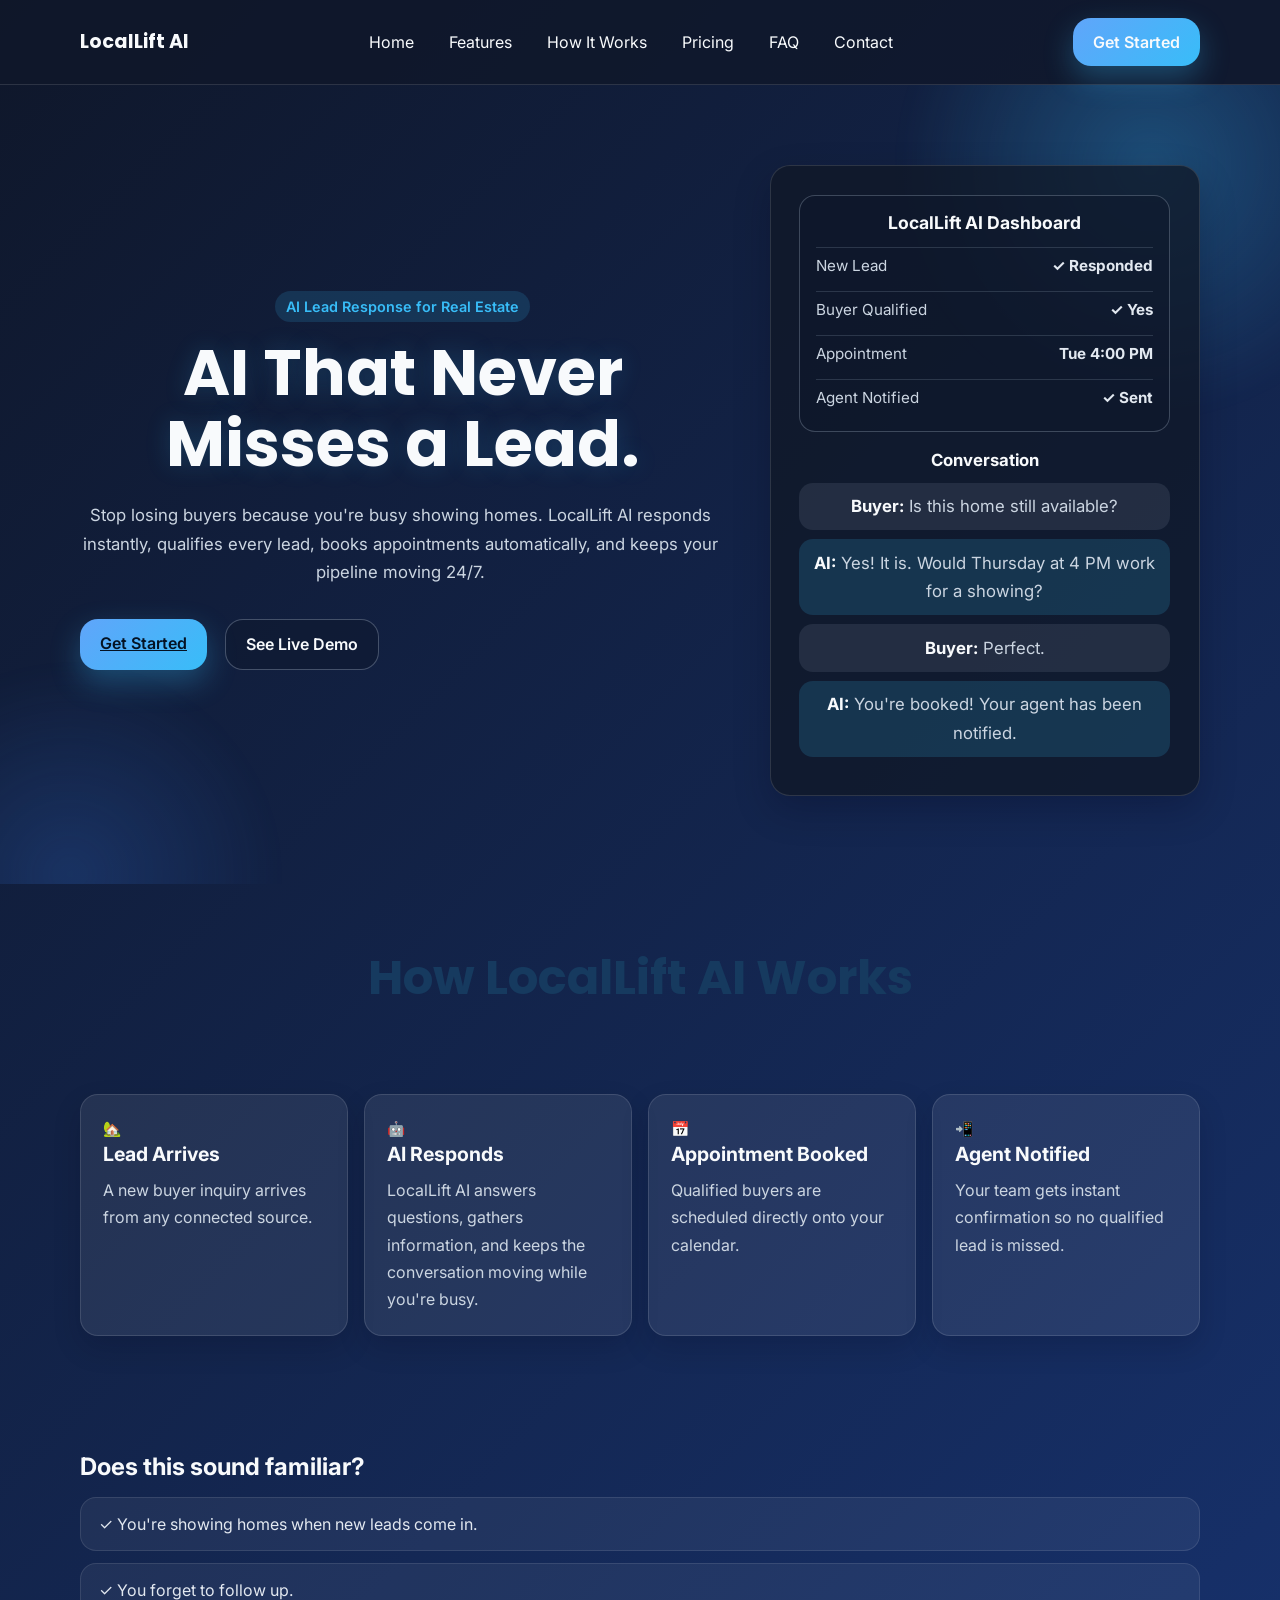
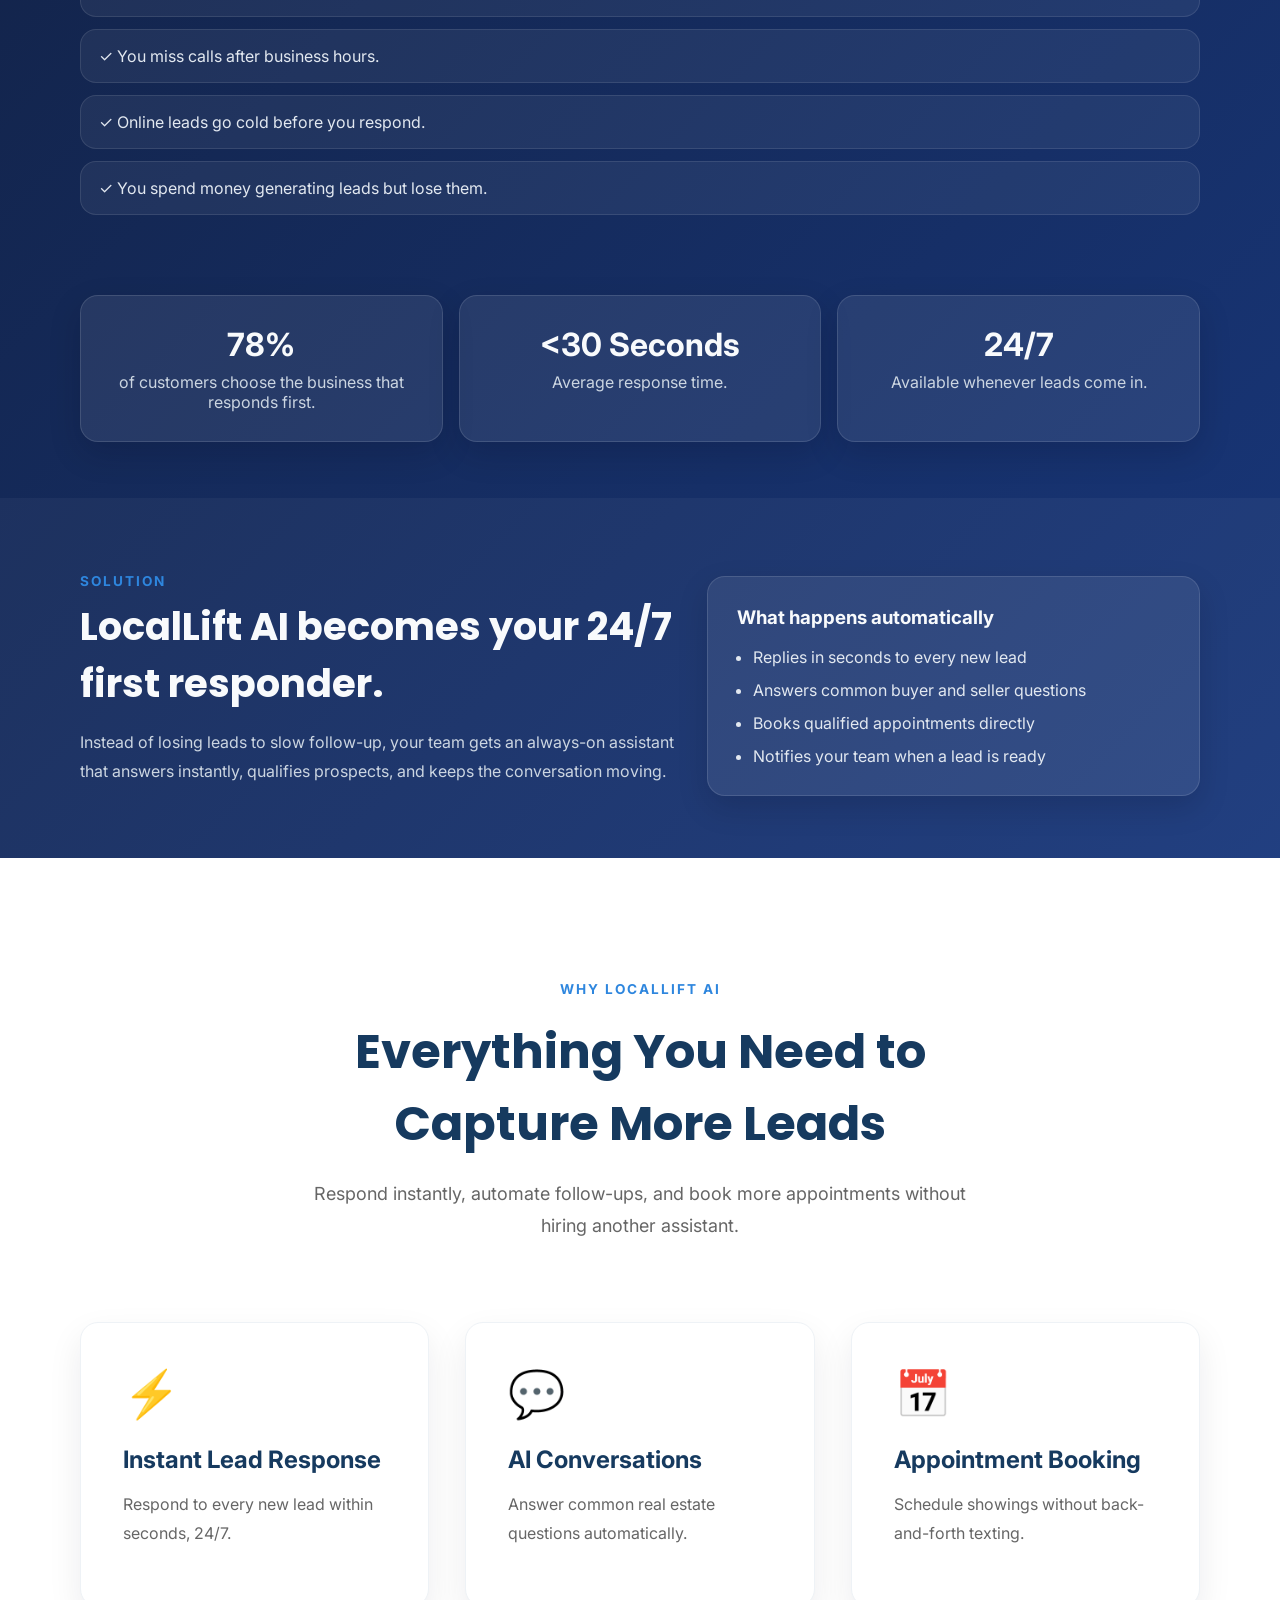
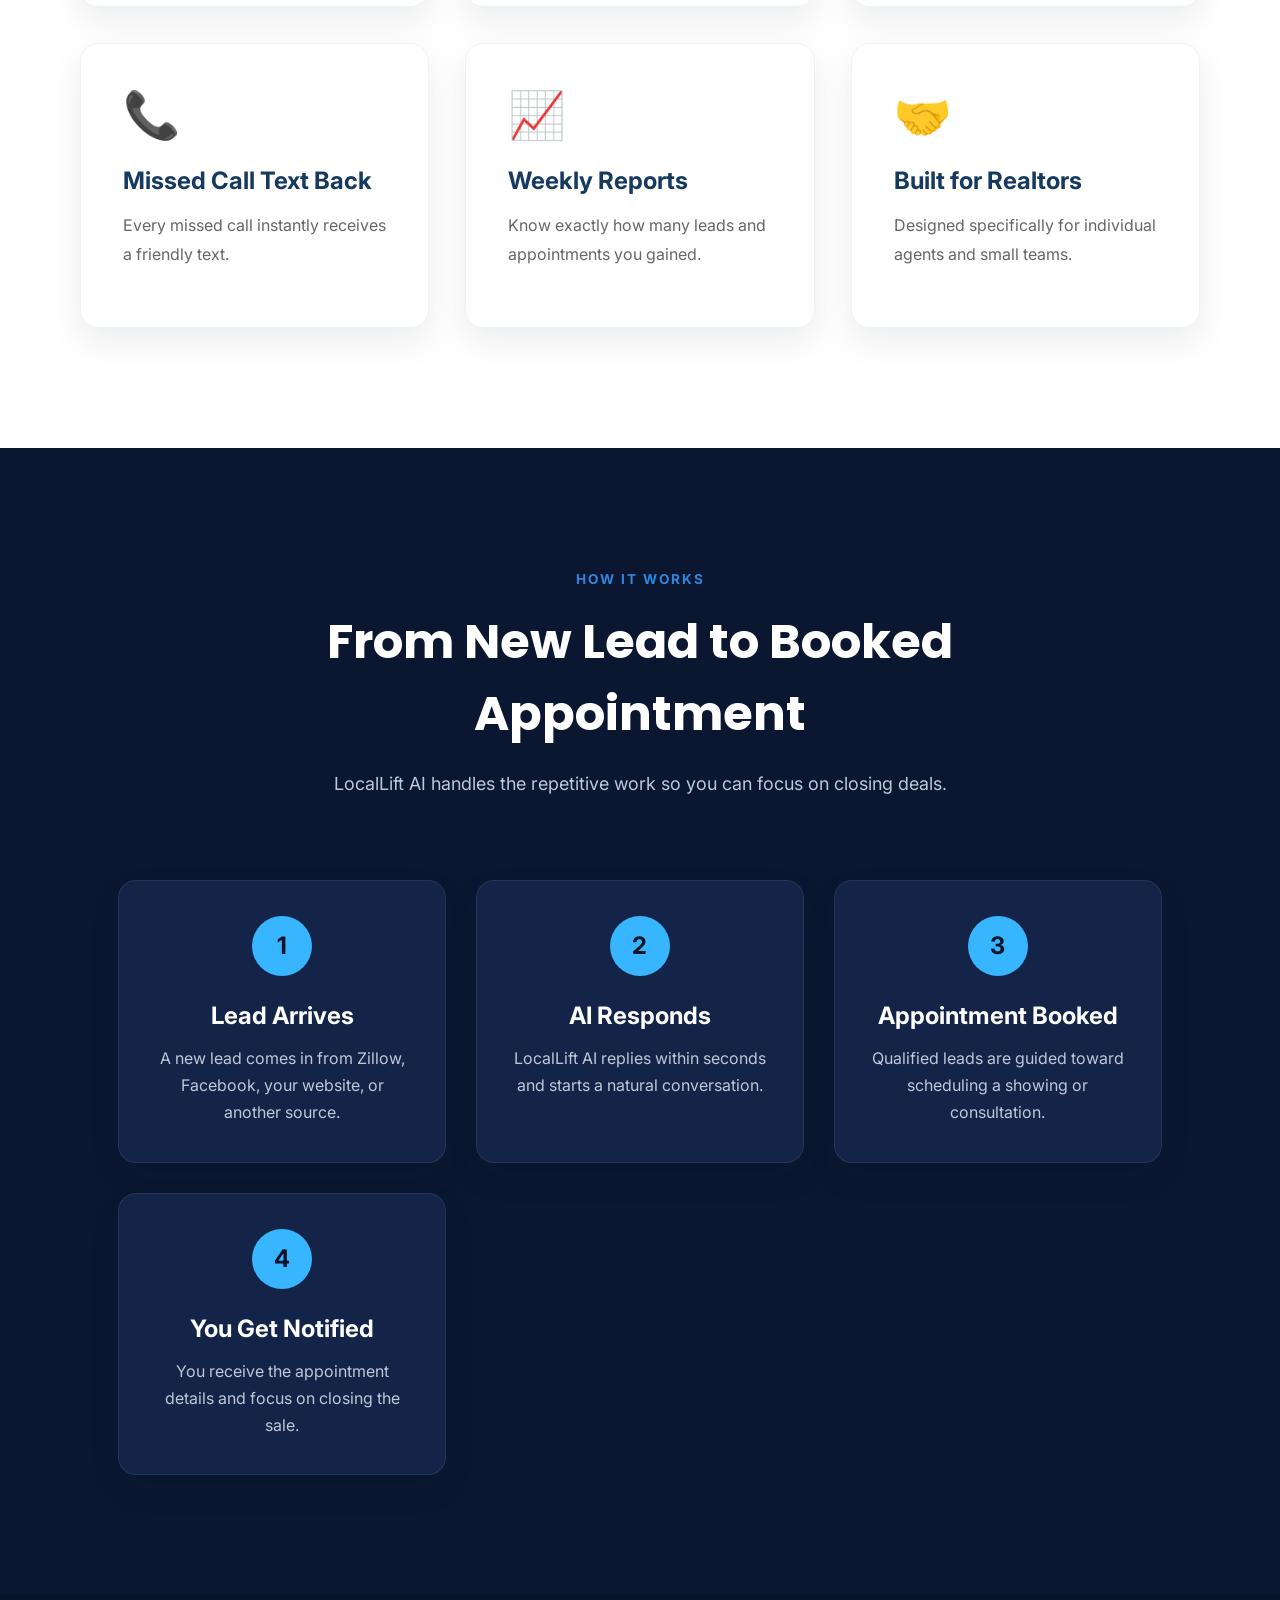
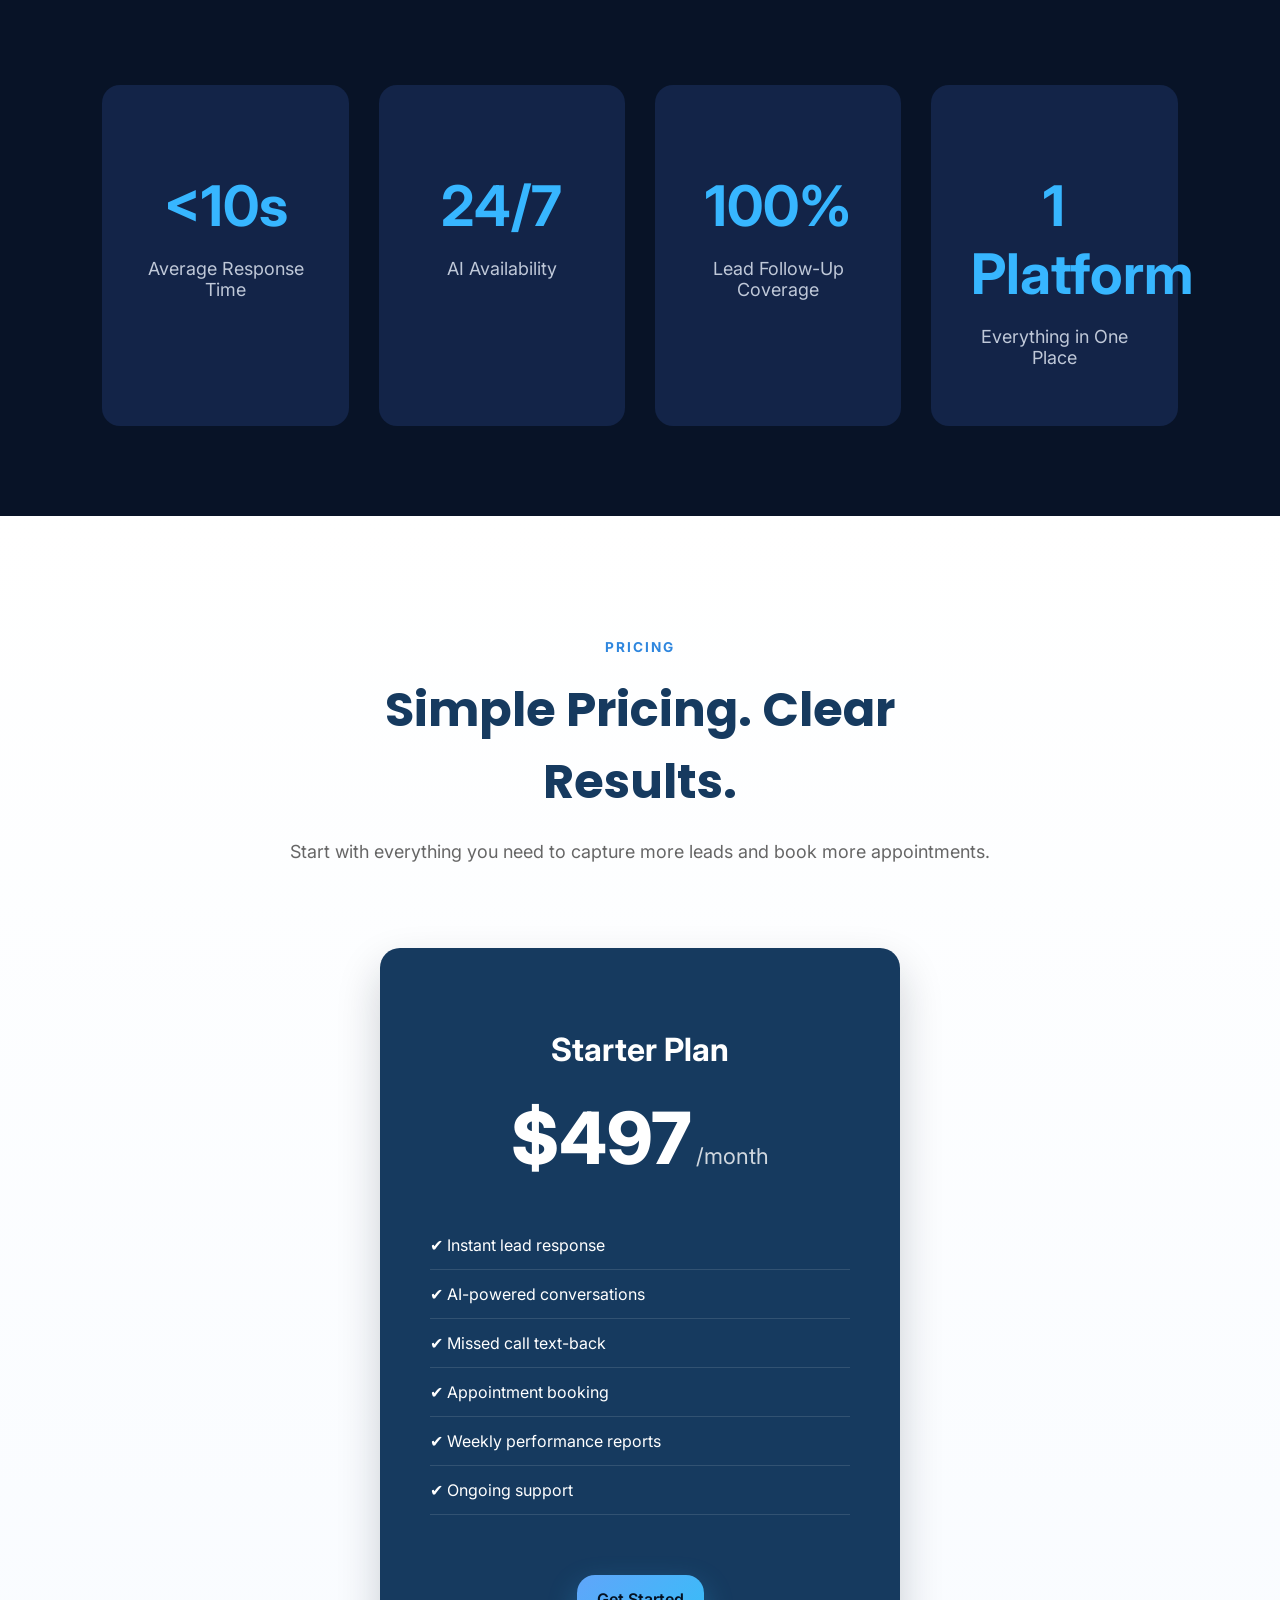
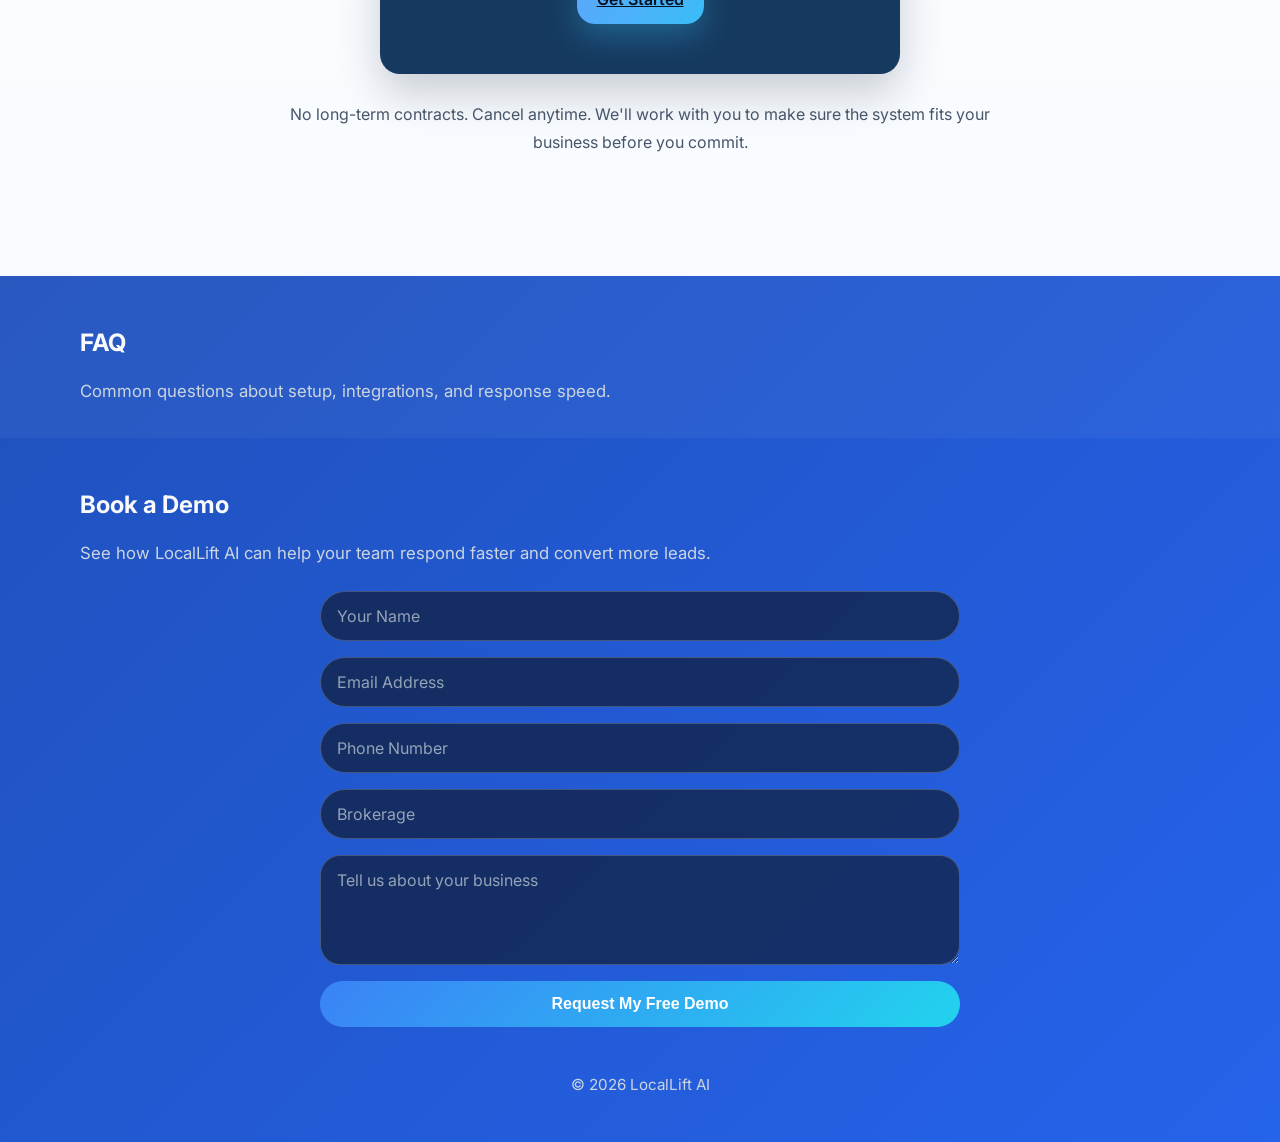
==== index.html @ 10b294a9 "Update index.html" ====
<!DOCTYPE html>
<html lang="en">
  <head>
    <meta charset="UTF-8" />
    <meta name="viewport" content="width=device-width, initial-scale=1.0" />
    <title>LocalLift AI | Never Miss Another Real Estate Opportunity</title>
    <meta
      name="description"
      content="LocalLift AI helps real estate teams capture leads faster and respond with confidence."
    />
    <link rel="stylesheet" href="css/style.css" />
    <link rel="stylesheet" href="css/how-it-works.css" />
    <link rel="stylesheet" href="css/stats.css" />
    <link rel="stylesheet" href="css/footer.css" />
    <link rel="preconnect" href="https://fonts.googleapis.com" />
    <link rel="preconnect" href="https://fonts.gstatic.com" crossorigin />
    <link
      href="https://fonts.googleapis.com/css2?family=Inter:wght@400;500;600;700&family=Poppins:wght@600;700;800&display=swap"
      rel="stylesheet"
    />
  </head>
  <body>
    <header class="navbar">
      <div class="container">
        <div class="logo">LocalLift AI</div>

        <nav>
          <a href="#hero">Home</a>
          <a href="#features">Features</a>
          <a href="#how-it-works">How It Works</a>
          <a href="#pricing">Pricing</a>
          <a href="#faq">FAQ</a>
          <a href="#contact">Contact</a>
        </nav>

        <a href="#contact" class="btn-nav">Get Started</a>
      </div>
    </header>

    <section id="hero" class="hero">
      <div class="container hero-grid">
        <div class="hero-content">
          <span class="badge">AI Lead Response for Real Estate</span>
          <h1>AI That Never Misses a Lead.</h1>
          <p>
            Stop losing buyers because you're busy showing homes. LocalLift AI responds
            instantly, qualifies every lead, books appointments automatically, and keeps
            your pipeline moving 24/7.
          </p>

          <div class="hero-buttons">
            <a href="#" class="btn-primary">Get Started</a>
            <a href="#" class="btn-secondary">See Live Demo</a>
          </div>
        </div>

        <div class="hero-card">
          <div class="dashboard-panel">
            <h3>LocalLift AI Dashboard</h3>
            <div class="dashboard-rows">
              <div class="dashboard-row">
                <span>New Lead</span>
                <strong>✓ Responded</strong>
              </div>
              <div class="dashboard-row">
                <span>Buyer Qualified</span>
                <strong>✓ Yes</strong>
              </div>
              <div class="dashboard-row">
                <span>Appointment</span>
                <strong>Tue 4:00 PM</strong>
              </div>
              <div class="dashboard-row">
                <span>Agent Notified</span>
                <strong>✓ Sent</strong>
              </div>
            </div>
          </div>

          <h4 class="conversation-title">Conversation</h4>

          <p class="chat-line"><strong>Buyer:</strong> Is this home still available?</p>
          <p class="chat-line ai-reply">
            <strong>AI:</strong> Yes! It is. Would Thursday at 4 PM work for a showing?
          </p>
          <p class="chat-line"><strong>Buyer:</strong> Perfect.</p>
          <p class="chat-line ai-reply">
            <strong>AI:</strong> You're booked! Your agent has been notified.
          </p>
        </div>
      </div>
    </section>

    <section id="how-locallift-works" class="workflow-section">
      <div class="container">
        <div class="section-title workflow-title">
          <h2>How LocalLift AI Works</h2>
        </div>
        <div class="workflow-grid">
          <article class="workflow-card step-card">
            <p class="workflow-meta">🏡</p>
            <h3>Lead Arrives</h3>
            <p>A new buyer inquiry arrives from any connected source.</p>
          </article>
          <article class="workflow-card step-card">
            <p class="workflow-meta">🤖</p>
            <h3>AI Responds</h3>
            <p>
              LocalLift AI answers questions, gathers information, and keeps the conversation
              moving while you're busy.
            </p>
          </article>
          <article class="workflow-card step-card">
            <p class="workflow-meta">📅</p>
            <h3>Appointment Booked</h3>
            <p>Qualified buyers are scheduled directly onto your calendar.</p>
          </article>
          <article class="workflow-card step-card">
            <p class="workflow-meta">📲</p>
            <h3>Agent Notified</h3>
            <p>Your team gets instant confirmation so no qualified lead is missed.</p>
          </article>
        </div>
      </div>
    </section>

    <section id="problem" class="problem">
      <div class="container">
        <h2>Does this sound familiar?</h2>
        <ul>
          <li>✓ You're showing homes when new leads come in.</li>
          <li>✓ You forget to follow up.</li>
          <li>✓ You miss calls after business hours.</li>
          <li>✓ Online leads go cold before you respond.</li>
          <li>✓ You spend money generating leads but lose them.</li>
        </ul>
      </div>
    </section>

    <section class="stats-section">
      <div class="container stats-grid">
        <div class="stat-card">
          <h3>78%</h3>
          <p>of customers choose the business that responds first.</p>
        </div>
        <div class="stat-card">
          <h3>&lt;30 Seconds</h3>
          <p>Average response time.</p>
        </div>
        <div class="stat-card">
          <h3>24/7</h3>
          <p>Available whenever leads come in.</p>
        </div>
      </div>
    </section>

    <section id="solution" class="solution-section">
      <div class="container solution-grid">
        <div class="solution-copy">
          <span class="eyebrow">SOLUTION</span>
          <h2>LocalLift AI becomes your 24/7 first responder.</h2>
          <p>
            Instead of losing leads to slow follow-up, your team gets an always-on assistant
            that answers instantly, qualifies prospects, and keeps the conversation moving.
          </p>
        </div>

        <div class="solution-card">
          <h3>What happens automatically</h3>
          <ul>
            <li>Replies in seconds to every new lead</li>
            <li>Answers common buyer and seller questions</li>
            <li>Books qualified appointments directly</li>
            <li>Notifies your team when a lead is ready</li>
          </ul>
        </div>
      </div>
    </section>

    <section id="features" class="features">
      <div class="container">
        <div class="section-title">
          <span>WHY LOCALLIFT AI</span>
          <h2>Everything You Need to Capture More Leads</h2>
          <p>
            Respond instantly, automate follow-ups, and book more appointments without hiring
            another assistant.
          </p>
        </div>

        <div class="feature-grid">
          <div class="feature-card">
            <div class="icon">⚡</div>
            <h3>Instant Lead Response</h3>
            <p>Respond to every new lead within seconds, 24/7.</p>
          </div>

          <div class="feature-card">
            <div class="icon">💬</div>
            <h3>AI Conversations</h3>
            <p>Answer common real estate questions automatically.</p>
          </div>

          <div class="feature-card">
            <div class="icon">📅</div>
            <h3>Appointment Booking</h3>
            <p>Schedule showings without back-and-forth texting.</p>
          </div>

          <div class="feature-card">
            <div class="icon">📞</div>
            <h3>Missed Call Text Back</h3>
            <p>Every missed call instantly receives a friendly text.</p>
          </div>

          <div class="feature-card">
            <div class="icon">📈</div>
            <h3>Weekly Reports</h3>
            <p>Know exactly how many leads and appointments you gained.</p>
          </div>

          <div class="feature-card">
            <div class="icon">🤝</div>
            <h3>Built for Realtors</h3>
            <p>Designed specifically for individual agents and small teams.</p>
          </div>
        </div>
      </div>
    </section>

    <section id="how-it-works" class="how-it-works">
      <div class="container">
        <div class="section-title">
          <span>HOW IT WORKS</span>
          <h2>From New Lead to Booked Appointment</h2>
          <p>LocalLift AI handles the repetitive work so you can focus on closing deals.</p>
        </div>

        <div class="steps">
          <div class="step">
            <div class="step-number">1</div>
            <h3>Lead Arrives</h3>
            <p>A new lead comes in from Zillow, Facebook, your website, or another source.</p>
          </div>

          <div class="step">
            <div class="step-number">2</div>
            <h3>AI Responds</h3>
            <p>LocalLift AI replies within seconds and starts a natural conversation.</p>
          </div>

          <div class="step">
            <div class="step-number">3</div>
            <h3>Appointment Booked</h3>
            <p>Qualified leads are guided toward scheduling a showing or consultation.</p>
          </div>

          <div class="step">
            <div class="step-number">4</div>
            <h3>You Get Notified</h3>
            <p>You receive the appointment details and focus on closing the sale.</p>
          </div>
        </div>
      </div>
    </section>

    <section class="stats">
      <div class="stat">
        <h2>&lt;10s</h2>
        <p>Average Response Time</p>
      </div>

      <div class="stat">
        <h2>24/7</h2>
        <p>AI Availability</p>
      </div>

      <div class="stat">
        <h2>100%</h2>
        <p>Lead Follow-Up Coverage</p>
      </div>

      <div class="stat">
        <h2>1 Platform</h2>
        <p>Everything in One Place</p>
      </div>
    </section>

    <section id="pricing" class="pricing">
      <div class="section-title">
        <span>PRICING</span>
        <h2>Simple Pricing. Clear Results.</h2>
        <p>Start with everything you need to capture more leads and book more appointments.</p>
      </div>

      <div class="pricing-card">
        <h3>Starter Plan</h3>

        <div class="price">
          <span class="amount">$497</span>
          <span class="month">/month</span>
        </div>

        <ul>
          <li>✔ Instant lead response</li>
          <li>✔ AI-powered conversations</li>
          <li>✔ Missed call text-back</li>
          <li>✔ Appointment booking</li>
          <li>✔ Weekly performance reports</li>
          <li>✔ Ongoing support</li>
        </ul>

        <a href="contact.html" class="btn-primary">Get Started</a>
      </div>

      <div class="pricing-note">
        <p>
          No long-term contracts. Cancel anytime. We'll work with you to make sure the system
          fits your business before you commit.
        </p>
      </div>
    </section>

    <section id="faq" class="content-section alt">
      <div class="container">
        <h2>FAQ</h2>
        <p>Common questions about setup, integrations, and response speed.</p>
      </div>
    </section>

    <section id="contact" class="content-section">
      <div class="container">
        <h2>Book a Demo</h2>
        <p>See how LocalLift AI can help your team respond faster and convert more leads.</p>
        <form>
          <input type="text" placeholder="Your Name" />

          <input type="email" placeholder="Email Address" />

          <input type="tel" placeholder="Phone Number" />

          <input type="text" placeholder="Brokerage" />

          <textarea placeholder="Tell us about your business"></textarea>

          <button type="submit">Request My Free Demo</button>
        </form>
      </div>
    </section>

    <footer class="footer">
      <div class="container">© 2026 LocalLift AI</div>
    </footer>

    <script src="js/script.js"></script>
  </body>
</html>
---- css/style.css ----
@import url('variables.css');
@import url('navbar.css');
@import url('hero.css');
@import url('features.css');
@import url('pricing.css');
@import url('footer.css');

* {
  box-sizing: border-box;
}

html {
  scroll-behavior: smooth;
}

body {
  margin: 0;
  font-family: 'Inter', Arial, sans-serif;
  background: linear-gradient(135deg, var(--bg-dark), var(--accent-strong));
  color: var(--text-main);
}

.container {
  width: min(1120px, calc(100% - 2rem));
  margin: 0 auto;
}

.navbar {
  padding: 1.1rem 0;
}

.navbar .container {
  display: flex;
  align-items: center;
  justify-content: space-between;
  gap: 1rem;
}

.logo {
  font-family: 'Poppins', sans-serif;
  font-size: 1.2rem;
  font-weight: 700;
}

nav {
  display: flex;
  gap: 1.2rem;
}

nav a,
.btn-nav {
  color: var(--text-main);
  text-decoration: none;
}

.btn-nav,
.btn-primary,
.btn-secondary {
  display: inline-block;
  padding: 0.9rem 1.25rem;
  border-radius: 18px;
  font-weight: 600;
}

.btn-nav,
.btn-primary {
  background: linear-gradient(135deg, #60a5fa, #38bdf8);
  color: #041223;
  box-shadow: 0 12px 30px rgba(56, 189, 248, 0.3);
}

.btn-primary:hover {
  transform: translateY(-3px);
  box-shadow: 0 16px 34px rgba(96, 165, 250, 0.32);
}

.btn-secondary {
  border: 1px solid rgba(148, 163, 184, 0.4);
  background: rgba(15, 23, 42, 0.45);
  color: var(--text-main);
  text-decoration: none;
}

.hero {
  position: relative;
  overflow: hidden;
  padding: 5rem 0 5.5rem;
}

.hero::before,
.hero::after {
  content: '';
  position: absolute;
  border-radius: 50%;
  filter: blur(10px);
  pointer-events: none;
}

.hero::before {
  width: 520px;
  height: 520px;
  right: -130px;
  top: -180px;
  background: radial-gradient(circle, rgba(56, 189, 248, 0.28) 0%, rgba(56, 189, 248, 0) 68%);
}

.hero::after {
  width: 420px;
  height: 420px;
  left: -140px;
  bottom: -200px;
  background: radial-gradient(circle, rgba(59, 130, 246, 0.2) 0%, rgba(59, 130, 246, 0) 70%);
}

.hero-grid {
  position: relative;
  z-index: 1;
  display: grid;
  grid-template-columns: 1.2fr 0.8fr;
  gap: 2.75rem;
  align-items: center;
}

.badge {
  display: inline-block;
  margin-bottom: 1rem;
  padding: 0.45rem 0.7rem;
  border-radius: 999px;
  background: rgba(56, 189, 248, 0.15);
  color: var(--accent);
  font-size: 0.9rem;
  font-weight: 600;
}

.hero h1 {
  font-family: 'Poppins', sans-serif;
  font-size: clamp(2.7rem, 5vw, 4.4rem);
  margin: 0 0 1.4rem;
  line-height: 1.1;
  text-shadow: 0 0 24px rgba(56, 189, 248, 0.18);
}

.hero p,
.content-section p {
  color: var(--text-muted);
  font-size: 1.05rem;
  line-height: 1.7;
}

.hero-buttons {
  display: flex;
  gap: 1.1rem;
  margin-top: 2rem;
}

.hero-card {
  background: rgba(17, 24, 39, 0.76);
  border: 1px solid var(--border);
  border-radius: 20px;
  padding: 1.8rem;
  box-shadow: 0 14px 36px rgba(2, 6, 23, 0.24);
}

.dashboard-panel {
  border: 1px solid rgba(148, 163, 184, 0.35);
  border-radius: 16px;
  padding: 1rem;
  background: rgba(15, 23, 42, 0.45);
}

.dashboard-panel h3 {
  margin: 0 0 0.9rem;
  font-size: 1.1rem;
  color: #f8fafc;
}

.dashboard-rows {
  display: grid;
  gap: 0.5rem;
}

.dashboard-row {
  display: flex;
  justify-content: space-between;
  align-items: center;
  gap: 1rem;
  padding: 0.5rem 0;
  border-top: 1px solid rgba(148, 163, 184, 0.22);
  color: #cbd5e1;
  font-size: 0.95rem;
}

.dashboard-row strong {
  color: #e2e8f0;
  font-weight: 700;
  text-align: right;
}

.conversation-title {
  margin: 1.1rem 0 0.8rem;
  color: #f8fafc;
  font-size: 1.05rem;
}

.chat-line {
  margin: 0 0 0.55rem;
  padding: 0.6rem 0.75rem;
  border-radius: 14px;
  background: rgba(148, 163, 184, 0.14);
  color: #e2e8f0;
  font-size: 0.95rem;
  line-height: 1.55;
}

.chat-line strong {
  color: #f8fafc;
}

.chat-line.ai-reply {
  background: rgba(56, 189, 248, 0.16);
}

.trust-section,
.content-section {
  padding: 2rem 0 1rem;
}

.content-section.alt {
  background: rgba(255, 255, 255, 0.04);
}

#contact form {
  max-width: 640px;
  margin: 1.5rem auto 0;
  display: grid;
  gap: 16px;
}

#contact form input,
#contact form textarea {
  padding: 14px 16px;
  border: 1px solid rgba(255, 255, 255, 0.2);
  border-radius: 999px;
  font-size: 1rem;
  font-family: inherit;
  background: rgba(15, 23, 42, 0.65);
  color: #f8fafc;
}

#contact form textarea {
  min-height: 110px;
  border-radius: 20px;
  resize: vertical;
}

#contact form input::placeholder,
#contact form textarea::placeholder {
  color: #94a3b8;
}

#contact form button {
  border: none;
  cursor: pointer;
  padding: 14px 20px;
  border-radius: 999px;
  background: linear-gradient(135deg, #3b82f6, #22d3ee);
  color: #ffffff;
  font-size: 1rem;
  font-weight: 700;
}

.problem {
  padding: 4rem 0 2.5rem;
}

.problem h2 {
  margin-bottom: 1rem;
  color: #f8fafc;
}

.problem ul {
  list-style: none;
  padding: 0;
  margin: 0;
  display: grid;
  gap: 0.75rem;
}

.problem li {
  padding: 1rem 1.1rem;
  border-radius: 16px;
  background: rgba(255, 255, 255, 0.06);
  border: 1px solid rgba(255, 255, 255, 0.1);
  color: #e2e8f0;
}

.stats-section {
  padding: 2.5rem 0 3.5rem;
}

.stats-grid {
  display: grid;
  grid-template-columns: repeat(3, minmax(0, 1fr));
  gap: 1rem;
}

.stat-card {
  background: rgba(255, 255, 255, 0.08);
  border: 1px solid rgba(255, 255, 255, 0.12);
  border-radius: 18px;
  padding: 1.8rem;
  text-align: center;
  box-shadow: 0 12px 32px rgba(2, 6, 23, 0.16);
}

.stat-card h3 {
  margin: 0 0 0.5rem;
  font-size: 2rem;
  color: #f8fafc;
}

.stat-card p {
  margin: 0;
  color: #cbd5e1;
}

.stats {
  display: grid;
  grid-template-columns: repeat(auto-fit, minmax(220px, 1fr));
  gap: 30px;
  padding: 90px 8%;
  background: #081327;
}

.stat {
  text-align: center;
  background: #132448;
  padding: 40px;
  border-radius: 18px;
}

.stat h2 {
  color: #37b6ff;
  font-size: 56px;
  margin-bottom: 10px;
}

.stat p {
  color: #bfc8d8;
  font-size: 18px;
}

.stats-grid {
  display: grid;
  grid-template-columns: repeat(3, minmax(0, 1fr));
  gap: 1rem;
}

.workflow-section {
  padding: 2.5rem 0 2rem;
}

.workflow-title {
  margin-bottom: 1.75rem;
}

.workflow-title h2 {
  color: #f8fafc;
  font-size: clamp(1.9rem, 3vw, 2.4rem);
  margin: 0;
}

.workflow-grid {
  display: grid;
  grid-template-columns: repeat(4, minmax(0, 1fr));
  gap: 1rem;
}

.workflow-card {
  background: rgba(255, 255, 255, 0.08);
  border: 1px solid rgba(255, 255, 255, 0.12);
  border-radius: 18px;
  padding: 1.4rem;
  box-shadow: 0 12px 28px rgba(2, 6, 23, 0.16);
}

.workflow-meta {
  margin: 0 0 0.8rem;
  color: #93c5fd;
  font-size: 0.92rem;
  line-height: 1.5;
}

.workflow-card h3 {
  margin: 0 0 0.7rem;
  color: #f8fafc;
  font-size: 1.22rem;
}

.workflow-card p {
  margin: 0;
  color: #cbd5e1;
  line-height: 1.7;
}

.solution-section {
  padding: 4.5rem 0 3.5rem;
  background: rgba(255, 255, 255, 0.04);
}

.solution-grid {
  display: grid;
  grid-template-columns: 1.1fr 0.9fr;
  gap: 1.5rem;
  align-items: center;
}

.solution-copy h2 {
  font-family: 'Poppins', sans-serif;
  font-size: clamp(1.75rem, 3vw, 2.4rem);
  color: #f8fafc;
  margin: 0.5rem 0 1rem;
}

.solution-copy p {
  color: #cbd5e1;
  line-height: 1.8;
}

.solution-card {
  background: rgba(255, 255, 255, 0.08);
  border: 1px solid rgba(255, 255, 255, 0.12);
  border-radius: 18px;
  padding: 1.8rem;
  box-shadow: 0 12px 30px rgba(2, 6, 23, 0.15);
}

.solution-card h3 {
  margin-top: 0;
  color: #f8fafc;
}

.solution-card ul {
  margin: 0;
  padding-left: 1rem;
  color: #e2e8f0;
  display: grid;
  gap: 0.8rem;
}

.features {
  background: #ffffff;
  padding: 120px 0;
}

.section-heading {
  text-align: center;
  max-width: 700px;
  margin: 0 auto 80px;
}

.eyebrow {
  color: #2e86de;
  font-size: 0.85rem;
  font-weight: 700;
  letter-spacing: 2px;
}

.section-heading h2 {
  font-size: 48px;
  color: #163a5f;
  margin: 18px 0;
  font-family: 'Poppins', sans-serif;
}

.section-heading p {
  color: #666;
  line-height: 1.8;
  font-size: 18px;
}

.section-title {
  text-align: center;
  max-width: 700px;
  margin: 0 auto 80px;
}

.section-title span {
  color: #2e86de;
  font-size: 0.85rem;
  font-weight: 700;
  letter-spacing: 2px;
}

.section-title h2 {
  font-size: 48px;
  color: #163a5f;
  margin: 18px 0;
  font-family: 'Poppins', sans-serif;
}

.section-title p {
  color: #666;
  line-height: 1.8;
  font-size: 18px;
}

.feature-grid {
  display: grid;
  grid-template-columns: repeat(3, 1fr);
  gap: 36px;
}

.feature-card {
  background: white;
  border-radius: 18px;
  padding: 42px;
  box-shadow: 0 14px 34px rgba(15, 23, 42, 0.08);
  transition: 0.25s;
  border: 1px solid #eef2f6;
}

.feature-card:hover {
  transform: translateY(-8px);
  box-shadow: 0 22px 44px rgba(15, 23, 42, 0.12);
}

.feature-icon {
  font-size: 46px;
  margin-bottom: 20px;
}

.icon {
  font-size: 46px;
  margin-bottom: 20px;
}

.feature-card h3 {
  margin-bottom: 16px;
  color: #163a5f;
  font-size: 24px;
}

.feature-card p {
  color: #666;
  line-height: 1.8;
}

.how-it-works {
  background: #f7f9fc;
  padding: 120px 0;
}

.steps {
  display: grid;
  grid-template-columns: repeat(2, minmax(220px, 1fr));
  gap: 24px;
}

.how-it-works .step {
  background: white;
  padding: 38px;
  border-radius: 18px;
  text-align: center;
  box-shadow: 0 14px 32px rgba(15, 23, 42, 0.08);
  border: 1px solid #eef2f6;
}

.journey-flow {
  display: flex;
  flex-direction: column;
  gap: 1rem;
  align-items: center;
}

.journey-step {
  display: flex;
  align-items: center;
  gap: 1.25rem;
  width: min(760px, 100%);
  padding: 1.4rem 1.65rem;
  border-radius: 18px;
  background: white;
  box-shadow: 0 14px 32px rgba(15, 23, 42, 0.08);
  border: 1px solid #eef2f6;
}

.step-number {
  width: 60px;
  height: 60px;
  flex-shrink: 0;
  border-radius: 50%;
  background: #2e86de;
  color: white;
  display: flex;
  align-items: center;
  justify-content: center;
  font-size: 24px;
  font-weight: 700;
}

.journey-content h3 {
  margin: 0 0 0.45rem;
  color: #163a5f;
  font-size: 1.1rem;
}

.journey-content p {
  margin: 0;
  color: #666;
  line-height: 1.7;
}

.how-it-works .step h3 {
  margin: 0 0 15px;
  color: #163a5f;
}

.how-it-works .step p {
  margin: 0;
  color: #666;
  line-height: 1.7;
}

.journey-arrow {
  font-size: 1.5rem;
  color: #2e86de;
  font-weight: 700;
}

@media (max-width: 760px) {
  .steps {
    grid-template-columns: 1fr;
  }

  .journey-step {
    flex-direction: column;
    align-items: flex-start;
    text-align: left;
  }

  .step-number {
    margin-bottom: 0.35rem;
  }
}

.pricing {
  padding: 120px 0;
  background: linear-gradient(180deg, #ffffff 0%, #f8fbff 100%);
}

.pricing-card {
  max-width: 520px;
  margin: 60px auto 0;
  background: #163a5f;
  color: white;
  border-radius: 20px;
  padding: 50px;
  text-align: center;
  box-shadow: 0 20px 44px rgba(15, 23, 42, 0.2);
}

.pricing-card h3 {
  font-size: 32px;
  margin-bottom: 25px;
}

.price {
  margin-bottom: 40px;
}

.amount {
  font-size: 72px;
  font-weight: 800;
}

.price span:last-child {
  font-size: 22px;
  opacity: 0.8;
}

.pricing-card ul {
  list-style: none;
  margin: 40px 0;
  padding: 0;
  text-align: left;
}

.pricing-card li {
  padding: 14px 0;
  border-bottom: 1px solid rgba(255, 255, 255, 0.12);
}

.pricing-card a {
  display: inline-block;
  margin-top: 20px;
}

.pricing-note {
  max-width: 760px;
  margin: 26px auto 0;
  text-align: center;
}

.pricing-note p {
  margin: 0;
  color: #475569;
  line-height: 1.75;
}

.footer {
  padding: 2rem 0 3rem;
  color: var(--text-muted);
}

@media (max-width: 760px) {
  .navbar .container,
  nav,
  .hero-grid,
  .hero-buttons,
  .card-grid {
    flex-direction: column;
    display: flex;
  }

  .hero-grid,
  .solution-grid {
    grid-template-columns: 1fr;
  }
}
---- css/how-it-works.css ----
.how-it-works {
  padding: 120px 8%;
  background: #0b1730;
}

.how-it-works .section-title h2 {
  color: #ffffff;
}

.how-it-works .section-title p {
  color: #bfc8d8;
}

.how-it-works .steps {
  margin-top: 70px;
  display: grid;
  grid-template-columns: repeat(auto-fit, minmax(240px, 1fr));
  gap: 30px;
}

.how-it-works .step {
  background: #132448;
  padding: 35px;
  border-radius: 18px;
  text-align: center;
  border: 1px solid rgba(255, 255, 255, 0.08);
  transition: 0.3s;
}

.how-it-works .step:hover {
  transform: translateY(-8px);
  border-color: #37b6ff;
}

.how-it-works .step-number {
  width: 60px;
  height: 60px;
  margin: 0 auto 25px;
  background: #37b6ff;
  color: #081327;
  border-radius: 50%;
  display: flex;
  align-items: center;
  justify-content: center;
  font-size: 24px;
  font-weight: 700;
}

.how-it-works .step h3 {
  margin-bottom: 15px;
  font-size: 24px;
  color: #ffffff;
}

.how-it-works .step p {
  color: #bfc8d8;
  line-height: 1.7;
}
---- css/stats.css ----
.stats {
  display: grid;
  grid-template-columns: repeat(auto-fit, minmax(220px, 1fr));
  gap: 30px;
  padding: 90px 8%;
  background: #081327;
}

.stat {
  text-align: center;
  background: #132448;
  padding: 40px;
  border-radius: 18px;
}

.stat h2 {
  color: #37b6ff;
  font-size: 56px;
  margin-bottom: 10px;
}

.stat p {
  color: #bfc8d8;
  font-size: 18px;
}
---- css/footer.css ----
.footer {
  text-align: center;
  padding: 2rem 1rem 3rem;
  color: var(--text-muted);
  font-size: 0.95rem;
}
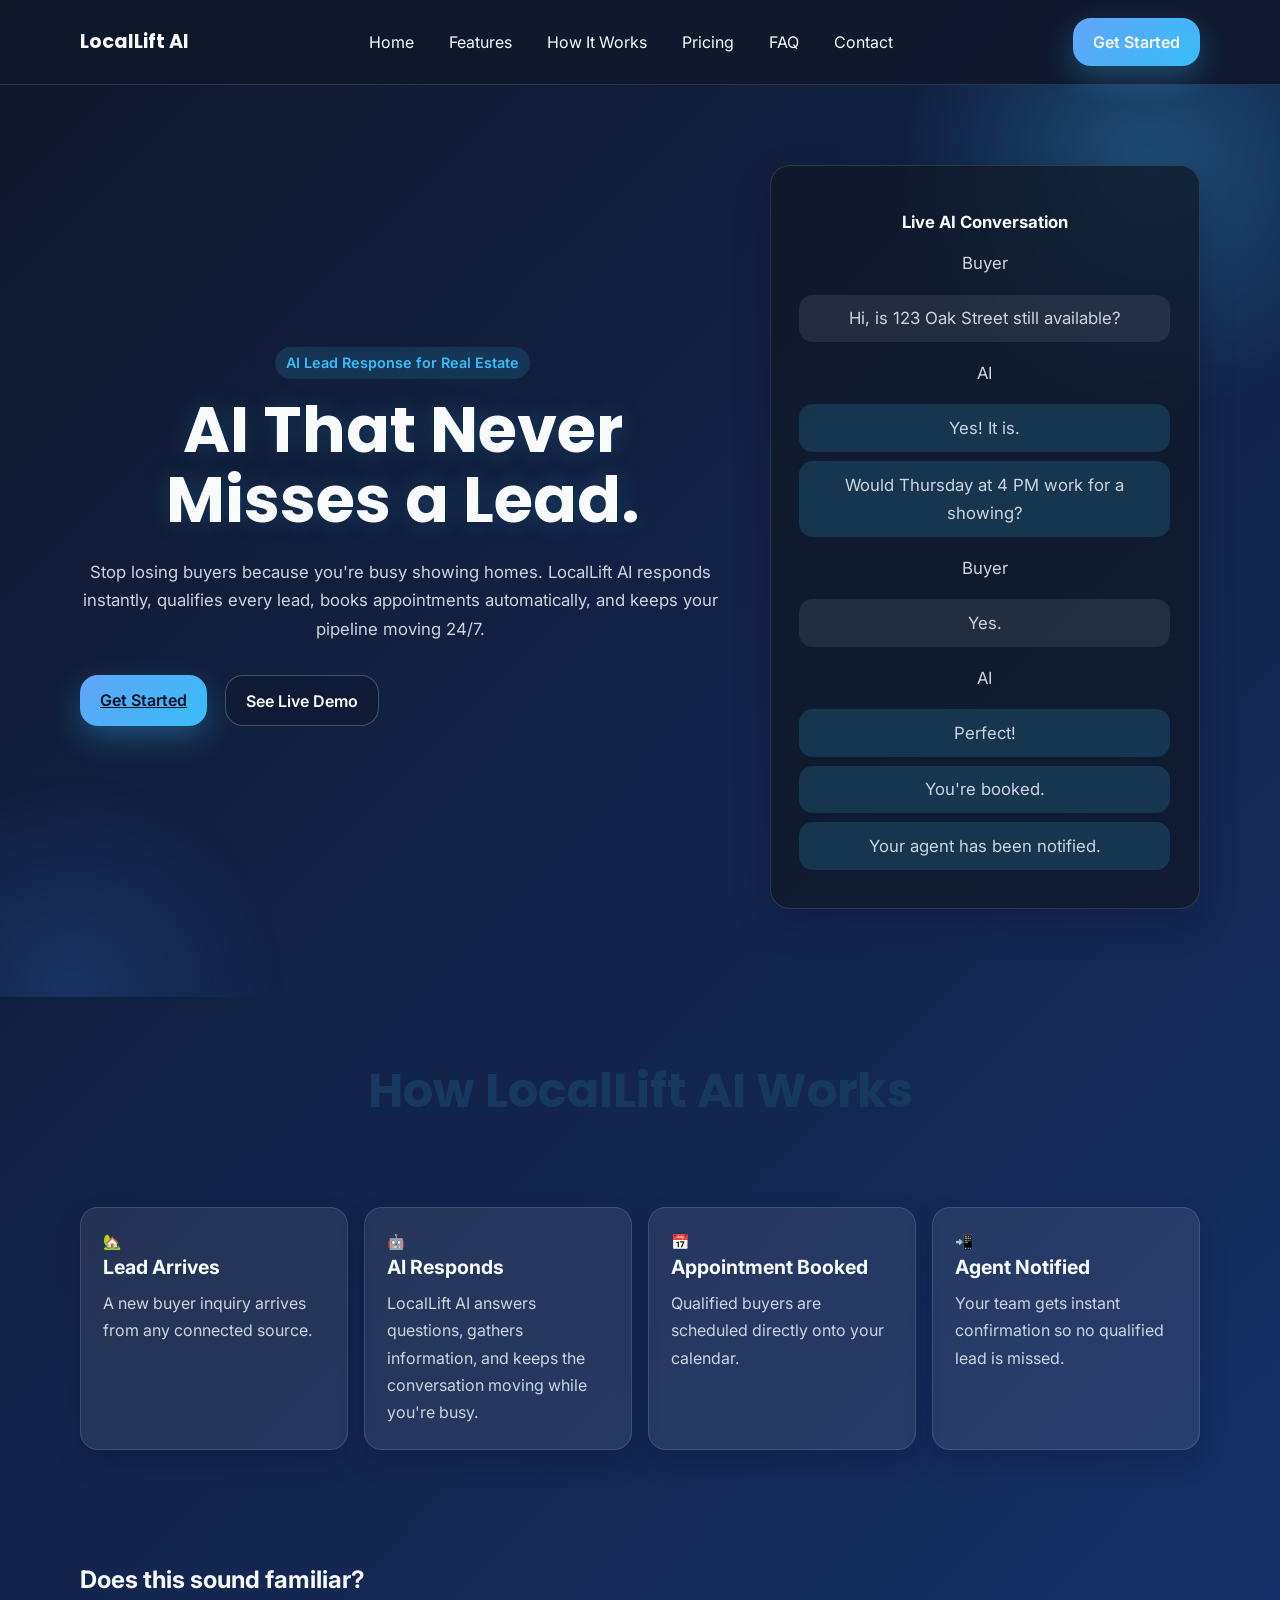
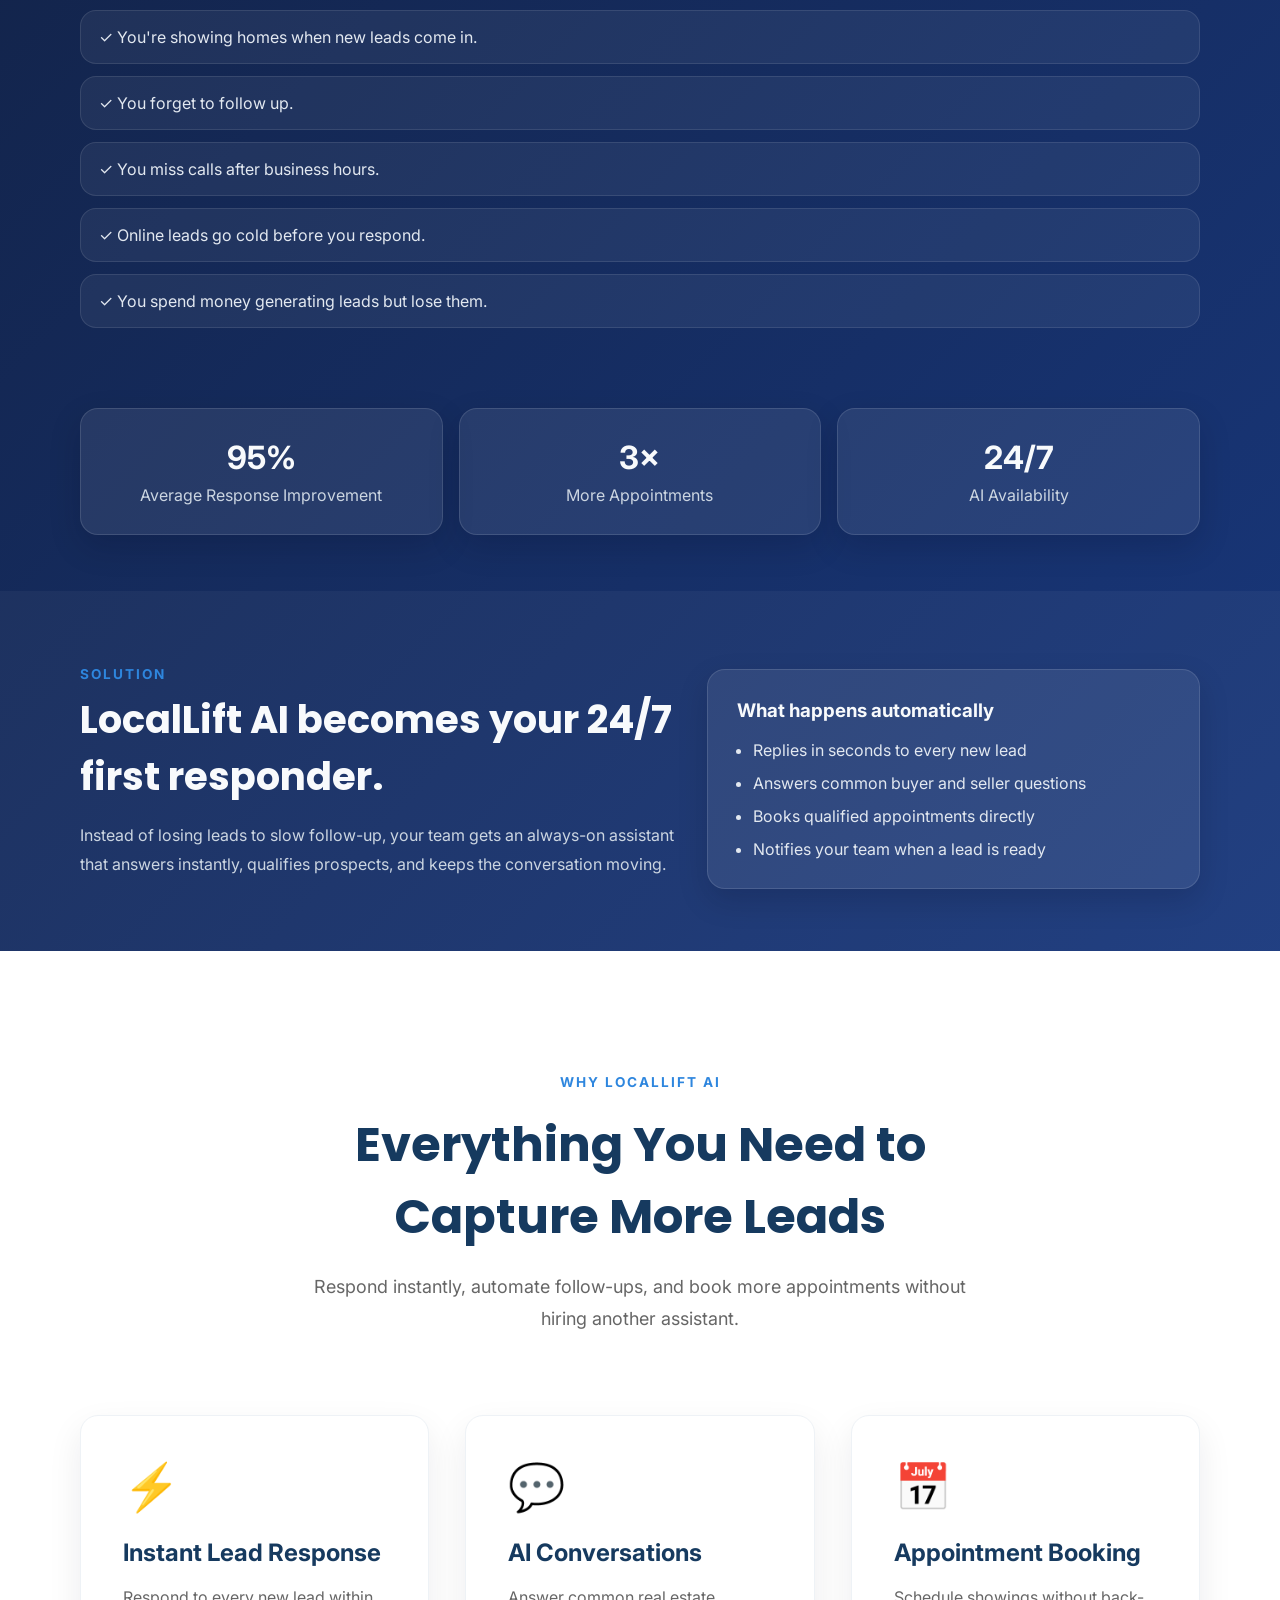
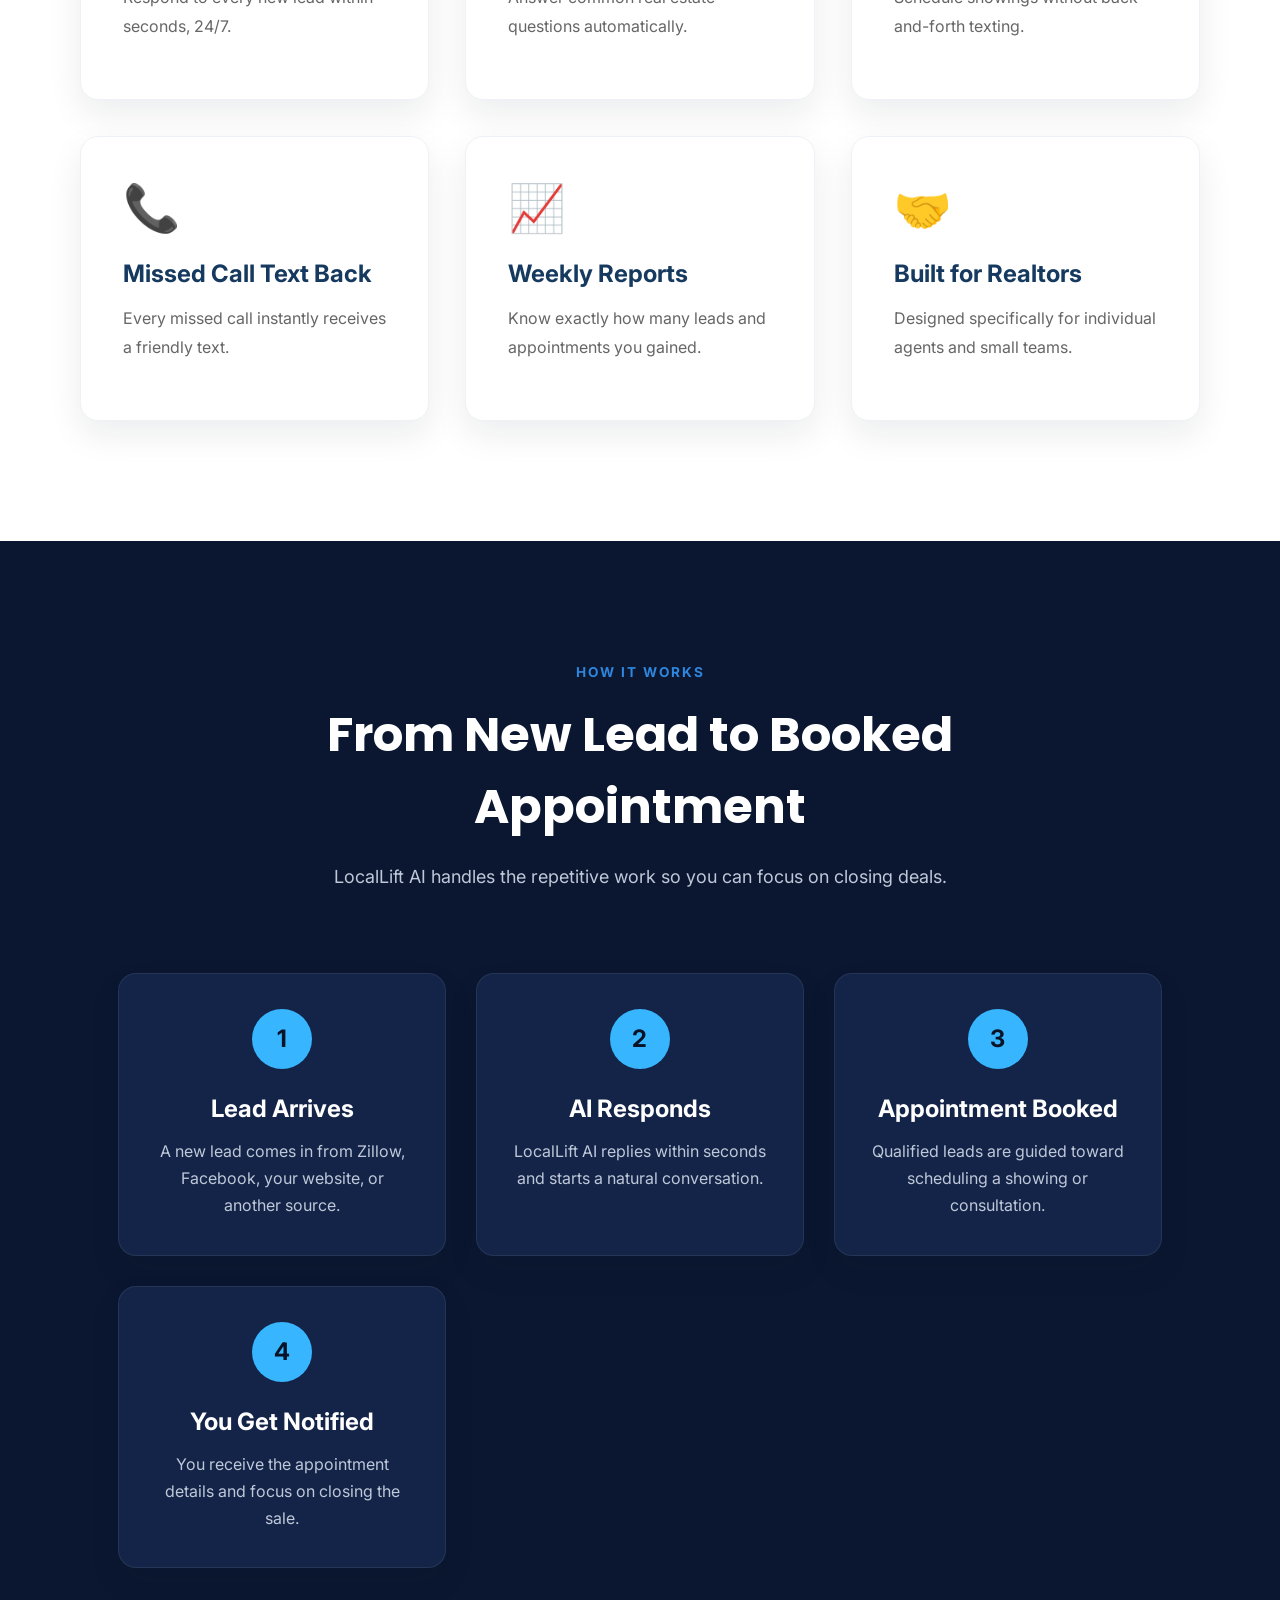
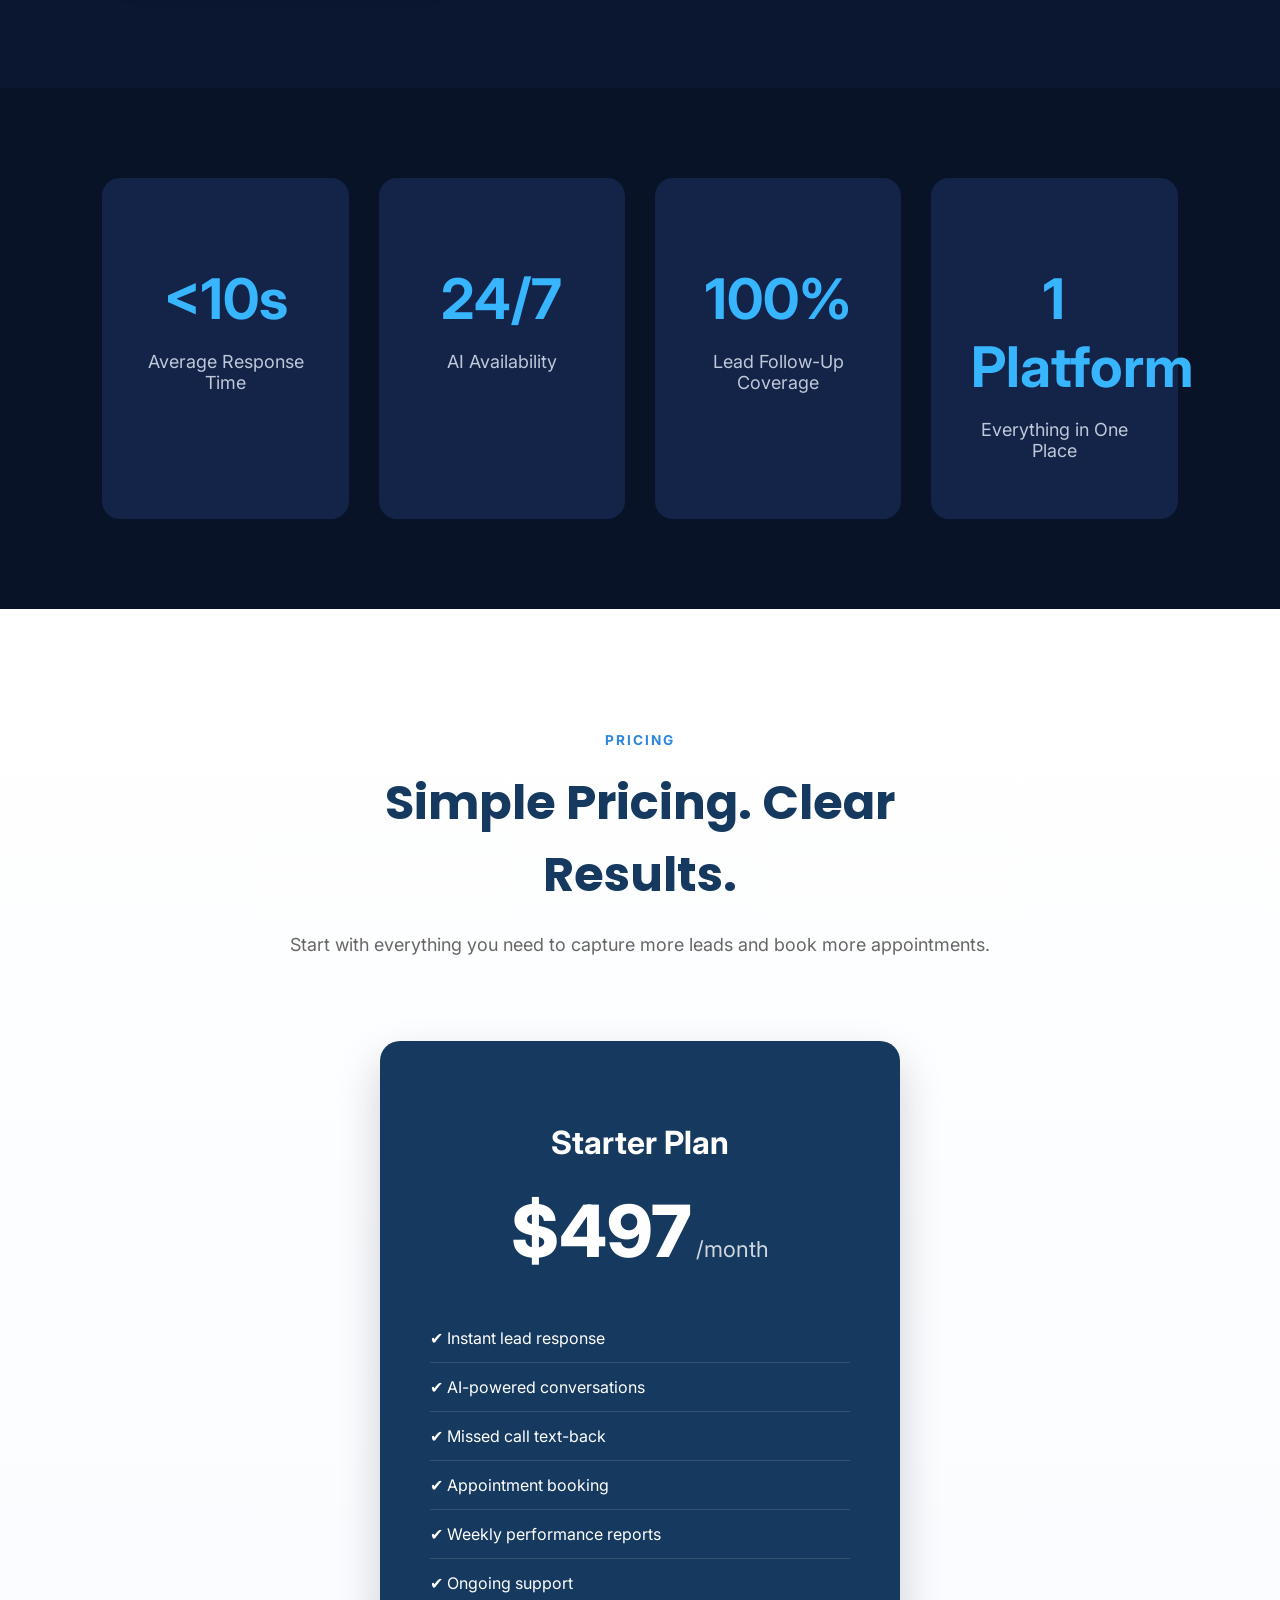
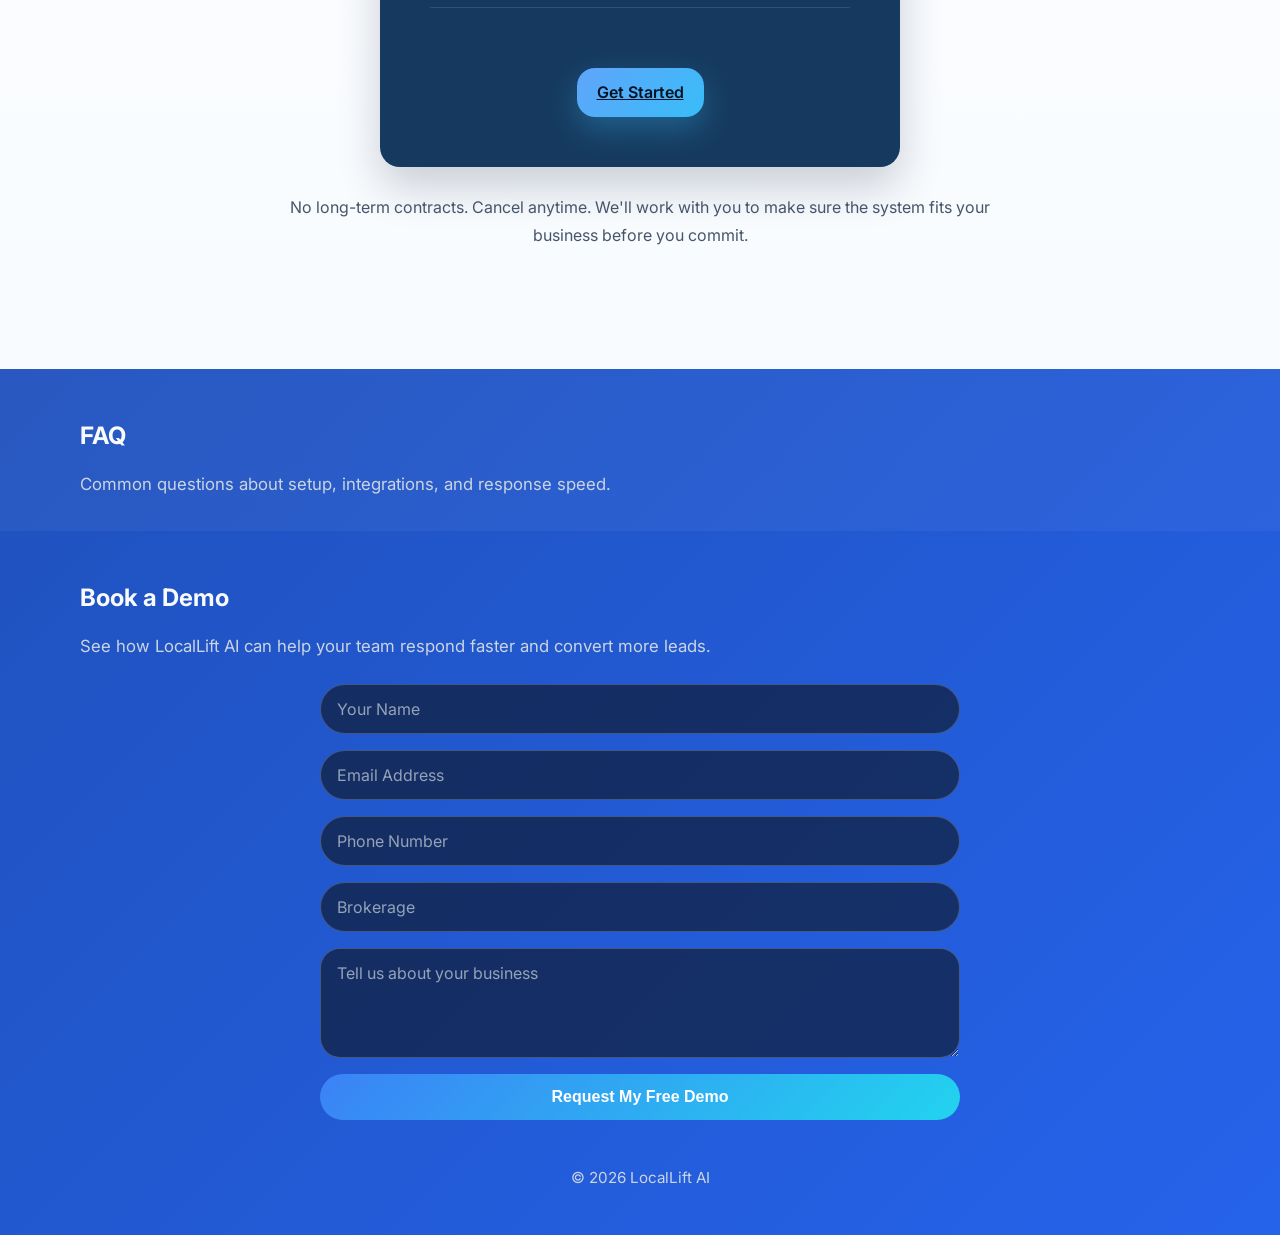
==== commit 2c2baa47: "Update index.html" ====
--- a/index.html
+++ b/index.html
@@ -55,38 +55,26 @@
         </div>
 
         <div class="hero-card">
-          <div class="dashboard-panel">
-            <h3>LocalLift AI Dashboard</h3>
-            <div class="dashboard-rows">
-              <div class="dashboard-row">
-                <span>New Lead</span>
-                <strong>✓ Responded</strong>
-              </div>
-              <div class="dashboard-row">
-                <span>Buyer Qualified</span>
-                <strong>✓ Yes</strong>
-              </div>
-              <div class="dashboard-row">
-                <span>Appointment</span>
-                <strong>Tue 4:00 PM</strong>
-              </div>
-              <div class="dashboard-row">
-                <span>Agent Notified</span>
-                <strong>✓ Sent</strong>
-              </div>
-            </div>
-          </div>
-
-          <h4 class="conversation-title">Conversation</h4>
-
-          <p class="chat-line"><strong>Buyer:</strong> Is this home still available?</p>
-          <p class="chat-line ai-reply">
-            <strong>AI:</strong> Yes! It is. Would Thursday at 4 PM work for a showing?
-          </p>
-          <p class="chat-line"><strong>Buyer:</strong> Perfect.</p>
-          <p class="chat-line ai-reply">
-            <strong>AI:</strong> You're booked! Your agent has been notified.
-          </p>
+          <div class="conversation-divider"></div>
+
+          <h4 class="conversation-title">Live AI Conversation</h4>
+
+          <p class="chat-speaker">Buyer</p>
+          <p class="chat-line">Hi, is 123 Oak Street still available?</p>
+
+          <p class="chat-speaker">AI</p>
+          <p class="chat-line ai-reply">Yes! It is.</p>
+          <p class="chat-line ai-reply">Would Thursday at 4 PM work for a showing?</p>
+
+          <p class="chat-speaker">Buyer</p>
+          <p class="chat-line">Yes.</p>
+
+          <p class="chat-speaker">AI</p>
+          <p class="chat-line ai-reply">Perfect!</p>
+          <p class="chat-line ai-reply">You're booked.</p>
+          <p class="chat-line ai-reply">Your agent has been notified.</p>
+
+          <div class="conversation-divider"></div>
         </div>
       </div>
     </section>
@@ -140,16 +128,16 @@
     <section class="stats-section">
       <div class="container stats-grid">
         <div class="stat-card">
-          <h3>78%</h3>
-          <p>of customers choose the business that responds first.</p>
+          <h3>95%</h3>
+          <p>Average Response Improvement</p>
         </div>
         <div class="stat-card">
-          <h3>&lt;30 Seconds</h3>
-          <p>Average response time.</p>
+          <h3>3×</h3>
+          <p>More Appointments</p>
         </div>
         <div class="stat-card">
           <h3>24/7</h3>
-          <p>Available whenever leads come in.</p>
+          <p>AI Availability</p>
         </div>
       </div>
     </section>
--- a/css/style.css
+++ b/css/style.css
@@ -382,6 +382,15 @@
   border-radius: 18px;
   padding: 1.4rem;
   box-shadow: 0 12px 28px rgba(2, 6, 23, 0.16);
+}
+
+.step-card {
+  transition: all 0.3s ease;
+}
+
+.step-card:hover {
+  transform: translateY(-8px);
+  box-shadow: 0 20px 40px rgba(0, 0, 0, 0.35);
 }
 
 .workflow-meta {
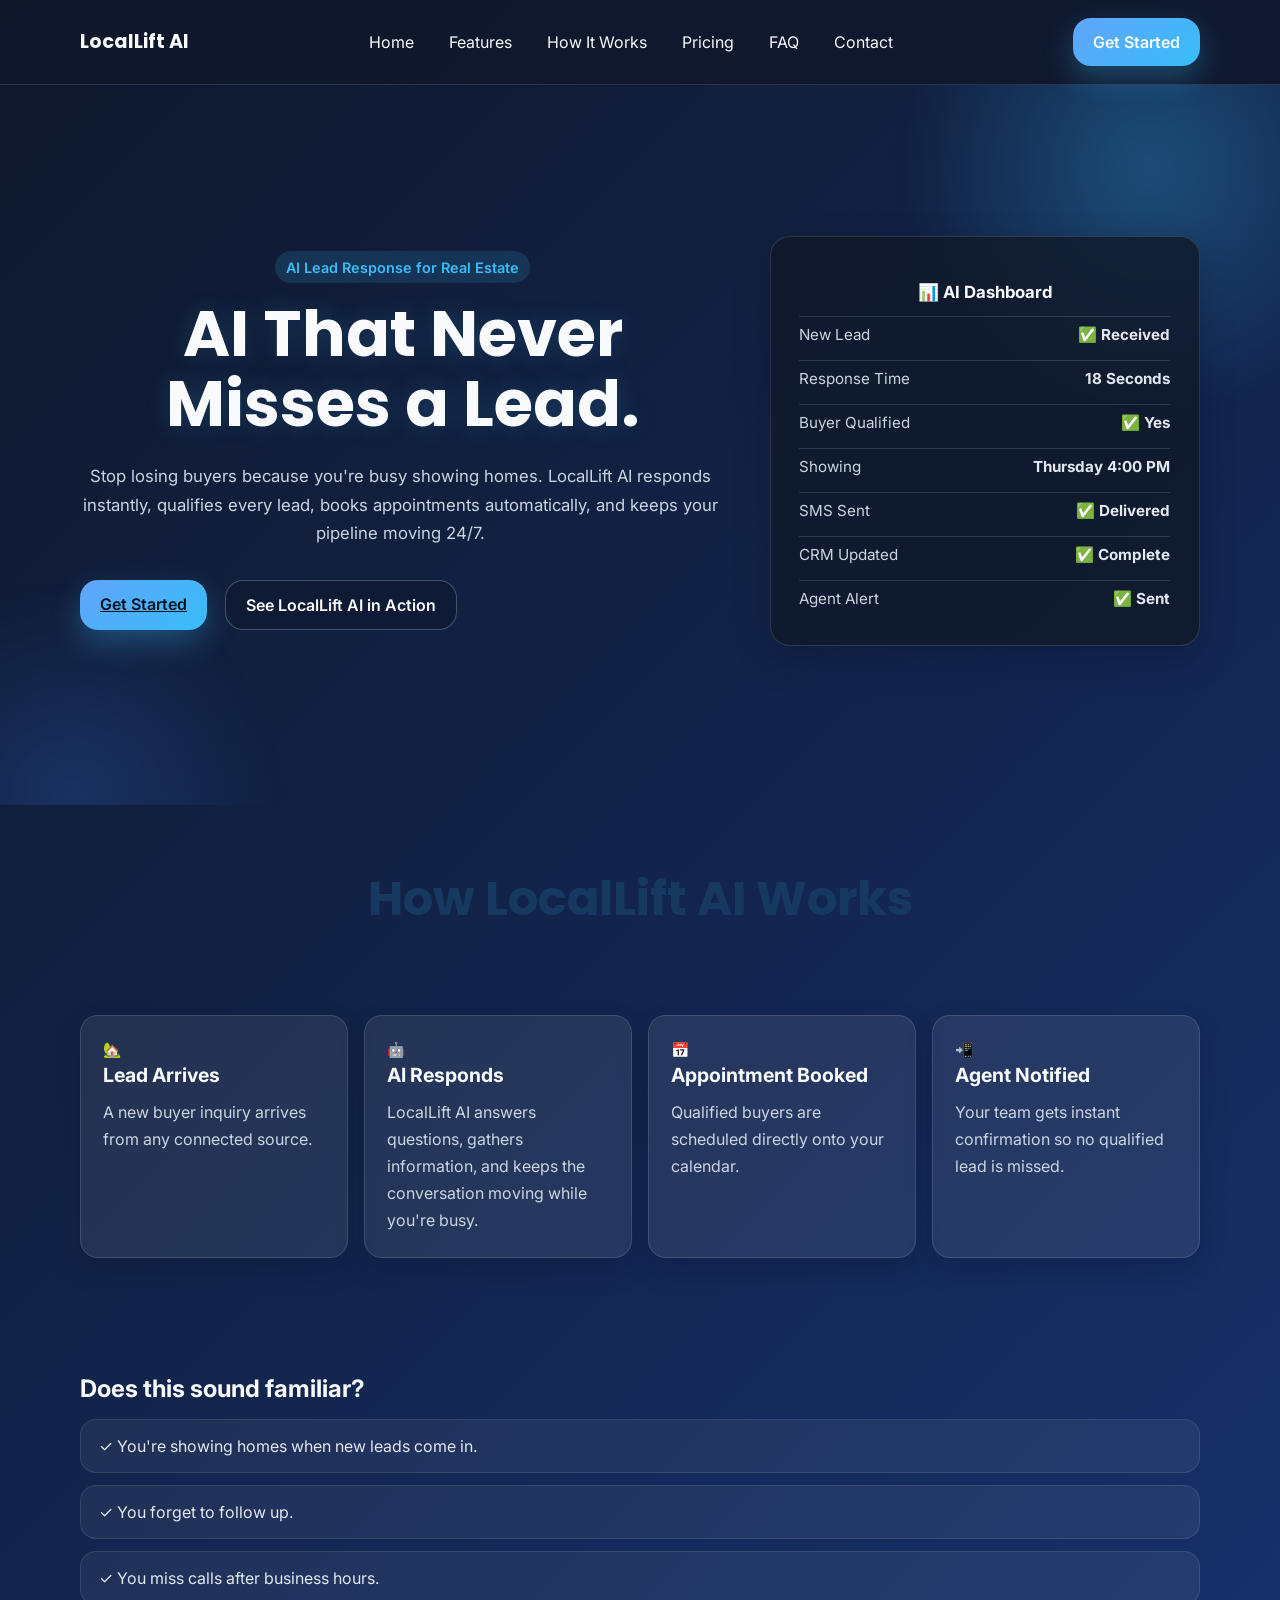
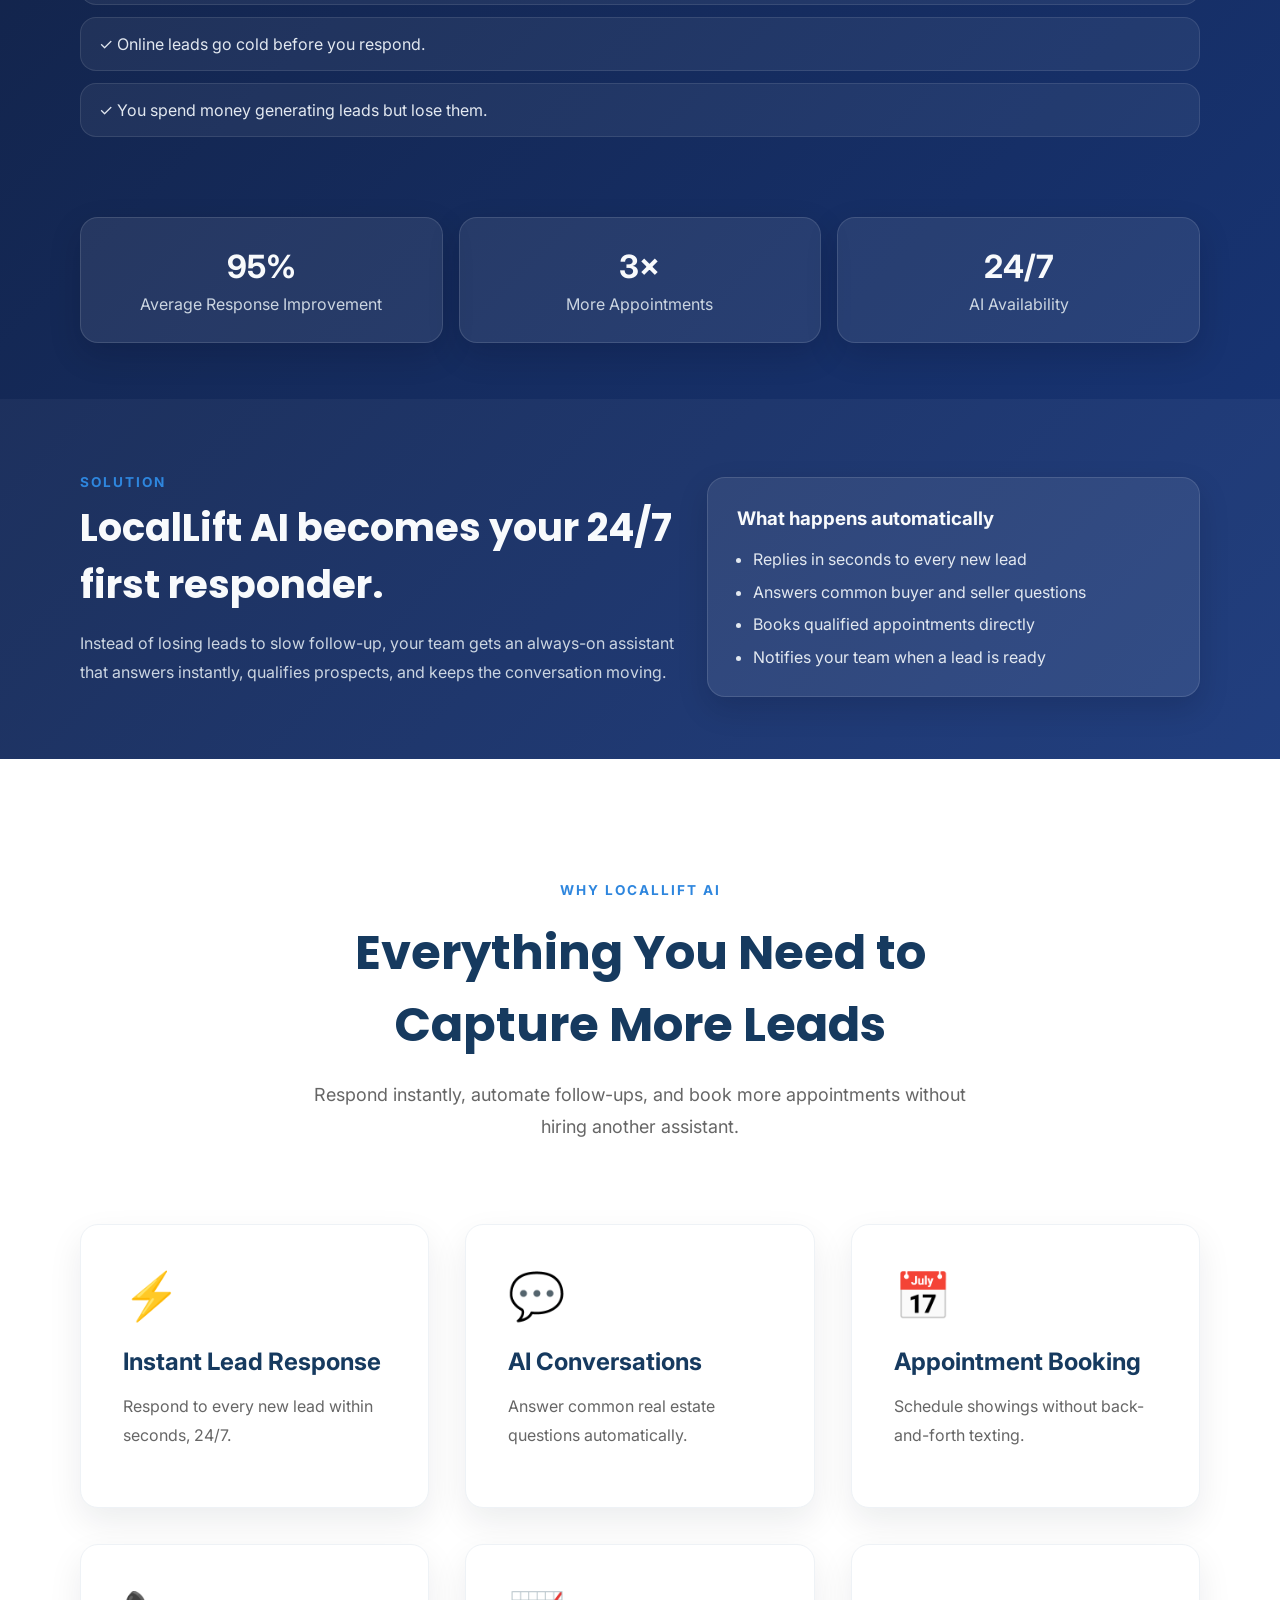
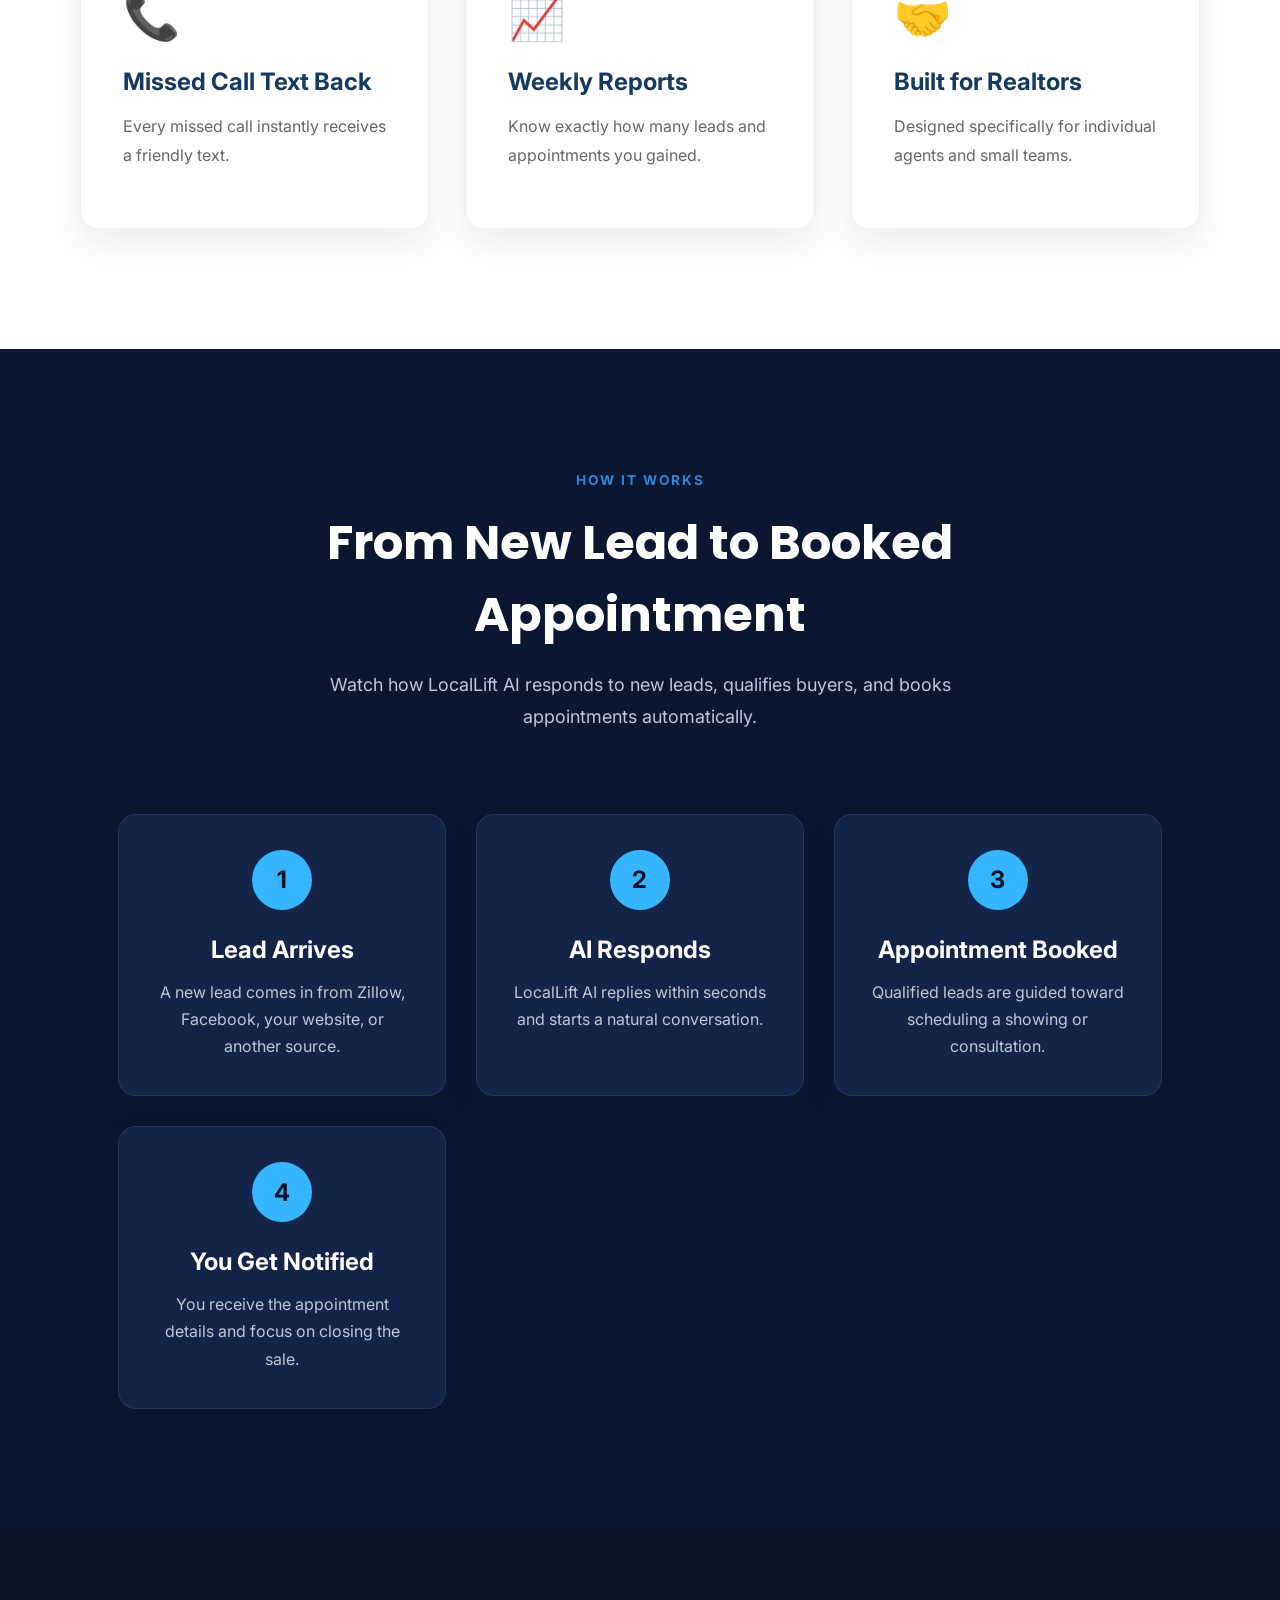
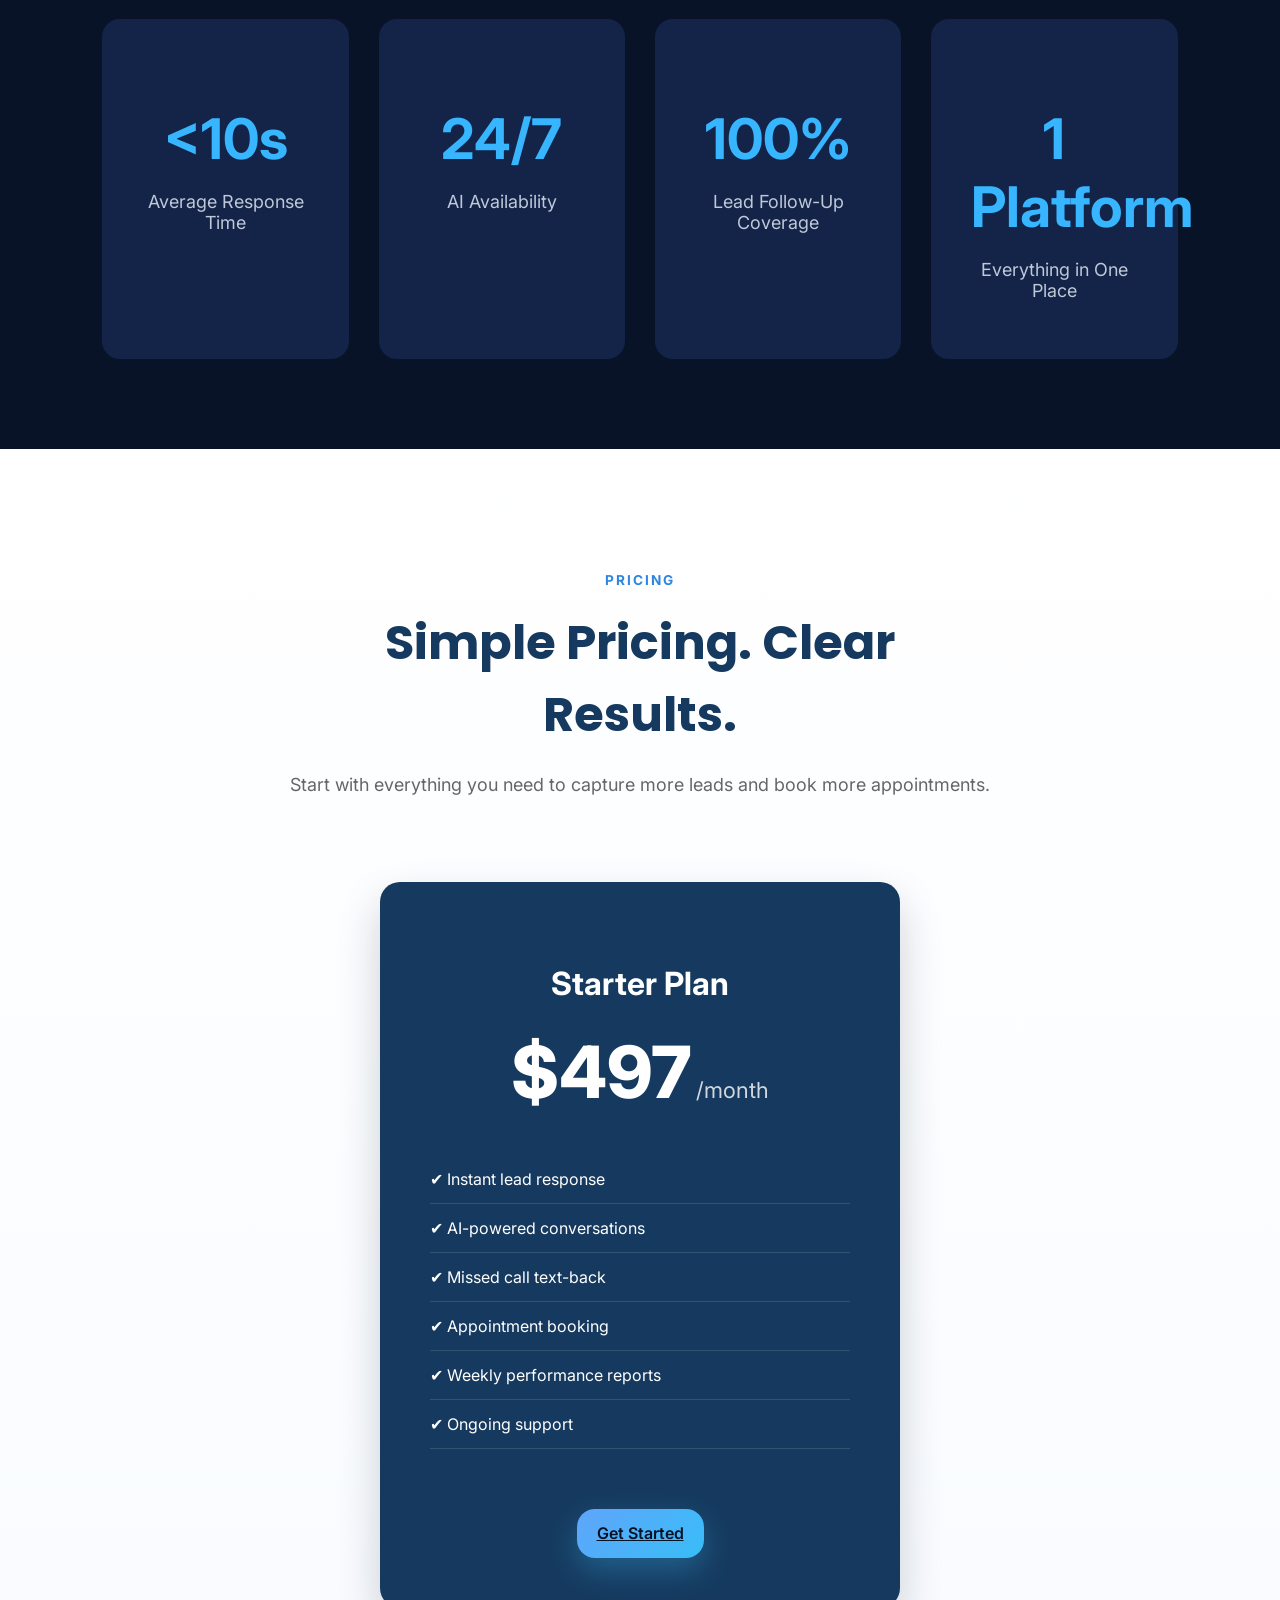
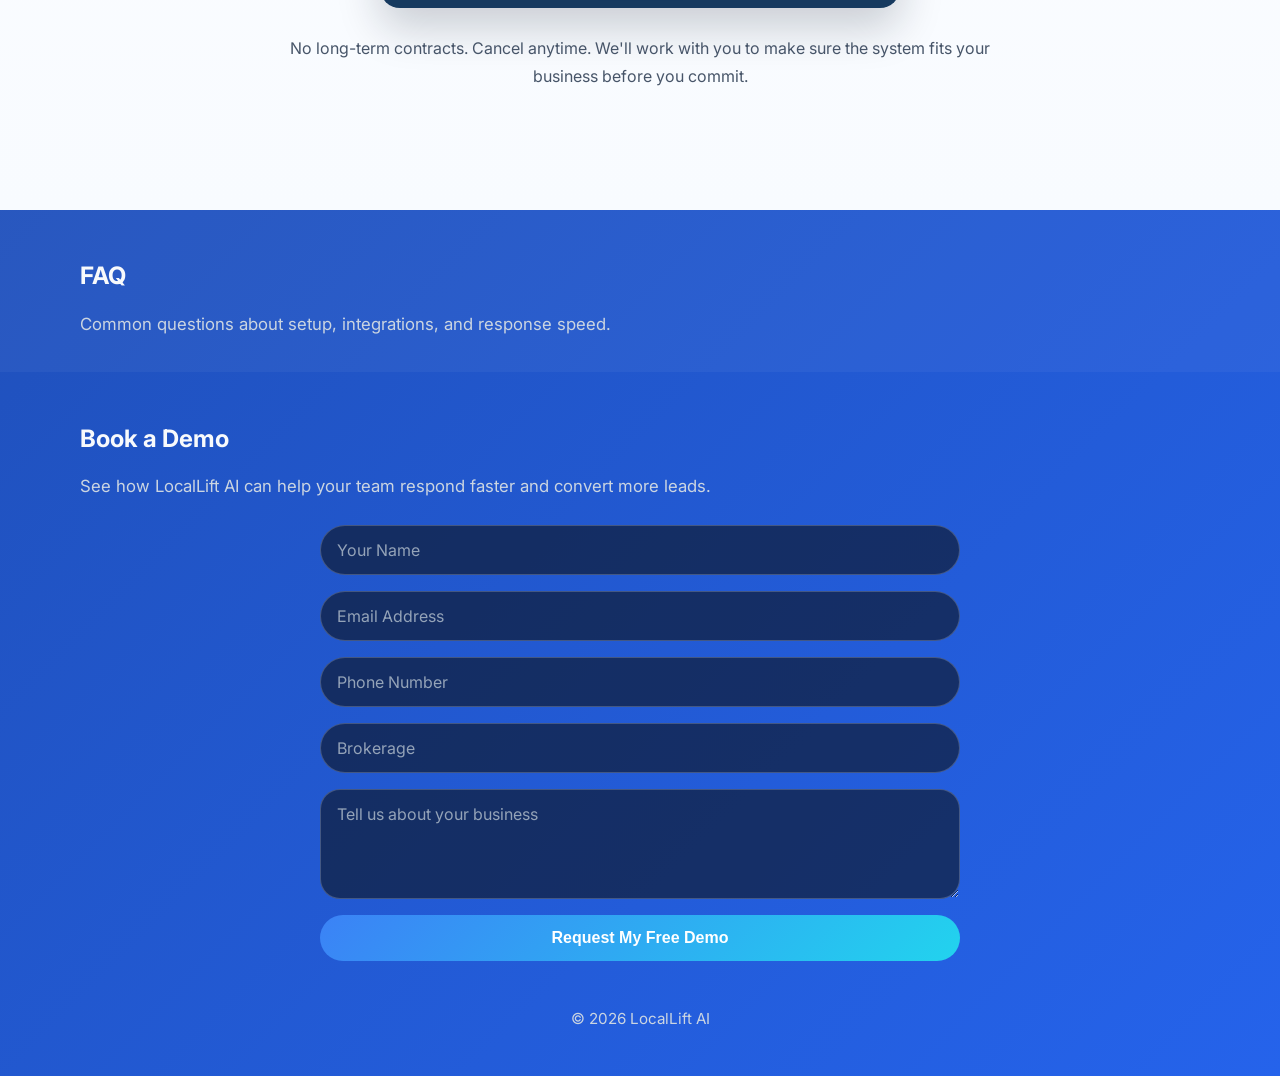
==== commit bf67c88b: "Update index.html" ====
--- a/index.html
+++ b/index.html
@@ -50,31 +50,42 @@
 
           <div class="hero-buttons">
             <a href="#" class="btn-primary">Get Started</a>
-            <a href="#" class="btn-secondary">See Live Demo</a>
+            <a href="#" class="btn-secondary">See LocalLift AI in Action</a>
           </div>
         </div>
 
         <div class="hero-card">
-          <div class="conversation-divider"></div>
-
-          <h4 class="conversation-title">Live AI Conversation</h4>
-
-          <p class="chat-speaker">Buyer</p>
-          <p class="chat-line">Hi, is 123 Oak Street still available?</p>
-
-          <p class="chat-speaker">AI</p>
-          <p class="chat-line ai-reply">Yes! It is.</p>
-          <p class="chat-line ai-reply">Would Thursday at 4 PM work for a showing?</p>
-
-          <p class="chat-speaker">Buyer</p>
-          <p class="chat-line">Yes.</p>
-
-          <p class="chat-speaker">AI</p>
-          <p class="chat-line ai-reply">Perfect!</p>
-          <p class="chat-line ai-reply">You're booked.</p>
-          <p class="chat-line ai-reply">Your agent has been notified.</p>
-
-          <div class="conversation-divider"></div>
+          <h4 class="conversation-title">📊 AI Dashboard</h4>
+          <div class="dashboard-rows">
+            <div class="dashboard-row">
+              <span>New Lead</span>
+              <strong>✅ Received</strong>
+            </div>
+            <div class="dashboard-row">
+              <span>Response Time</span>
+              <strong>18 Seconds</strong>
+            </div>
+            <div class="dashboard-row">
+              <span>Buyer Qualified</span>
+              <strong>✅ Yes</strong>
+            </div>
+            <div class="dashboard-row">
+              <span>Showing</span>
+              <strong>Thursday 4:00 PM</strong>
+            </div>
+            <div class="dashboard-row">
+              <span>SMS Sent</span>
+              <strong>✅ Delivered</strong>
+            </div>
+            <div class="dashboard-row">
+              <span>CRM Updated</span>
+              <strong>✅ Complete</strong>
+            </div>
+            <div class="dashboard-row">
+              <span>Agent Alert</span>
+              <strong>✅ Sent</strong>
+            </div>
+          </div>
         </div>
       </div>
     </section>
@@ -221,7 +232,10 @@
         <div class="section-title">
           <span>HOW IT WORKS</span>
           <h2>From New Lead to Booked Appointment</h2>
-          <p>LocalLift AI handles the repetitive work so you can focus on closing deals.</p>
+          <p>
+            Watch how LocalLift AI responds to new leads, qualifies buyers, and books
+            appointments automatically.
+          </p>
         </div>
 
         <div class="steps">
--- a/css/style.css
+++ b/css/style.css
@@ -197,13 +197,28 @@
 }
 
 .conversation-title {
-  margin: 1.1rem 0 0.8rem;
+  margin: 1rem 0 0.9rem;
   color: #f8fafc;
   font-size: 1.05rem;
 }
 
+.conversation-divider {
+  height: 1px;
+  background: linear-gradient(90deg, transparent, rgba(148, 163, 184, 0.7), transparent);
+  margin: 0.35rem 0 0.95rem;
+}
+
+.chat-speaker {
+  margin: 0.8rem 0 0.35rem;
+  color: #bfdbfe;
+  font-size: 0.82rem;
+  font-weight: 700;
+  letter-spacing: 0.08em;
+  text-transform: uppercase;
+}
+
 .chat-line {
-  margin: 0 0 0.55rem;
+  margin: 0 0 0.45rem;
   padding: 0.6rem 0.75rem;
   border-radius: 14px;
   background: rgba(148, 163, 184, 0.14);
@@ -390,7 +405,7 @@
 
 .step-card:hover {
   transform: translateY(-8px);
-  box-shadow: 0 20px 40px rgba(0, 0, 0, 0.35);
+  box-shadow: 0 0 40px rgba(59, 130, 246, 0.12);
 }
 
 .workflow-meta {
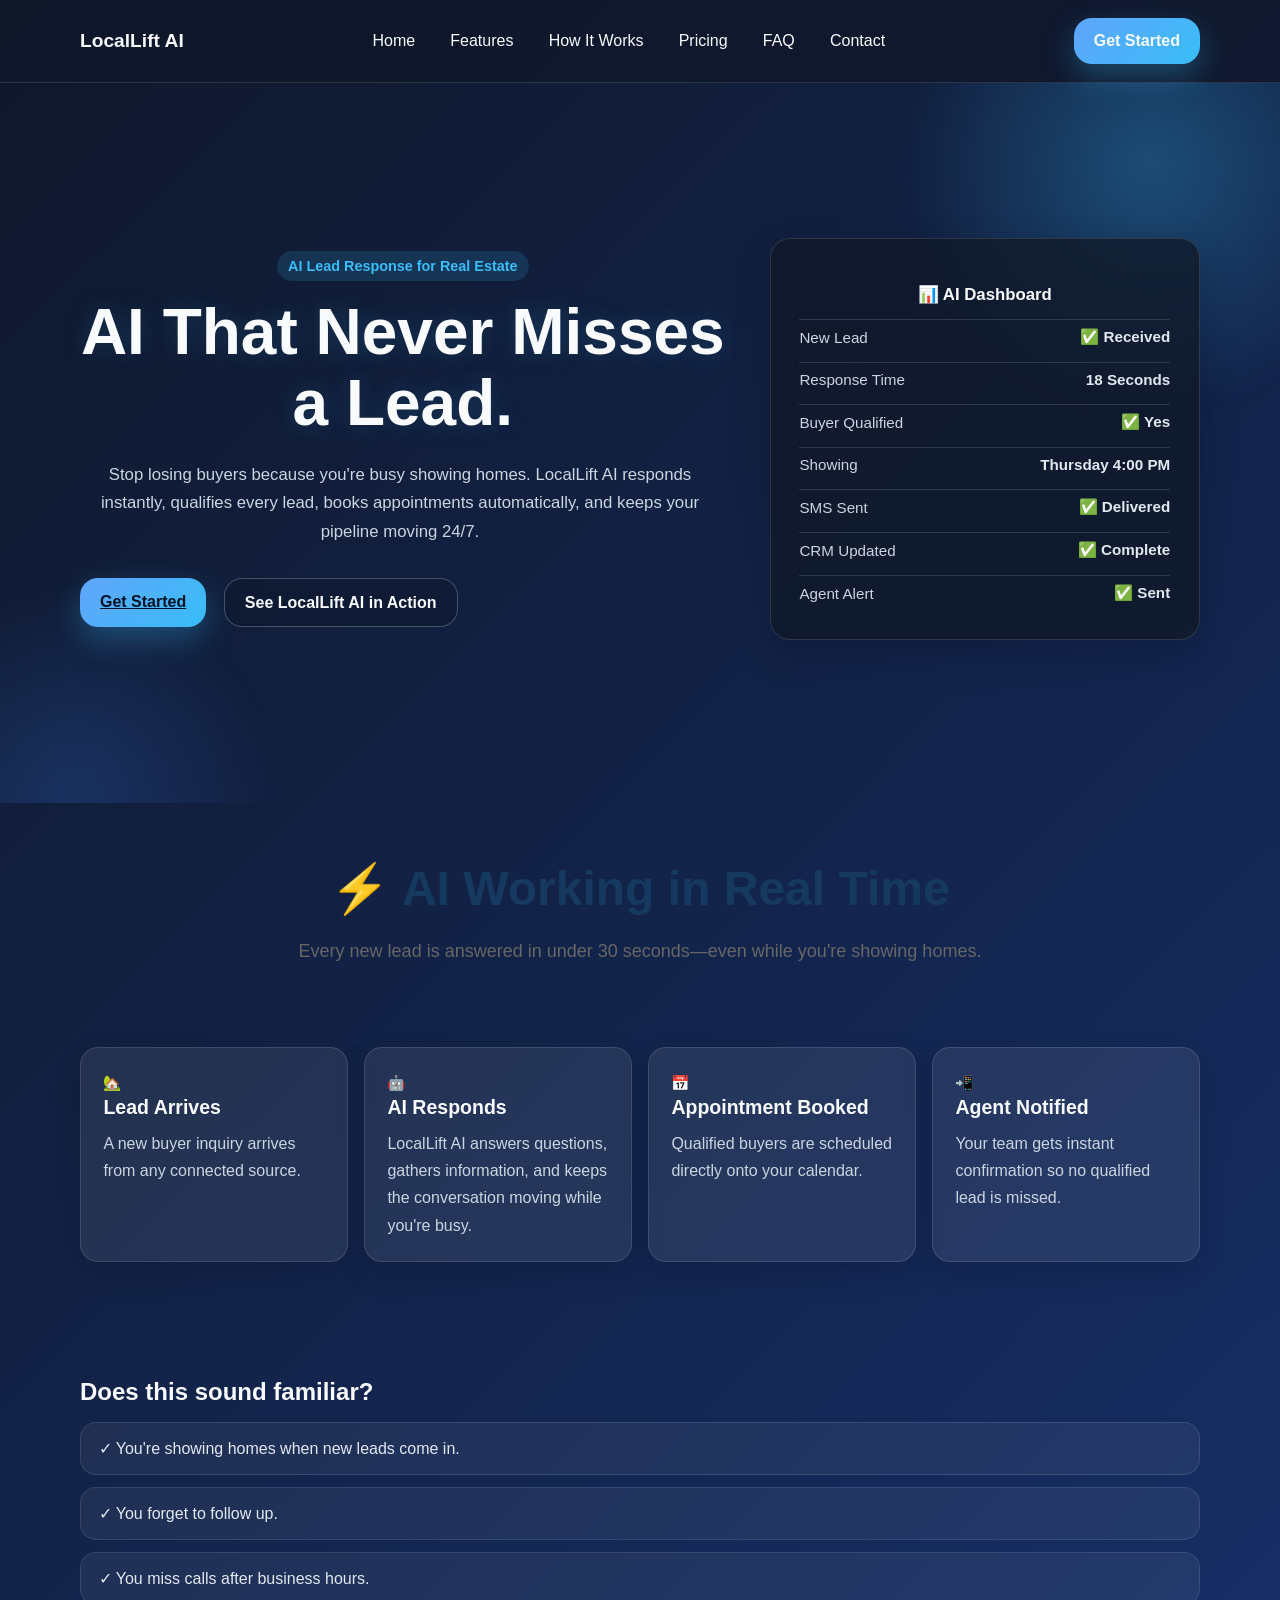
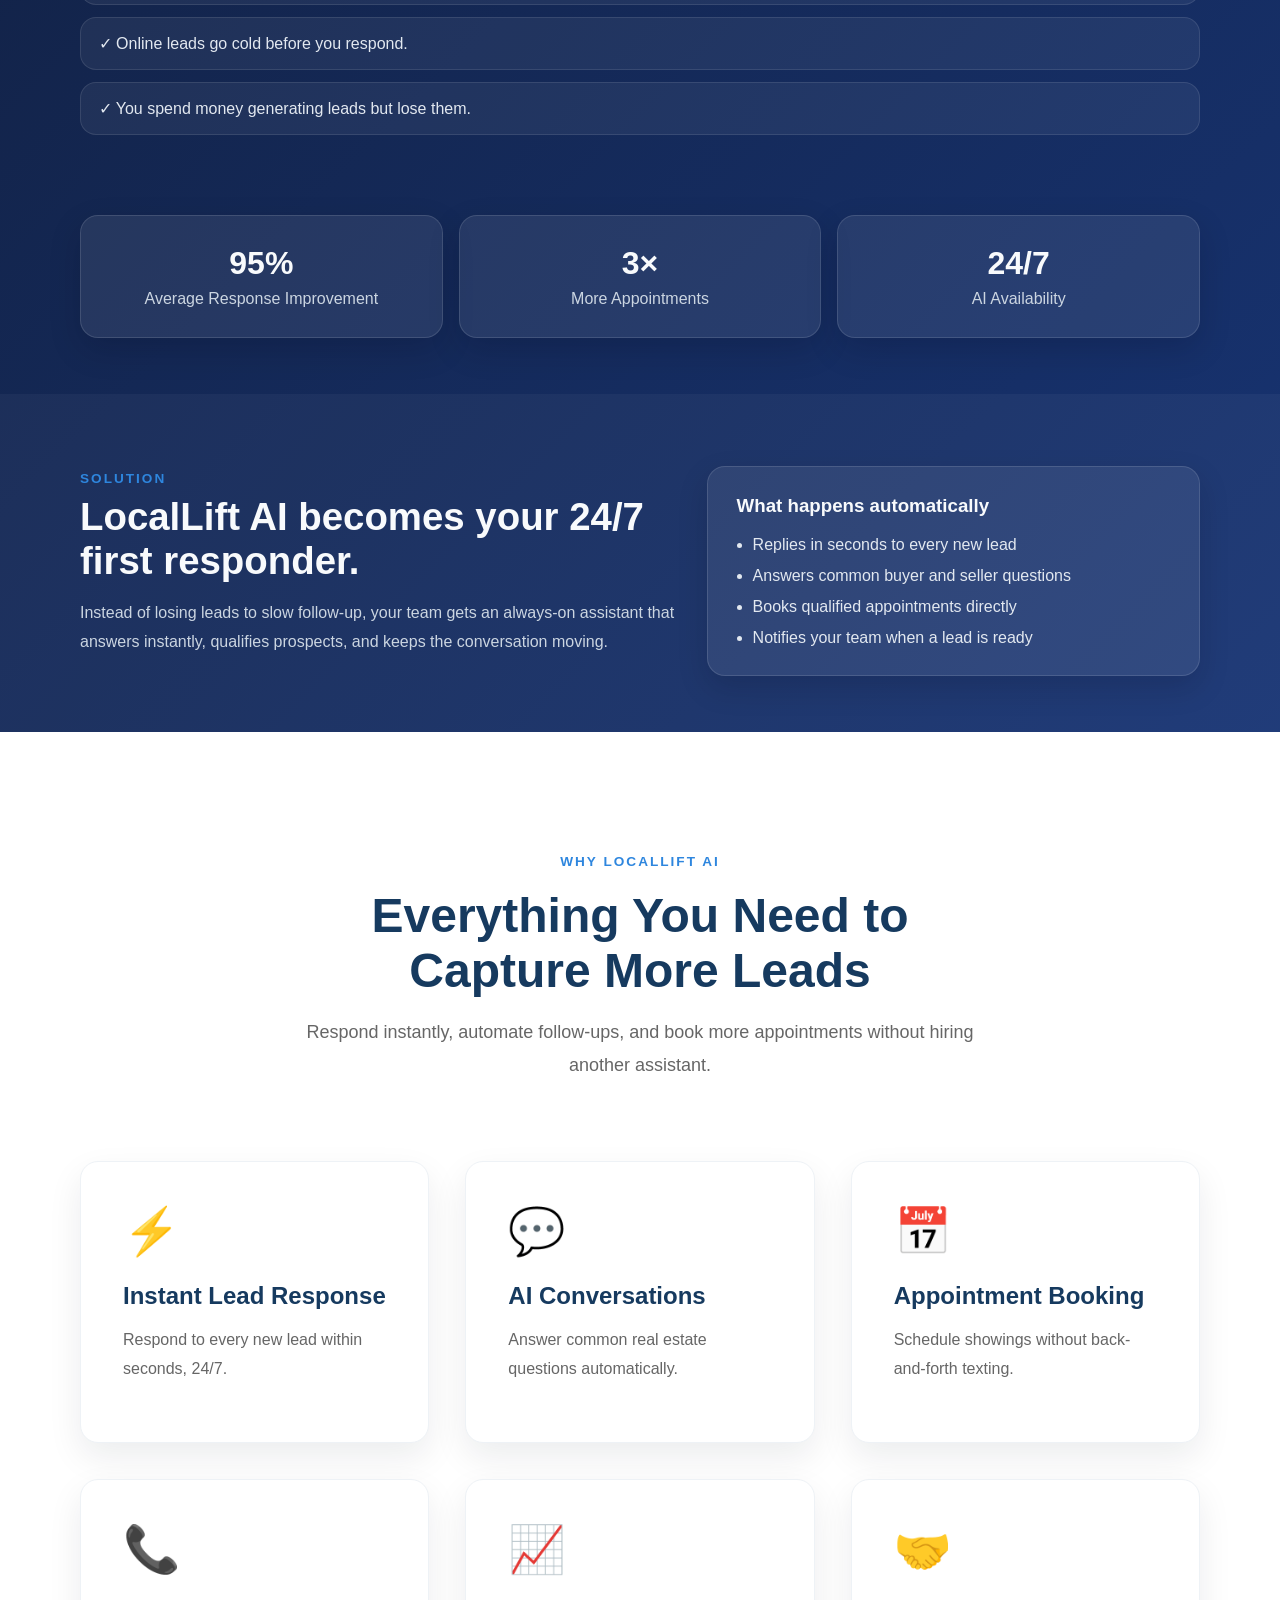
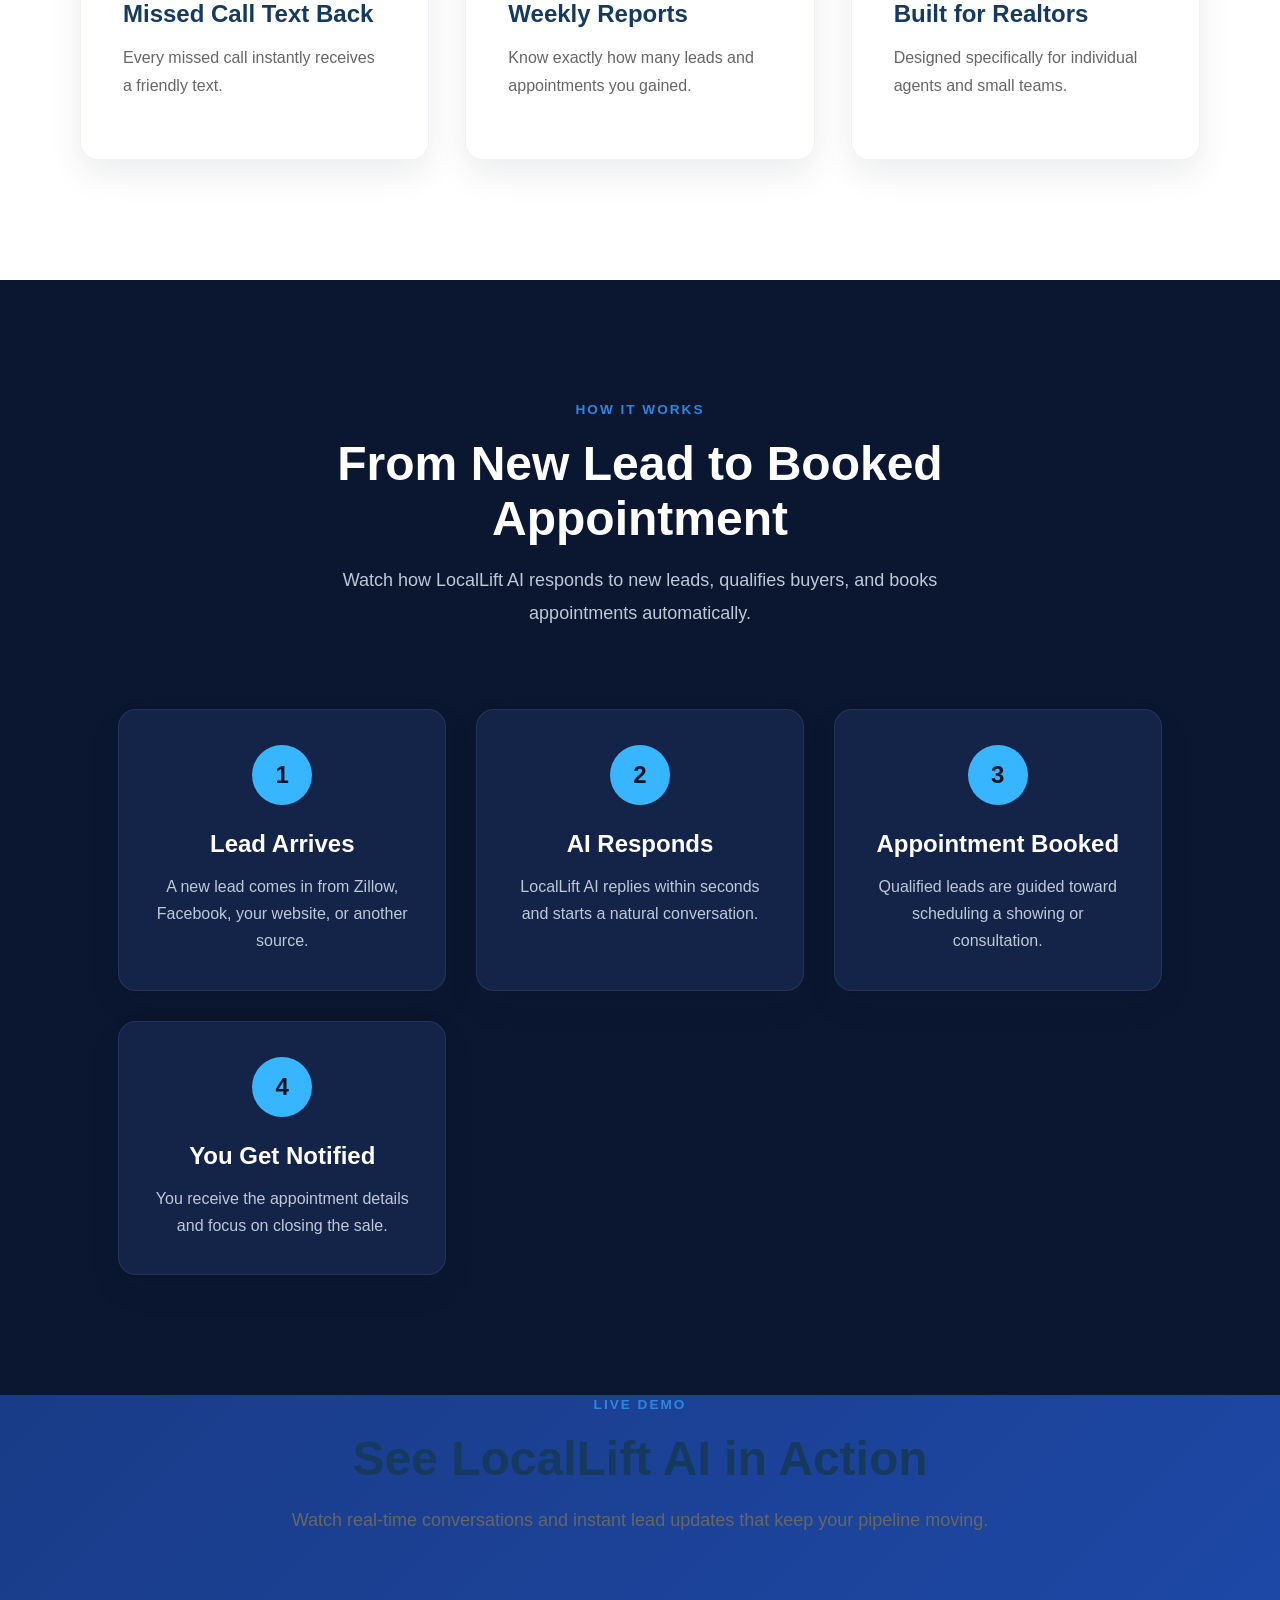
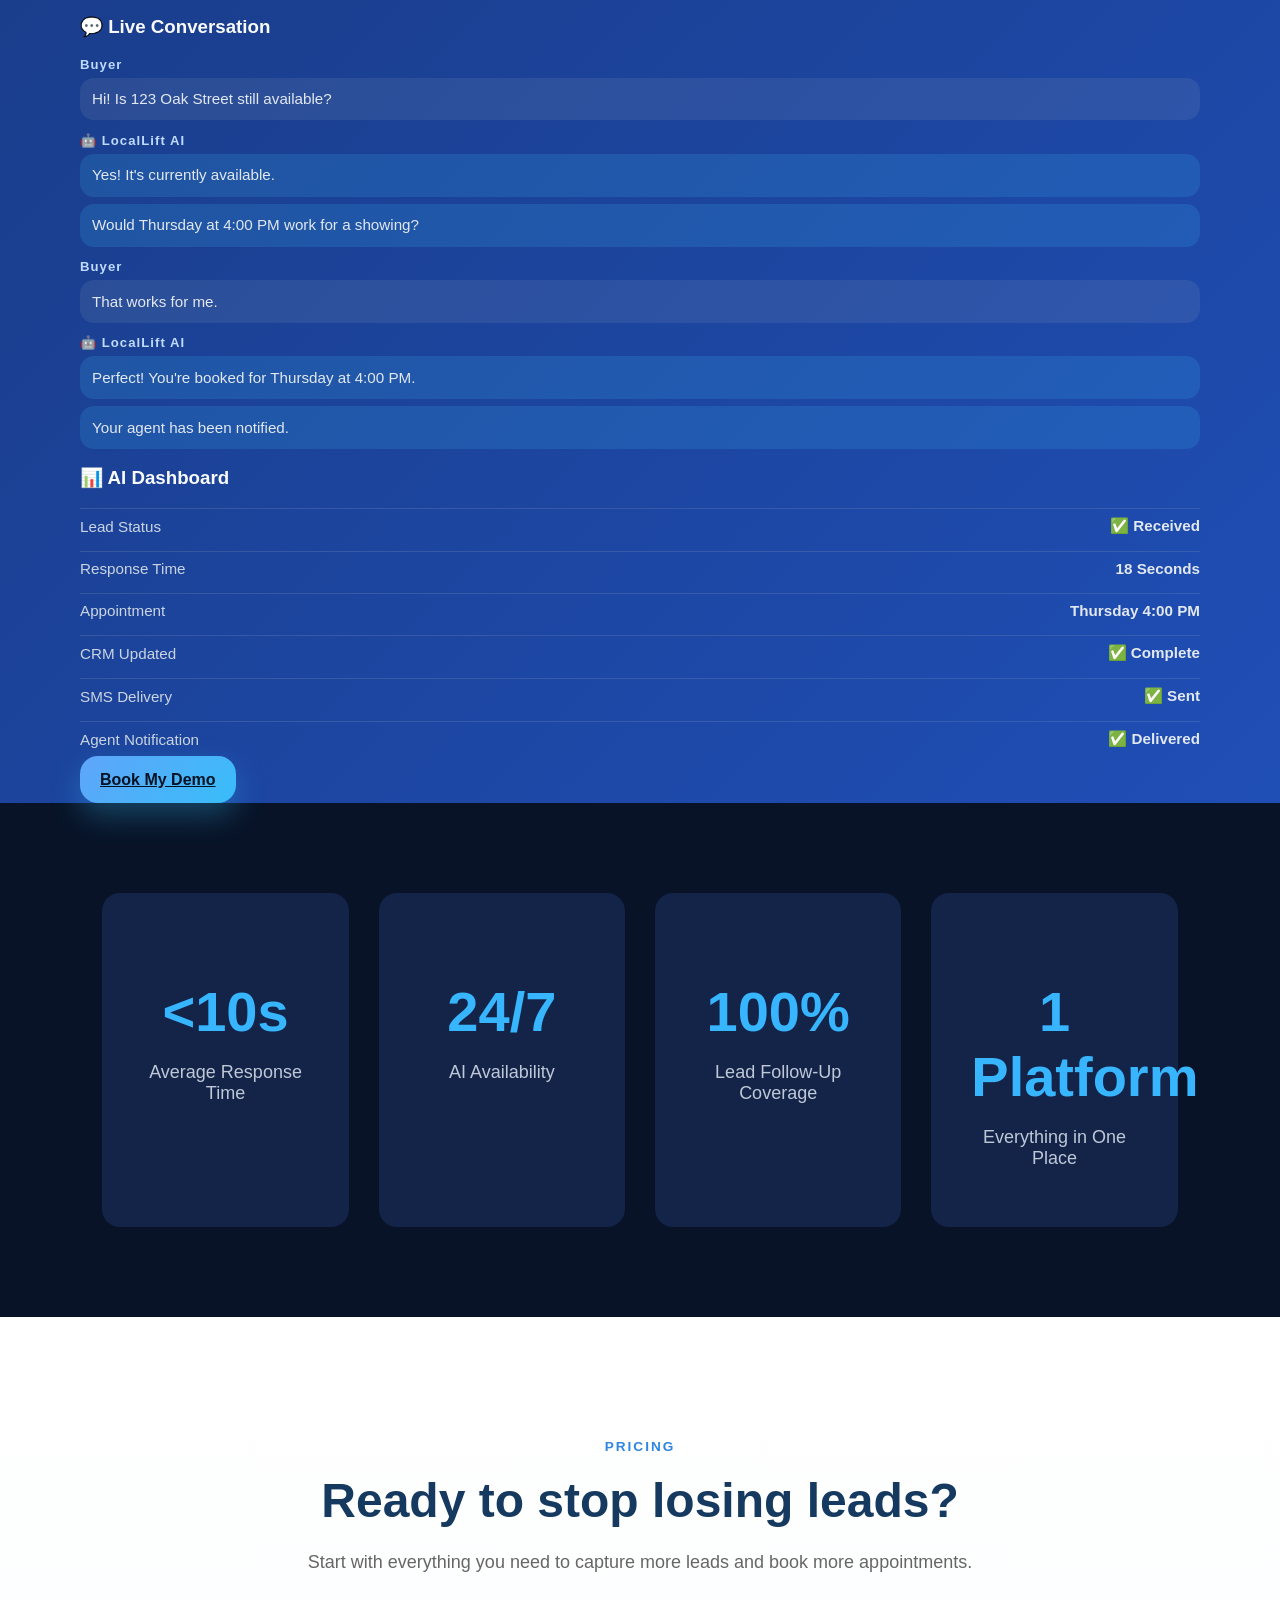
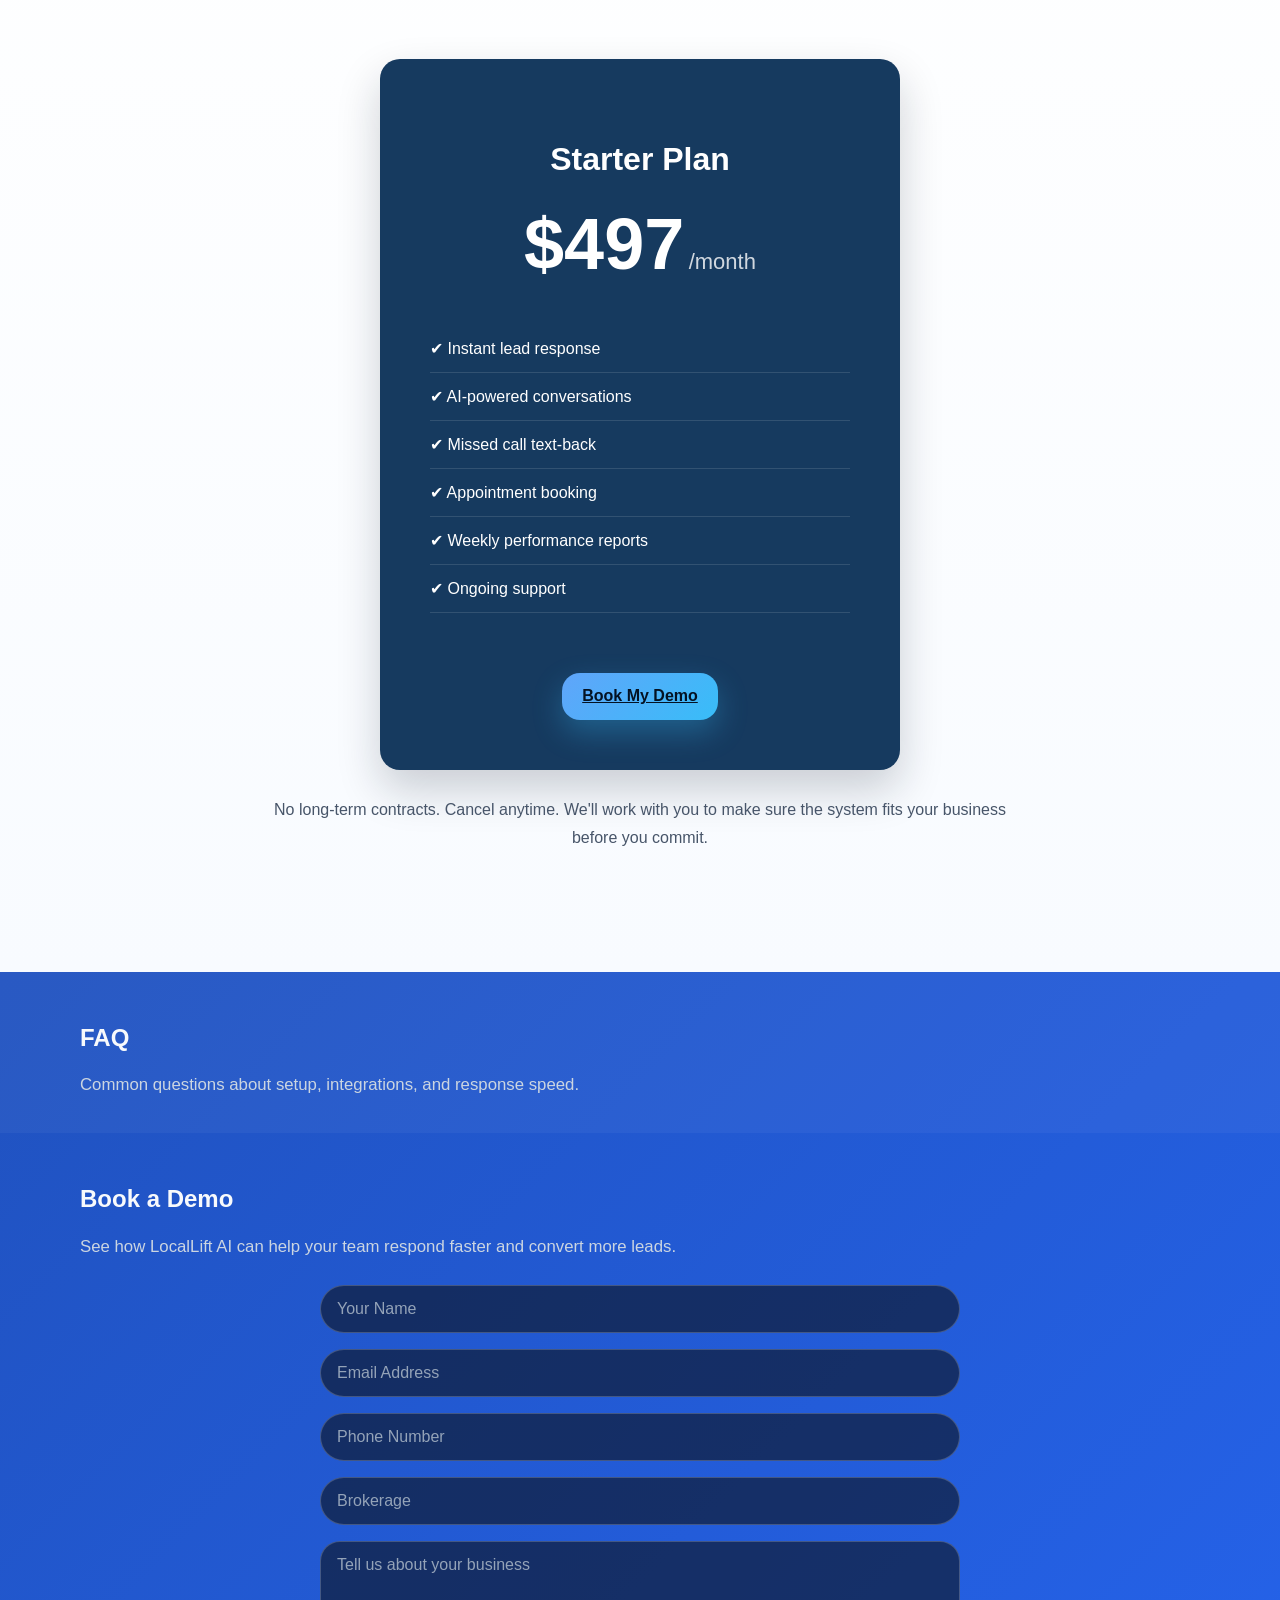
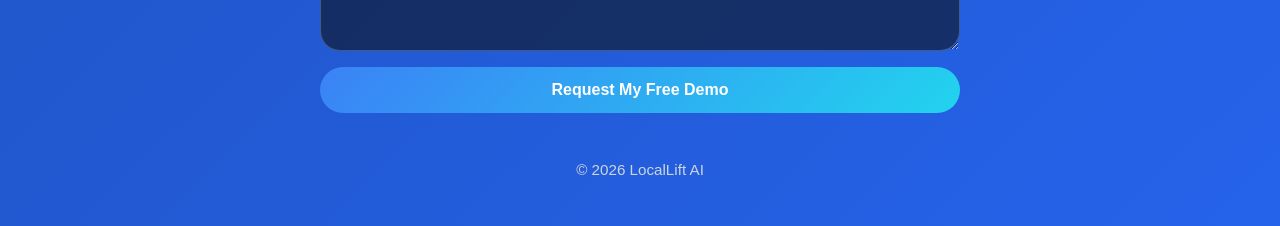
==== commit 913e88d4: "Update index.html" ====
--- a/index.html
+++ b/index.html
@@ -15,7 +15,7 @@
     <link rel="preconnect" href="https://fonts.googleapis.com" />
     <link rel="preconnect" href="https://fonts.gstatic.com" crossorigin />
     <link
-      href="https://fonts.googleapis.com/css2?family=Inter:wght@400;500;600;700&family=Poppins:wght@600;700;800&display=swap"
+      href="https://fonts.googleapis.com/css2?family=Plus+Jakarta+Sans:wght@400;500;600;700;800&family=Space+Grotesk:wght@600;700&display=swap"
       rel="stylesheet"
     />
   </head>
@@ -93,7 +93,10 @@
     <section id="how-locallift-works" class="workflow-section">
       <div class="container">
         <div class="section-title workflow-title">
-          <h2>How LocalLift AI Works</h2>
+          <h2>⚡ AI Working in Real Time</h2>
+          <p class="workflow-intro">
+            Every new lead is answered in under 30 seconds—even while you're showing homes.
+          </p>
         </div>
         <div class="workflow-grid">
           <article class="workflow-card step-card">
@@ -266,6 +269,75 @@
       </div>
     </section>
 
+    <section id="live-demo" class="action-section">
+      <div class="container">
+        <div class="section-title action-title">
+          <span>LIVE DEMO</span>
+          <h2>See LocalLift AI in Action</h2>
+          <p>
+            Watch real-time conversations and instant lead updates that keep your pipeline
+            moving.
+          </p>
+        </div>
+
+        <div class="action-grid">
+          <article class="action-card conversation-card">
+            <h3>💬 Live Conversation</h3>
+
+            <p class="chat-speaker">Buyer</p>
+            <p class="chat-line">Hi! Is 123 Oak Street still available?</p>
+
+            <p class="chat-speaker">🤖 LocalLift AI</p>
+            <p class="chat-line ai-reply">Yes! It's currently available.</p>
+            <p class="chat-line ai-reply">Would Thursday at 4:00 PM work for a showing?</p>
+
+            <p class="chat-speaker">Buyer</p>
+            <p class="chat-line">That works for me.</p>
+
+            <p class="chat-speaker">🤖 LocalLift AI</p>
+            <p class="chat-line ai-reply">Perfect! You're booked for Thursday at 4:00 PM.</p>
+            <p class="chat-line ai-reply">Your agent has been notified.</p>
+          </article>
+
+          <div class="action-panel">
+            <article class="action-card dashboard-card">
+              <h3>📊 AI Dashboard</h3>
+              <div class="dashboard-rows">
+                <div class="dashboard-row">
+                  <span>Lead Status</span>
+                  <strong>✅ Received</strong>
+                </div>
+                <div class="dashboard-row">
+                  <span>Response Time</span>
+                  <strong>18 Seconds</strong>
+                </div>
+                <div class="dashboard-row">
+                  <span>Appointment</span>
+                  <strong>Thursday 4:00 PM</strong>
+                </div>
+                <div class="dashboard-row">
+                  <span>CRM Updated</span>
+                  <strong>✅ Complete</strong>
+                </div>
+                <div class="dashboard-row">
+                  <span>SMS Delivery</span>
+                  <strong>✅ Sent</strong>
+                </div>
+                <div class="dashboard-row">
+                  <span>Agent Notification</span>
+                  <strong>✅ Delivered</strong>
+                </div>
+              </div>
+            </article>
+
+            <div class="action-cta-wrap">
+              <a href="contact.html" class="btn-primary">Book My Demo</a>
+            </div>
+          </div>
+        </div>
+      </div>
+    </section>
+
     <section class="stats">
       <div class="stat">
         <h2>&lt;10s</h2>
@@ -291,7 +363,7 @@
     <section id="pricing" class="pricing">
       <div class="section-title">
         <span>PRICING</span>
-        <h2>Simple Pricing. Clear Results.</h2>
+        <h2>Ready to stop losing leads?</h2>
         <p>Start with everything you need to capture more leads and book more appointments.</p>
       </div>
 
@@ -312,7 +384,7 @@
           <li>✔ Ongoing support</li>
         </ul>
 
-        <a href="contact.html" class="btn-primary">Get Started</a>
+        <a href="contact.html" class="btn-primary">Book My Demo</a>
       </div>
 
       <div class="pricing-note">
--- a/css/style.css
+++ b/css/style.css
@@ -214,7 +214,6 @@
   font-size: 0.82rem;
   font-weight: 700;
   letter-spacing: 0.08em;
-  text-transform: uppercase;
 }
 
 .chat-line {
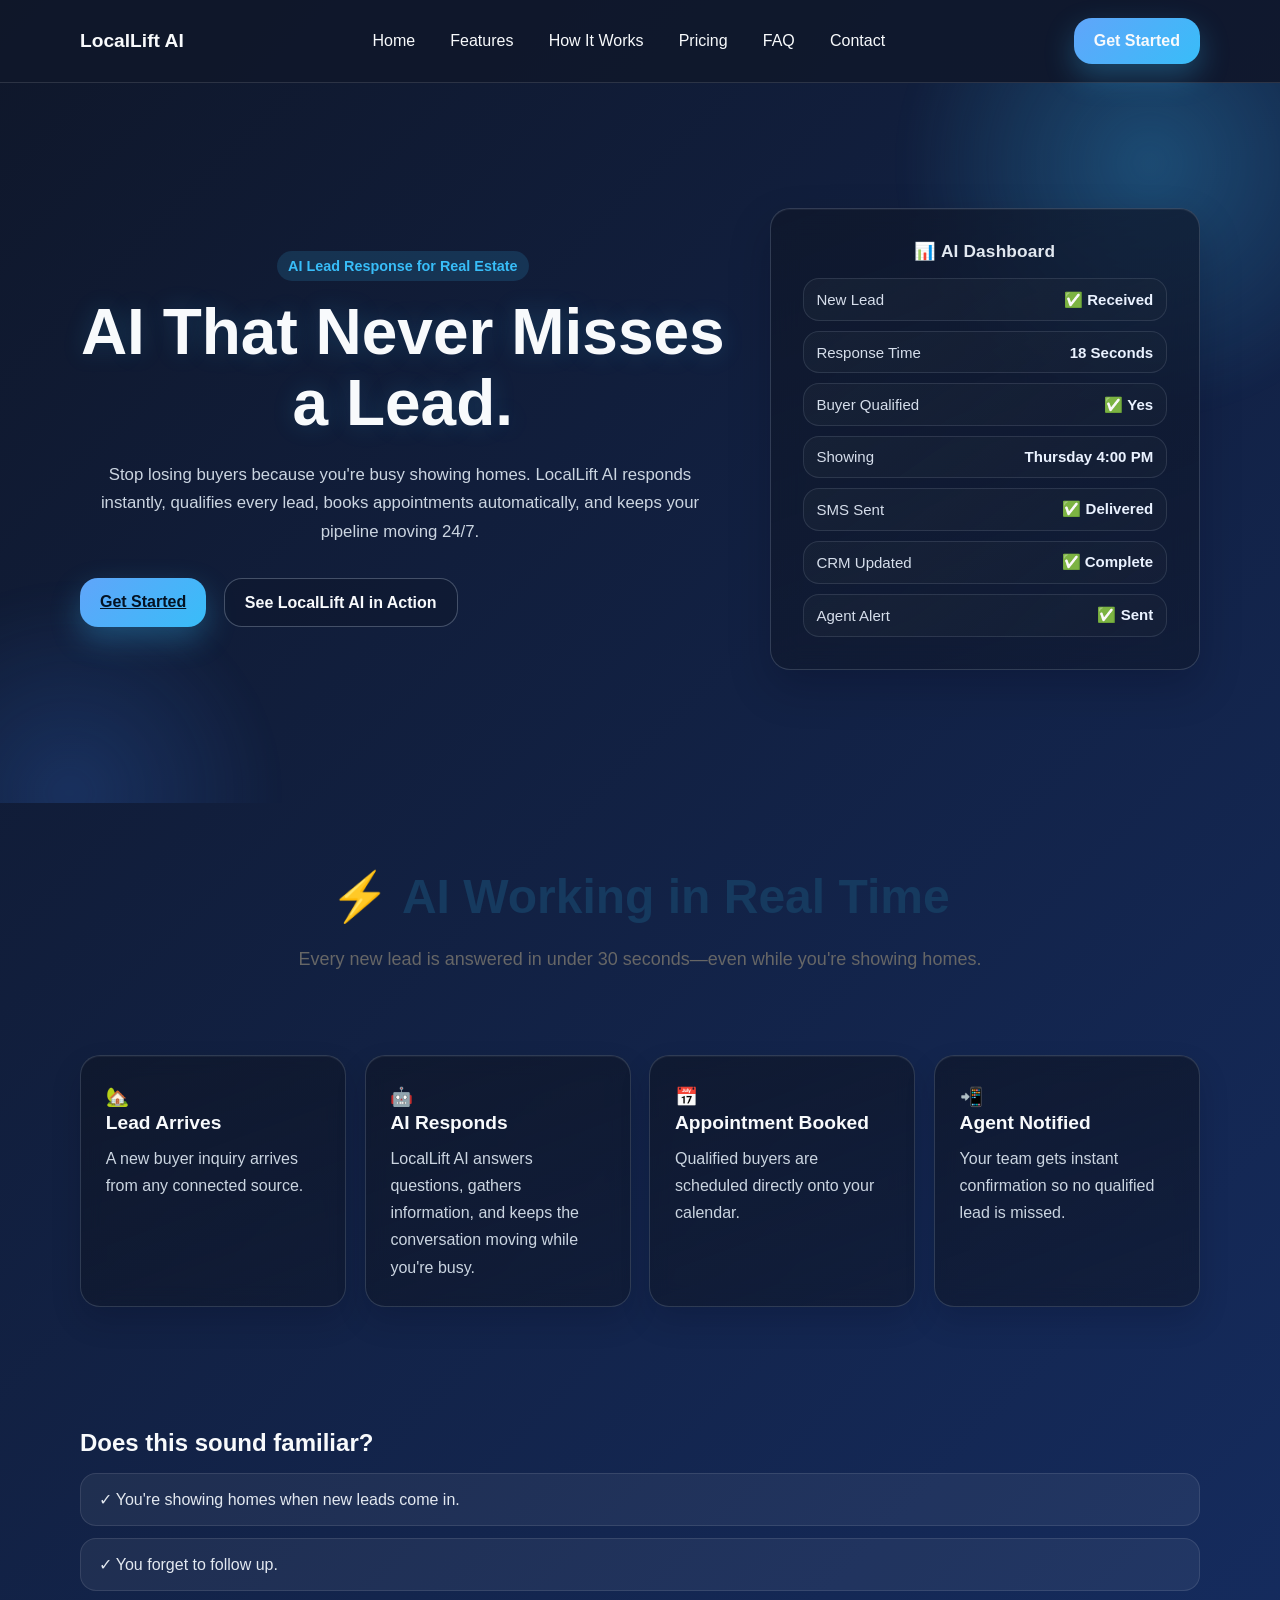
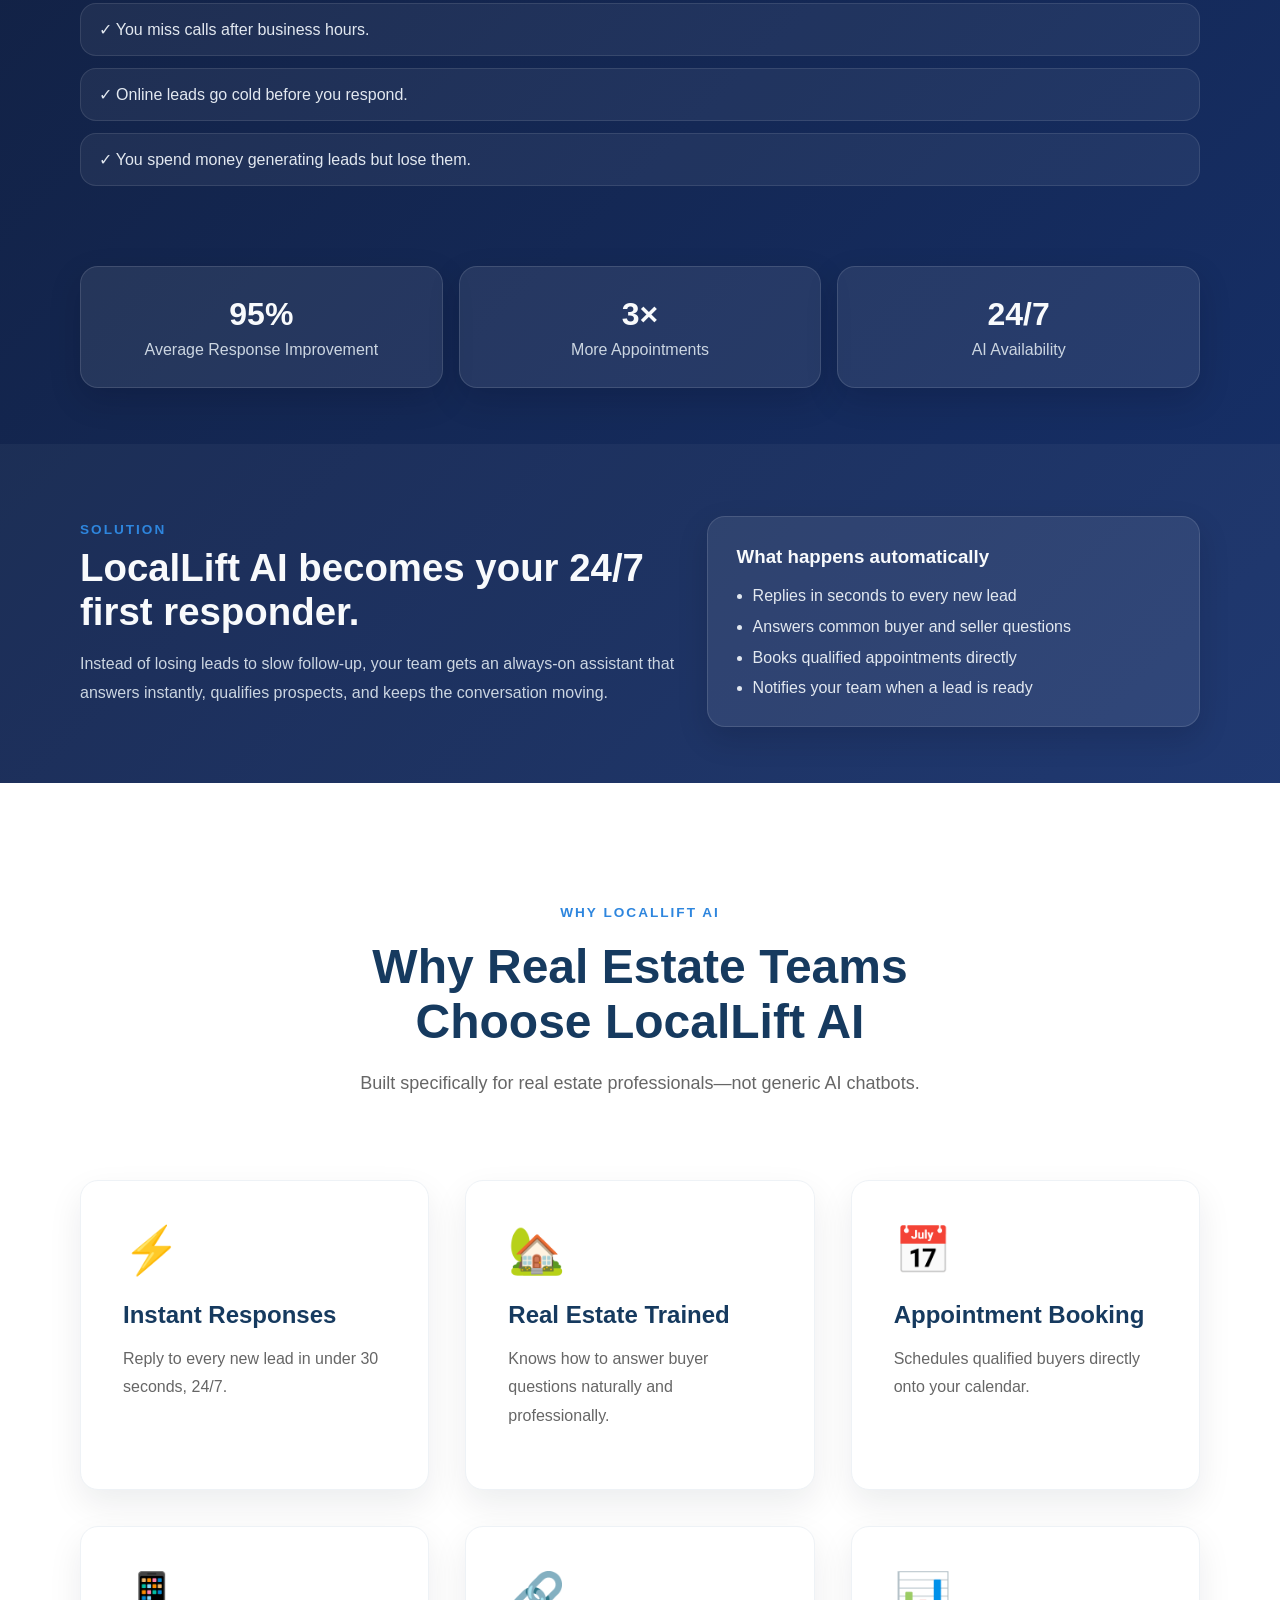
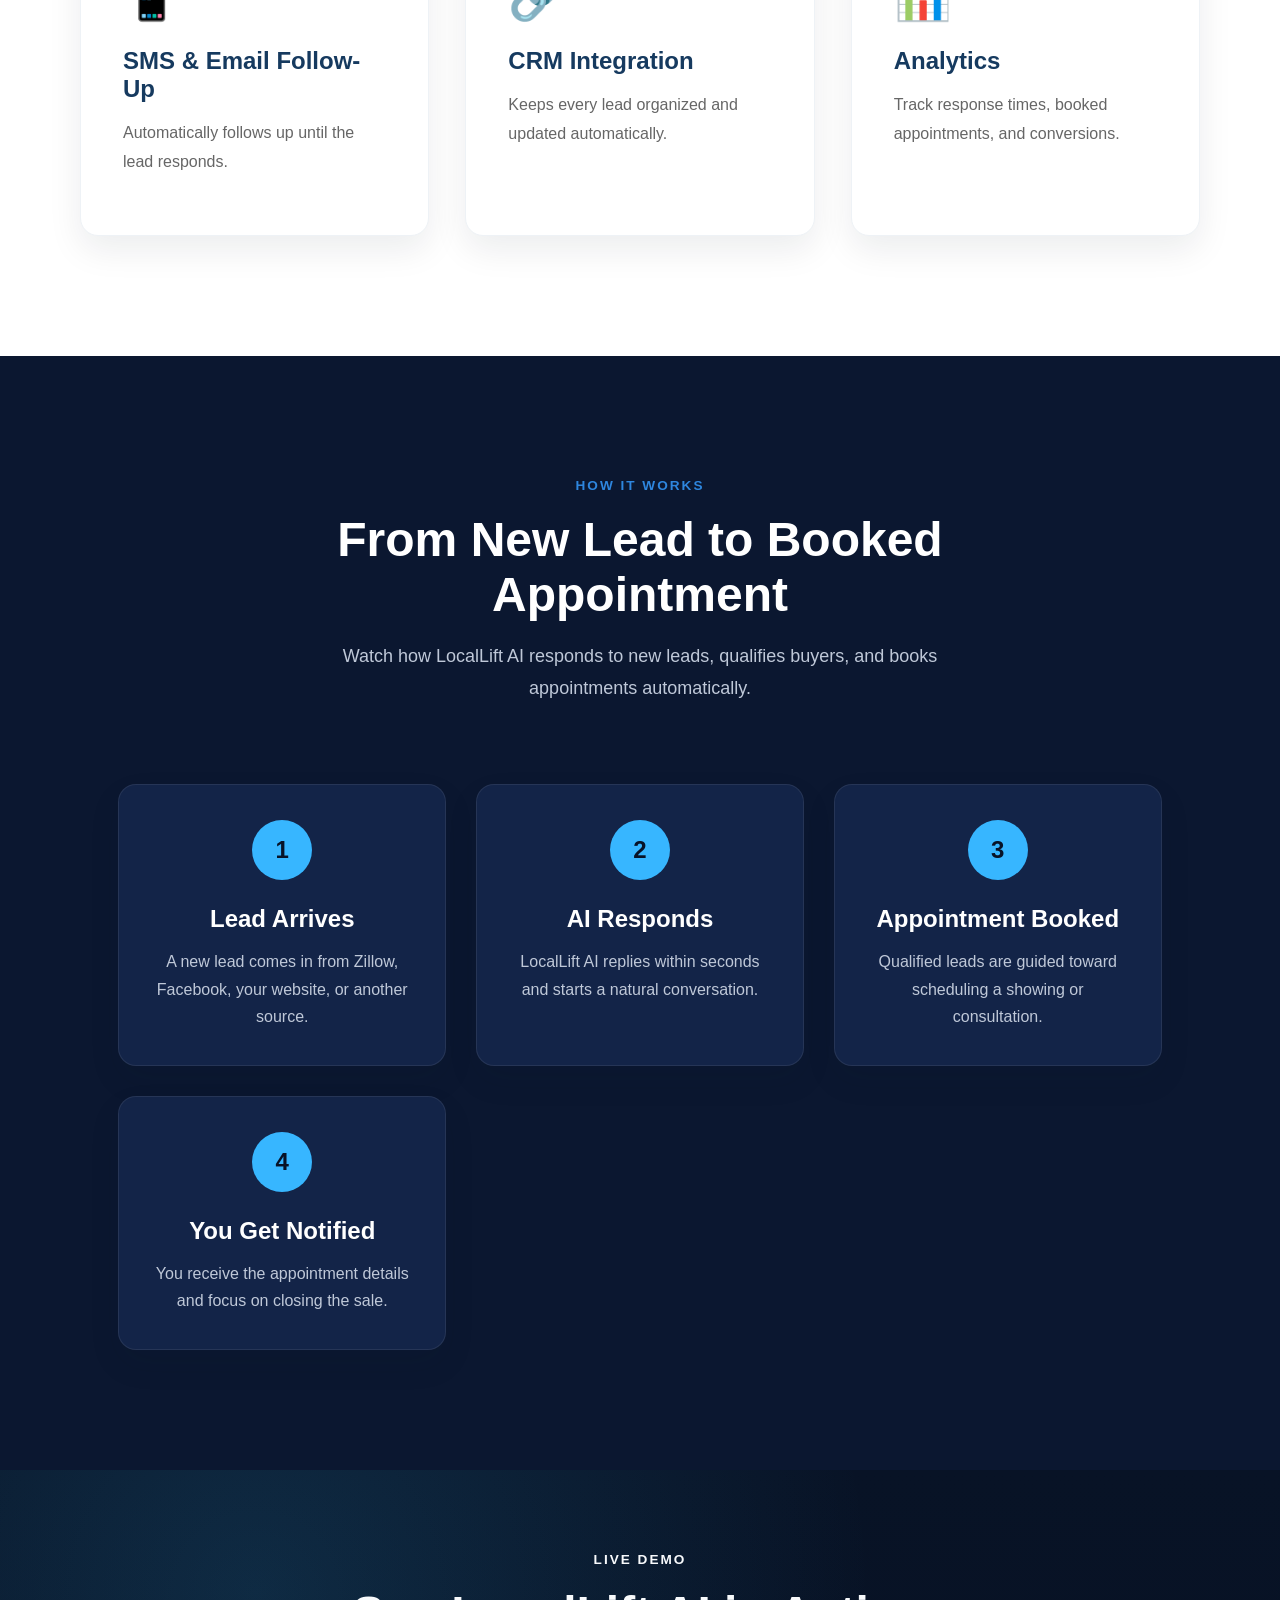
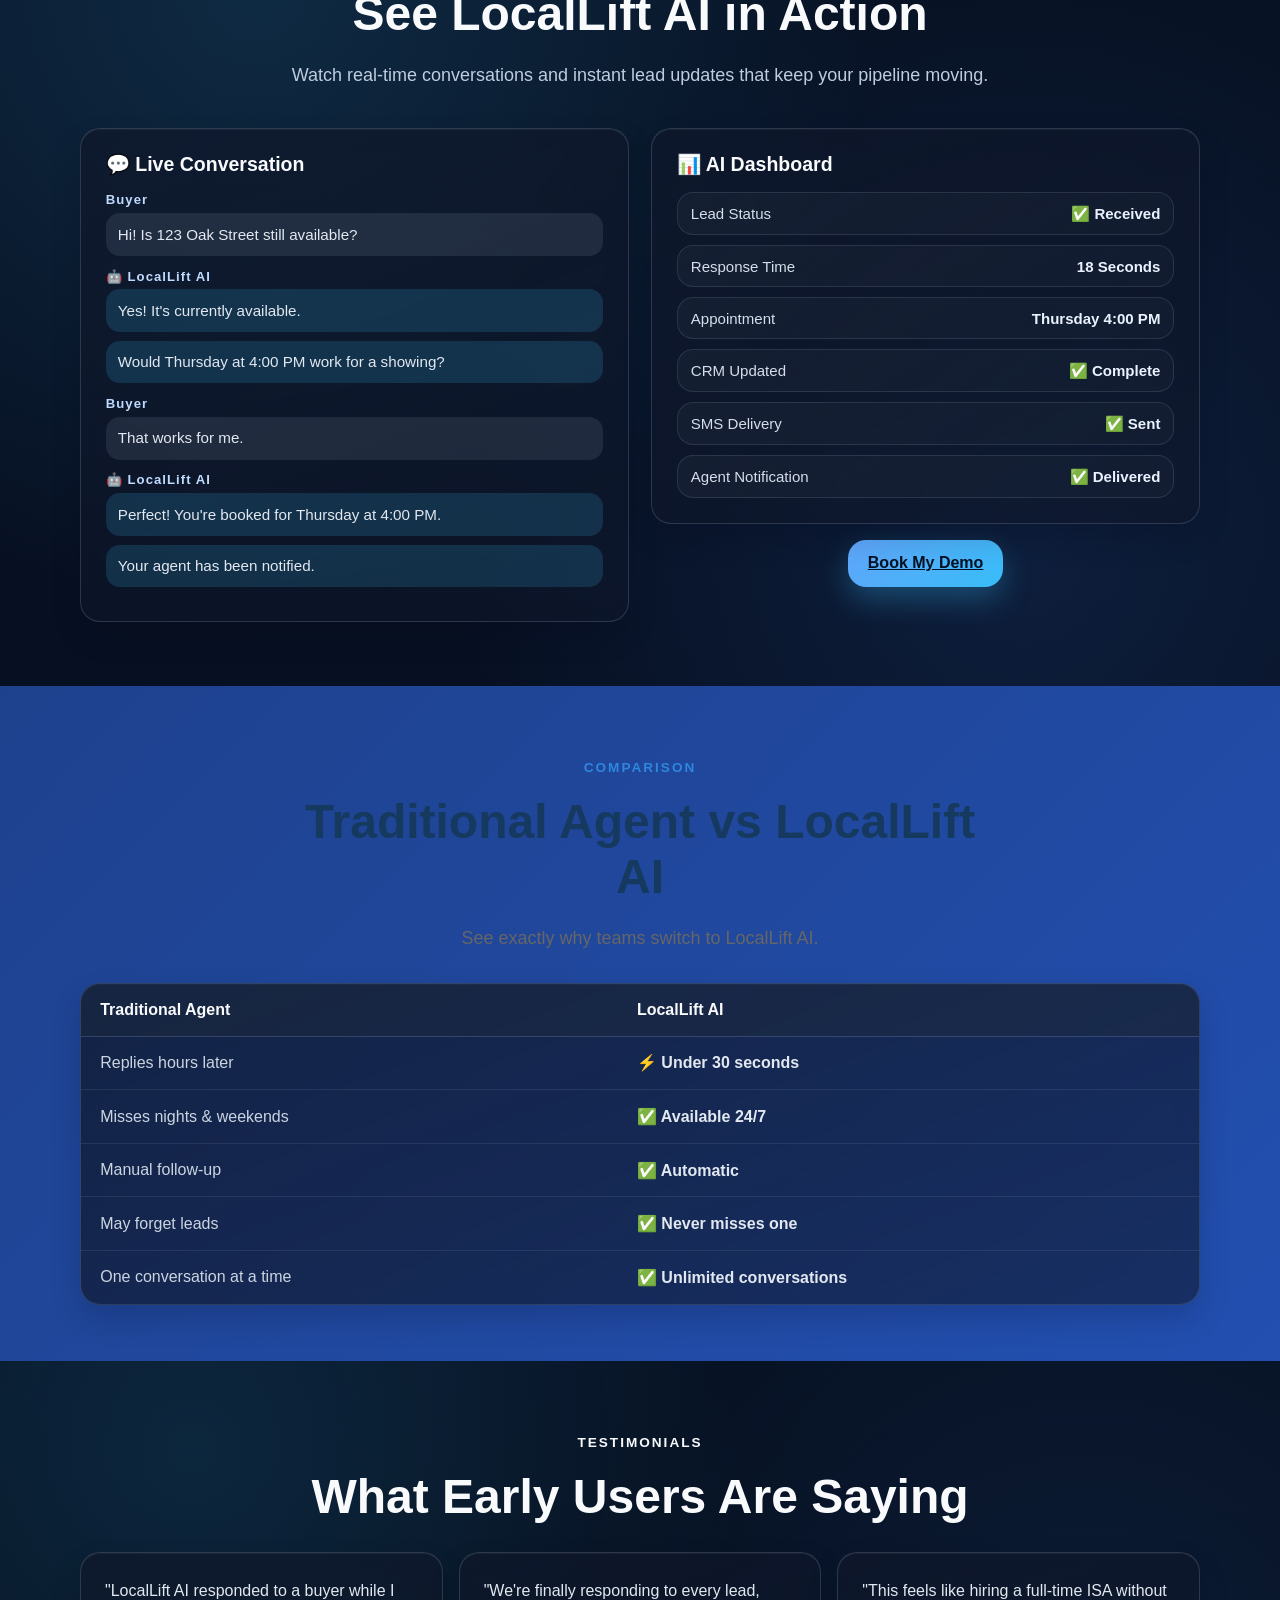
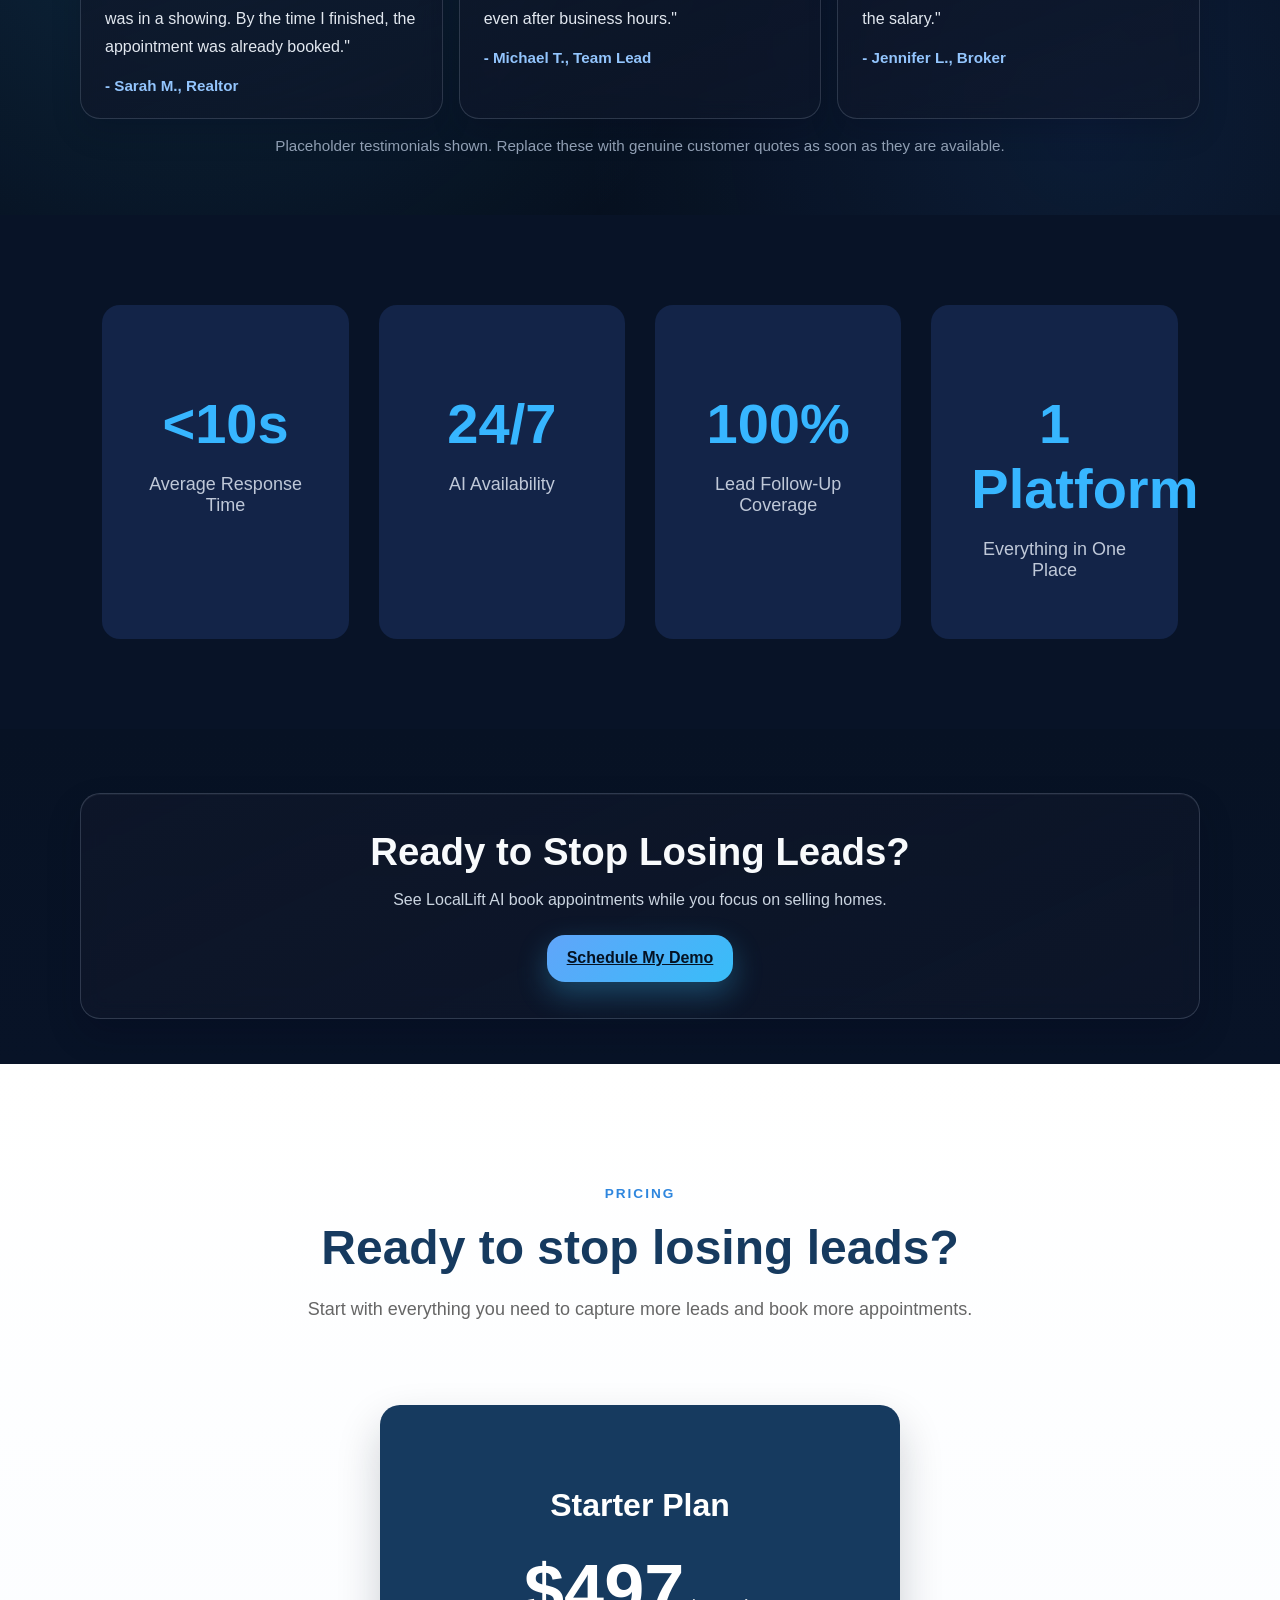
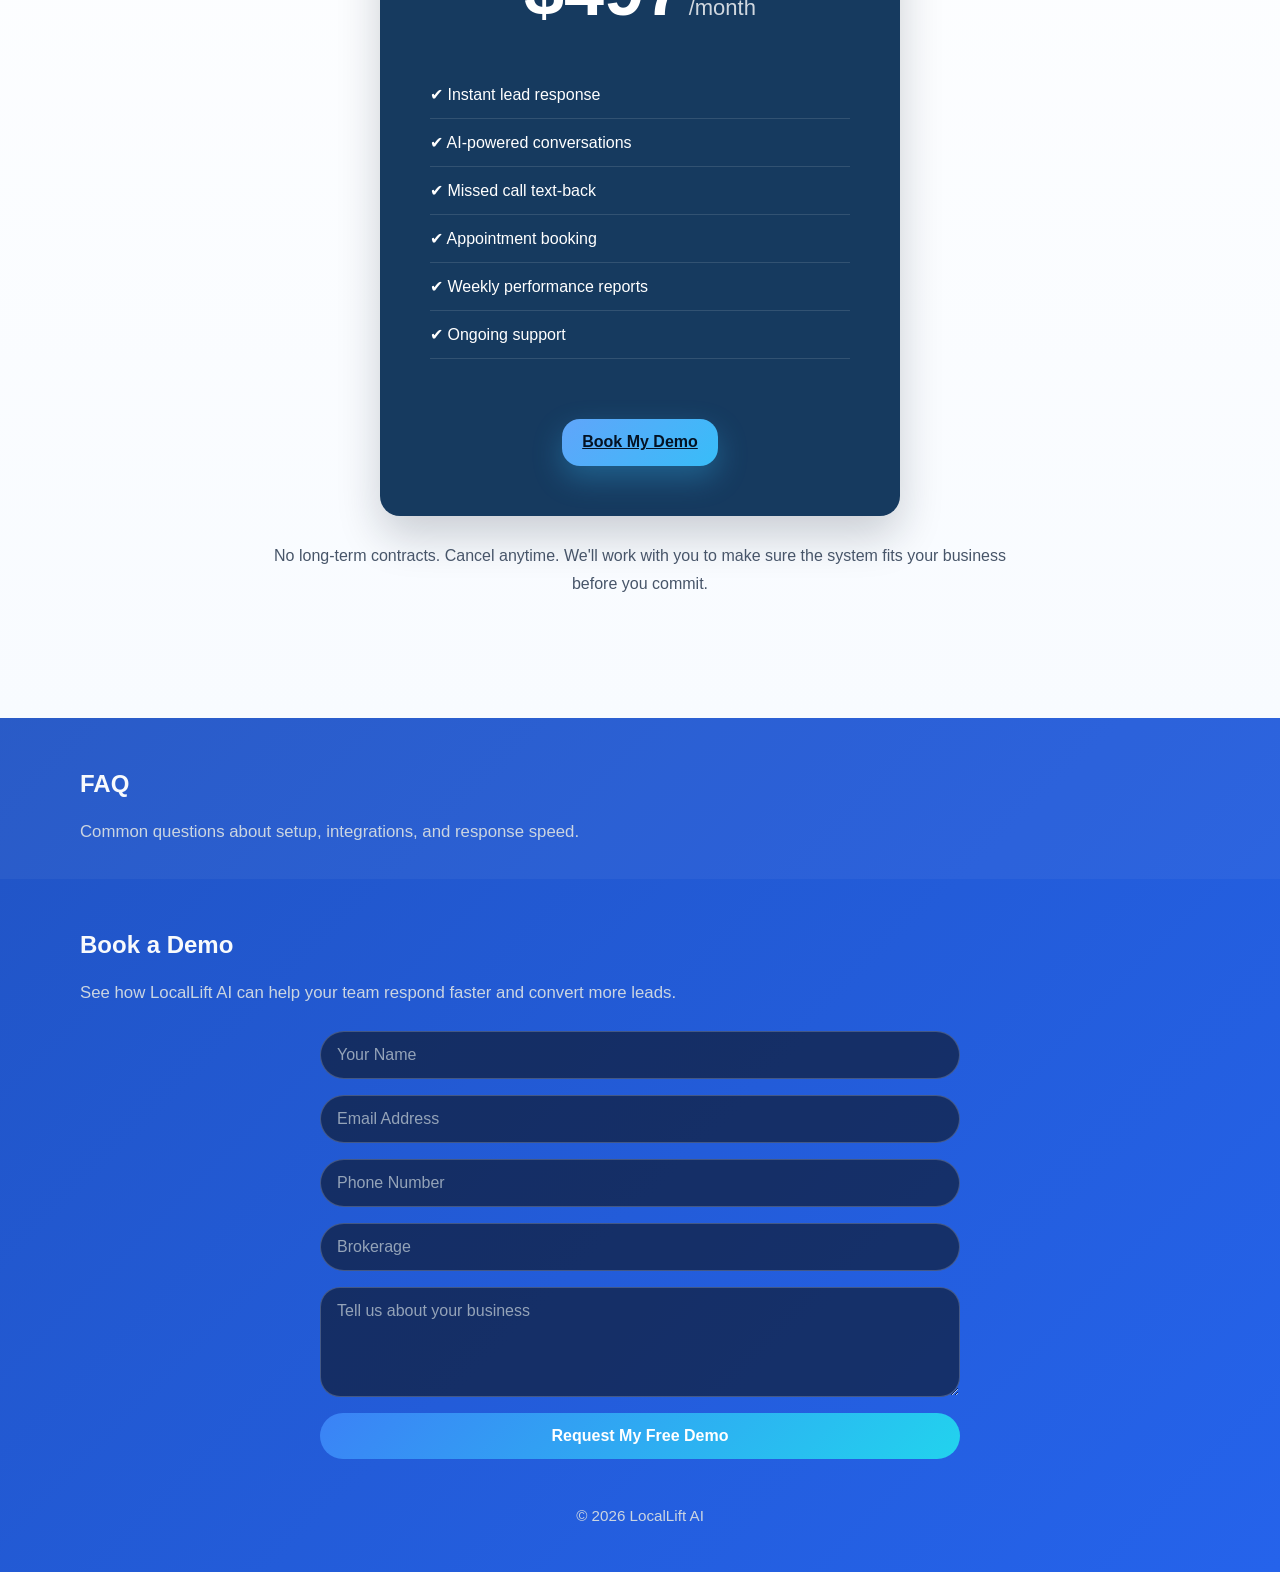
==== commit 09f545f0: "Update index.html" ====
--- a/index.html
+++ b/index.html
@@ -183,48 +183,47 @@
       <div class="container">
         <div class="section-title">
           <span>WHY LOCALLIFT AI</span>
-          <h2>Everything You Need to Capture More Leads</h2>
+          <h2>Why Real Estate Teams Choose LocalLift AI</h2>
           <p>
-            Respond instantly, automate follow-ups, and book more appointments without hiring
-            another assistant.
+            Built specifically for real estate professionals—not generic AI chatbots.
           </p>
         </div>
 
         <div class="feature-grid">
           <div class="feature-card">
             <div class="icon">⚡</div>
-            <h3>Instant Lead Response</h3>
-            <p>Respond to every new lead within seconds, 24/7.</p>
+            <h3>Instant Responses</h3>
+            <p>Reply to every new lead in under 30 seconds, 24/7.</p>
           </div>
 
           <div class="feature-card">
-            <div class="icon">💬</div>
-            <h3>AI Conversations</h3>
-            <p>Answer common real estate questions automatically.</p>
+            <div class="icon">🏡</div>
+            <h3>Real Estate Trained</h3>
+            <p>Knows how to answer buyer questions naturally and professionally.</p>
           </div>
 
           <div class="feature-card">
             <div class="icon">📅</div>
             <h3>Appointment Booking</h3>
-            <p>Schedule showings without back-and-forth texting.</p>
+            <p>Schedules qualified buyers directly onto your calendar.</p>
           </div>
 
           <div class="feature-card">
-            <div class="icon">📞</div>
-            <h3>Missed Call Text Back</h3>
-            <p>Every missed call instantly receives a friendly text.</p>
+            <div class="icon">📱</div>
+            <h3>SMS &amp; Email Follow-Up</h3>
+            <p>Automatically follows up until the lead responds.</p>
           </div>
 
           <div class="feature-card">
-            <div class="icon">📈</div>
-            <h3>Weekly Reports</h3>
-            <p>Know exactly how many leads and appointments you gained.</p>
+            <div class="icon">🔗</div>
+            <h3>CRM Integration</h3>
+            <p>Keeps every lead organized and updated automatically.</p>
           </div>
 
           <div class="feature-card">
-            <div class="icon">🤝</div>
-            <h3>Built for Realtors</h3>
-            <p>Designed specifically for individual agents and small teams.</p>
+            <div class="icon">📊</div>
+            <h3>Analytics</h3>
+            <p>Track response times, booked appointments, and conversions.</p>
           </div>
         </div>
       </div>
@@ -338,6 +337,87 @@
       </div>
     </section>
 
+    <section id="comparison" class="comparison-section">
+      <div class="container">
+        <div class="section-title comparison-title">
+          <span>COMPARISON</span>
+          <h2>Traditional Agent vs LocalLift AI</h2>
+          <p>See exactly why teams switch to LocalLift AI.</p>
+        </div>
+
+        <div class="comparison-table-wrap">
+          <table class="comparison-table" aria-label="Traditional Agent versus LocalLift AI">
+            <thead>
+              <tr>
+                <th>Traditional Agent</th>
+                <th>LocalLift AI</th>
+              </tr>
+            </thead>
+            <tbody>
+              <tr>
+                <td>Replies hours later</td>
+                <td>⚡ Under 30 seconds</td>
+              </tr>
+              <tr>
+                <td>Misses nights &amp; weekends</td>
+                <td>✅ Available 24/7</td>
+              </tr>
+              <tr>
+                <td>Manual follow-up</td>
+                <td>✅ Automatic</td>
+              </tr>
+              <tr>
+                <td>May forget leads</td>
+                <td>✅ Never misses one</td>
+              </tr>
+              <tr>
+                <td>One conversation at a time</td>
+                <td>✅ Unlimited conversations</td>
+              </tr>
+            </tbody>
+          </table>
+        </div>
+      </div>
+    </section>
+
+    <section id="testimonials" class="testimonials-section">
+      <div class="container">
+        <div class="section-title testimonials-title">
+          <span>TESTIMONIALS</span>
+          <h2>What Early Users Are Saying</h2>
+        </div>
+
+        <div class="testimonials-grid">
+          <article class="testimonial-card">
+            <p class="testimonial-quote">
+              "LocalLift AI responded to a buyer while I was in a showing. By the time I
+              finished, the appointment was already booked."
+            </p>
+            <p class="testimonial-author">- Sarah M., Realtor</p>
+          </article>
+
+          <article class="testimonial-card">
+            <p class="testimonial-quote">
+              "We're finally responding to every lead, even after business hours."
+            </p>
+            <p class="testimonial-author">- Michael T., Team Lead</p>
+          </article>
+
+          <article class="testimonial-card">
+            <p class="testimonial-quote">
+              "This feels like hiring a full-time ISA without the salary."
+            </p>
+            <p class="testimonial-author">- Jennifer L., Broker</p>
+          </article>
+        </div>
+
+        <p class="testimonial-note">
+          Placeholder testimonials shown. Replace these with genuine customer quotes as soon as
+          they are available.
+        </p>
+      </div>
+    </section>
+
     <section class="stats">
       <div class="stat">
         <h2>&lt;10s</h2>
@@ -357,6 +437,16 @@
       <div class="stat">
         <h2>1 Platform</h2>
         <p>Everything in One Place</p>
+      </div>
+    </section>
+
+    <section id="pre-pricing-cta" class="cta-banner-section">
+      <div class="container">
+        <div class="cta-banner-card">
+          <h2>Ready to Stop Losing Leads?</h2>
+          <p>See LocalLift AI book appointments while you focus on selling homes.</p>
+          <a href="contact.html" class="btn-primary">Schedule My Demo</a>
+        </div>
       </div>
     </section>
 
--- a/css/style.css
+++ b/css/style.css
@@ -15,7 +15,7 @@
 
 body {
   margin: 0;
-  font-family: 'Inter', Arial, sans-serif;
+  font-family: 'Plus Jakarta Sans', Arial, sans-serif;
   background: linear-gradient(135deg, var(--bg-dark), var(--accent-strong));
   color: var(--text-main);
 }
@@ -37,7 +37,7 @@
 }
 
 .logo {
-  font-family: 'Poppins', sans-serif;
+  font-family: 'Space Grotesk', sans-serif;
   font-size: 1.2rem;
   font-weight: 700;
 }
@@ -133,7 +133,7 @@
 }
 
 .hero h1 {
-  font-family: 'Poppins', sans-serif;
+  font-family: 'Space Grotesk', sans-serif;
   font-size: clamp(2.7rem, 5vw, 4.4rem);
   margin: 0 0 1.4rem;
   line-height: 1.1;
@@ -154,11 +154,19 @@
 }
 
 .hero-card {
-  background: rgba(17, 24, 39, 0.76);
-  border: 1px solid var(--border);
+  background: linear-gradient(160deg, rgba(15, 23, 42, 0.74), rgba(15, 23, 42, 0.56));
+  border: 1px solid rgba(148, 163, 184, 0.26);
   border-radius: 20px;
-  padding: 1.8rem;
-  box-shadow: 0 14px 36px rgba(2, 6, 23, 0.24);
+  padding: 2rem;
+  box-shadow: 0 18px 42px rgba(2, 6, 23, 0.22), inset 0 1px 0 rgba(255, 255, 255, 0.05);
+  backdrop-filter: blur(14px);
+  -webkit-backdrop-filter: blur(14px);
+  transition: transform 0.3s ease, box-shadow 0.3s ease;
+}
+
+.hero-card:hover {
+  transform: translateY(-6px);
+  box-shadow: 0 24px 48px rgba(2, 6, 23, 0.22), 0 0 40px rgba(59, 130, 246, 0.12);
 }
 
 .dashboard-panel {
@@ -176,7 +184,7 @@
 
 .dashboard-rows {
   display: grid;
-  gap: 0.5rem;
+  gap: 0.62rem;
 }
 
 .dashboard-row {
@@ -184,22 +192,32 @@
   justify-content: space-between;
   align-items: center;
   gap: 1rem;
-  padding: 0.5rem 0;
-  border-top: 1px solid rgba(148, 163, 184, 0.22);
-  color: #cbd5e1;
-  font-size: 0.95rem;
+  padding: 0.72rem 0.8rem;
+  border: 1px solid rgba(148, 163, 184, 0.18);
+  border-radius: 16px;
+  background: linear-gradient(145deg, rgba(30, 41, 59, 0.46), rgba(30, 41, 59, 0.3));
+  color: #d6deeb;
+  font-size: 0.94rem;
+  transition: transform 0.25s ease, border-color 0.25s ease, background 0.25s ease;
+}
+
+.dashboard-row:hover {
+  transform: translateX(4px);
+  border-color: rgba(96, 165, 250, 0.44);
+  background: linear-gradient(145deg, rgba(37, 99, 235, 0.26), rgba(30, 41, 59, 0.35));
 }
 
 .dashboard-row strong {
-  color: #e2e8f0;
+  color: #eaf2ff;
   font-weight: 700;
   text-align: right;
 }
 
 .conversation-title {
-  margin: 1rem 0 0.9rem;
-  color: #f8fafc;
-  font-size: 1.05rem;
+  margin: 0 0 1rem;
+  color: #e2e8f0;
+  font-size: 1.08rem;
+  letter-spacing: 0.01em;
 }
 
 .conversation-divider {
@@ -371,7 +389,7 @@
 }
 
 .workflow-section {
-  padding: 2.5rem 0 2rem;
+  padding: 3rem 0 2.4rem;
 }
 
 .workflow-title {
@@ -384,18 +402,28 @@
   margin: 0;
 }
 
+.workflow-intro {
+  margin: 0.9rem auto 0;
+  max-width: 700px;
+  color: #cbd5e1;
+  line-height: 1.7;
+  font-size: 1.04rem;
+}
+
 .workflow-grid {
   display: grid;
   grid-template-columns: repeat(4, minmax(0, 1fr));
-  gap: 1rem;
+  gap: 1.15rem;
 }
 
 .workflow-card {
-  background: rgba(255, 255, 255, 0.08);
-  border: 1px solid rgba(255, 255, 255, 0.12);
-  border-radius: 18px;
-  padding: 1.4rem;
-  box-shadow: 0 12px 28px rgba(2, 6, 23, 0.16);
+  background: linear-gradient(160deg, rgba(15, 23, 42, 0.74), rgba(15, 23, 42, 0.56));
+  border: 1px solid rgba(148, 163, 184, 0.24);
+  border-radius: 20px;
+  padding: 1.55rem;
+  box-shadow: 0 14px 30px rgba(2, 6, 23, 0.16), inset 0 1px 0 rgba(255, 255, 255, 0.05);
+  backdrop-filter: blur(10px);
+  -webkit-backdrop-filter: blur(10px);
 }
 
 .step-card {
@@ -404,20 +432,21 @@
 
 .step-card:hover {
   transform: translateY(-8px);
-  box-shadow: 0 0 40px rgba(59, 130, 246, 0.12);
+  box-shadow: 0 16px 32px rgba(2, 6, 23, 0.2), 0 0 40px rgba(59, 130, 246, 0.12);
 }
 
 .workflow-meta {
-  margin: 0 0 0.8rem;
-  color: #93c5fd;
-  font-size: 0.92rem;
+  margin: 0 0 0.95rem;
+  color: #7dd3fc;
+  font-size: 1.15rem;
   line-height: 1.5;
 }
 
 .workflow-card h3 {
-  margin: 0 0 0.7rem;
-  color: #f8fafc;
-  font-size: 1.22rem;
+  margin: 0 0 0.65rem;
+  color: #f8fafc;
+  font-family: 'Space Grotesk', sans-serif;
+  font-size: 1.2rem;
 }
 
 .workflow-card p {
@@ -645,6 +674,195 @@
   line-height: 1.7;
 }
 
+.action-section {
+  padding: 5rem 0 4rem;
+  background:
+    radial-gradient(circle at 20% 15%, rgba(56, 189, 248, 0.14), transparent 50%),
+    radial-gradient(circle at 80% 85%, rgba(59, 130, 246, 0.12), transparent 46%),
+    linear-gradient(180deg, #081326, #071022);
+}
+
+.action-title {
+  margin-bottom: 2.25rem;
+}
+
+.action-title h2,
+.action-title p,
+.action-title span {
+  color: #f8fafc;
+}
+
+.action-title p {
+  color: #bfccdf;
+}
+
+.action-grid {
+  display: grid;
+  grid-template-columns: 1fr 1fr;
+  gap: 1.4rem;
+  align-items: start;
+}
+
+.action-card {
+  background: linear-gradient(160deg, rgba(15, 23, 42, 0.74), rgba(15, 23, 42, 0.56));
+  border: 1px solid rgba(148, 163, 184, 0.24);
+  border-radius: 20px;
+  padding: 1.55rem;
+  box-shadow: 0 14px 30px rgba(2, 6, 23, 0.16), inset 0 1px 0 rgba(255, 255, 255, 0.05);
+  backdrop-filter: blur(10px);
+  -webkit-backdrop-filter: blur(10px);
+  transition: transform 0.3s ease, box-shadow 0.3s ease, border-color 0.3s ease;
+}
+
+.action-card:hover {
+  transform: translateY(-8px);
+  box-shadow: 0 16px 32px rgba(2, 6, 23, 0.2), 0 0 40px rgba(59, 130, 246, 0.12);
+  border-color: rgba(96, 165, 250, 0.42);
+}
+
+.action-card h3 {
+  margin: 0 0 1rem;
+  color: #f8fafc;
+  font-family: 'Space Grotesk', sans-serif;
+  font-size: 1.22rem;
+}
+
+.conversation-card .chat-line {
+  margin-bottom: 0.55rem;
+}
+
+.action-panel {
+  display: grid;
+  gap: 1rem;
+}
+
+.action-cta-wrap {
+  text-align: center;
+}
+
+.comparison-section {
+  padding: 4.5rem 0 3.5rem;
+  background: rgba(255, 255, 255, 0.02);
+}
+
+.comparison-title {
+  margin-bottom: 1.8rem;
+}
+
+.comparison-table-wrap {
+  border: 1px solid rgba(148, 163, 184, 0.22);
+  border-radius: 20px;
+  background: linear-gradient(160deg, rgba(15, 23, 42, 0.74), rgba(15, 23, 42, 0.56));
+  box-shadow: 0 14px 30px rgba(2, 6, 23, 0.16), inset 0 1px 0 rgba(255, 255, 255, 0.05);
+  backdrop-filter: blur(10px);
+  -webkit-backdrop-filter: blur(10px);
+  overflow-x: auto;
+}
+
+.comparison-table {
+  width: 100%;
+  min-width: 620px;
+  border-collapse: collapse;
+}
+
+.comparison-table th,
+.comparison-table td {
+  padding: 1.05rem 1.2rem;
+  text-align: left;
+}
+
+.comparison-table thead th {
+  font-family: 'Space Grotesk', sans-serif;
+  font-size: 1rem;
+  color: #f8fafc;
+  border-bottom: 1px solid rgba(148, 163, 184, 0.25);
+  background: rgba(30, 41, 59, 0.42);
+}
+
+.comparison-table tbody td {
+  color: #cbd5e1;
+  border-bottom: 1px solid rgba(148, 163, 184, 0.14);
+}
+
+.comparison-table tbody tr:last-child td {
+  border-bottom: none;
+}
+
+.comparison-table tbody tr {
+  transition: background 0.25s ease;
+}
+
+.comparison-table tbody tr:hover {
+  background: rgba(59, 130, 246, 0.12);
+}
+
+.comparison-table tbody td:nth-child(2) {
+  color: #e2e8f0;
+  font-weight: 600;
+}
+
+.testimonials-section {
+  padding: 4.5rem 0 3.8rem;
+  background:
+    radial-gradient(circle at 15% 20%, rgba(56, 189, 248, 0.12), transparent 48%),
+    radial-gradient(circle at 85% 80%, rgba(59, 130, 246, 0.1), transparent 44%),
+    linear-gradient(180deg, #071224, #06101f);
+}
+
+.testimonials-title {
+  margin-bottom: 1.8rem;
+}
+
+.testimonials-title h2,
+.testimonials-title span {
+  color: #f8fafc;
+}
+
+.testimonials-grid {
+  display: grid;
+  grid-template-columns: repeat(3, minmax(0, 1fr));
+  gap: 1rem;
+}
+
+.testimonial-card {
+  background: linear-gradient(160deg, rgba(15, 23, 42, 0.74), rgba(15, 23, 42, 0.56));
+  border: 1px solid rgba(148, 163, 184, 0.24);
+  border-radius: 20px;
+  padding: 1.5rem;
+  box-shadow: 0 14px 30px rgba(2, 6, 23, 0.16), inset 0 1px 0 rgba(255, 255, 255, 0.05);
+  backdrop-filter: blur(10px);
+  -webkit-backdrop-filter: blur(10px);
+  transition: transform 0.3s ease, box-shadow 0.3s ease, border-color 0.3s ease;
+}
+
+.testimonial-card:hover {
+  transform: translateY(-8px);
+  box-shadow: 0 16px 32px rgba(2, 6, 23, 0.2), 0 0 36px rgba(59, 130, 246, 0.12);
+  border-color: rgba(96, 165, 250, 0.42);
+}
+
+.testimonial-quote {
+  margin: 0 0 1rem;
+  color: #e2e8f0;
+  line-height: 1.75;
+  font-size: 1rem;
+}
+
+.testimonial-author {
+  margin: 0;
+  color: #93c5fd;
+  font-weight: 600;
+  font-size: 0.95rem;
+}
+
+.testimonial-note {
+  margin: 1.1rem auto 0;
+  color: #94a3b8;
+  text-align: center;
+  max-width: 760px;
+  font-size: 0.95rem;
+}
+
 .journey-arrow {
   font-size: 1.5rem;
   color: #2e86de;
@@ -670,6 +888,45 @@
 .pricing {
   padding: 120px 0;
   background: linear-gradient(180deg, #ffffff 0%, #f8fbff 100%);
+}
+
+.cta-banner-section {
+  padding: 4rem 0 2.8rem;
+  background: linear-gradient(180deg, #071224 0%, #081327 100%);
+}
+
+.cta-banner-card {
+  text-align: center;
+  background: linear-gradient(155deg, rgba(15, 23, 42, 0.8), rgba(15, 23, 42, 0.58));
+  border: 1px solid rgba(148, 163, 184, 0.26);
+  border-radius: 20px;
+  padding: 2.25rem 1.4rem;
+  box-shadow: 0 16px 34px rgba(2, 6, 23, 0.2), inset 0 1px 0 rgba(255, 255, 255, 0.05);
+  backdrop-filter: blur(10px);
+  -webkit-backdrop-filter: blur(10px);
+}
+
+.cta-banner-card h2 {
+  margin: 0 0 0.75rem;
+  color: #f8fafc;
+  font-family: 'Space Grotesk', sans-serif;
+  font-size: clamp(1.8rem, 3vw, 2.4rem);
+}
+
+.cta-banner-card p {
+  margin: 0 auto 1.35rem;
+  color: #cbd5e1;
+  max-width: 720px;
+  line-height: 1.7;
+}
+
+.cta-banner-card .btn-primary {
+  transition: transform 0.25s ease, box-shadow 0.25s ease;
+}
+
+.cta-banner-card .btn-primary:hover {
+  transform: translateY(-3px);
+  box-shadow: 0 0 40px rgba(59, 130, 246, 0.18);
 }
 
 .pricing-card {
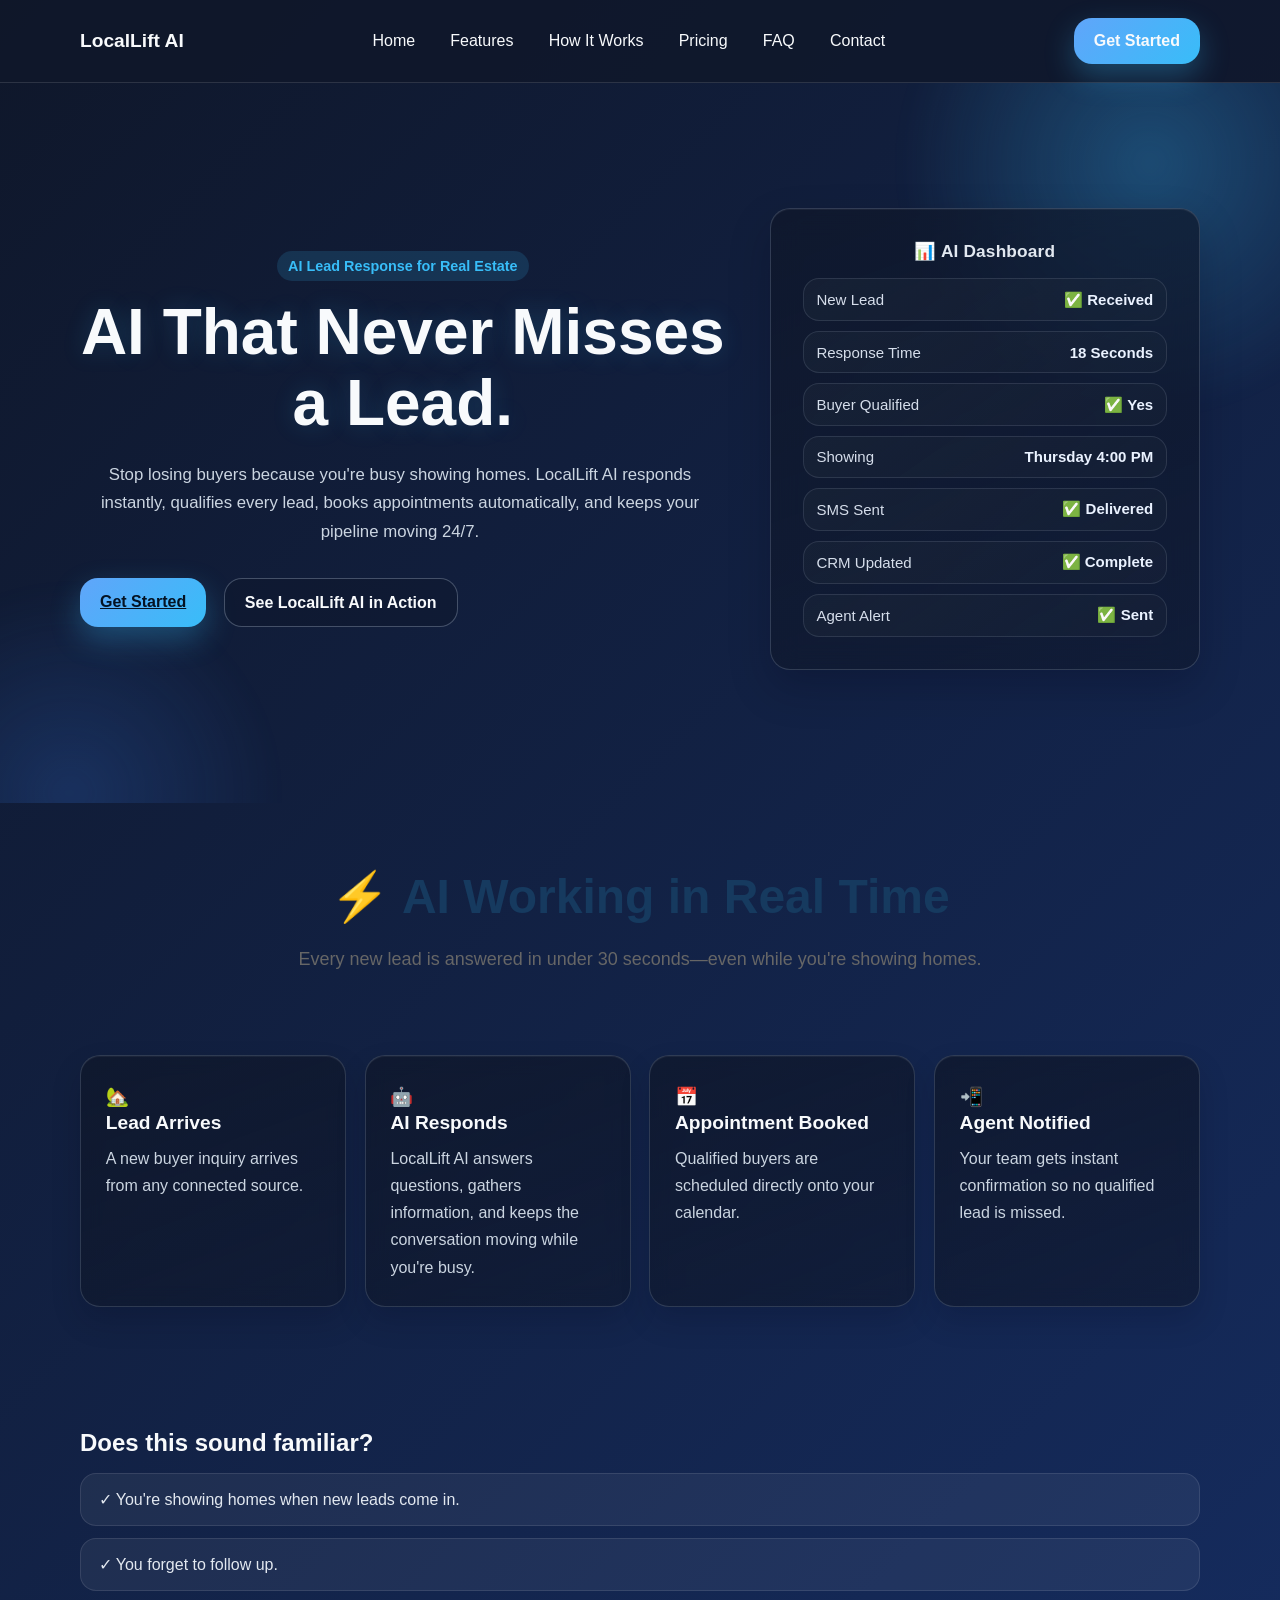
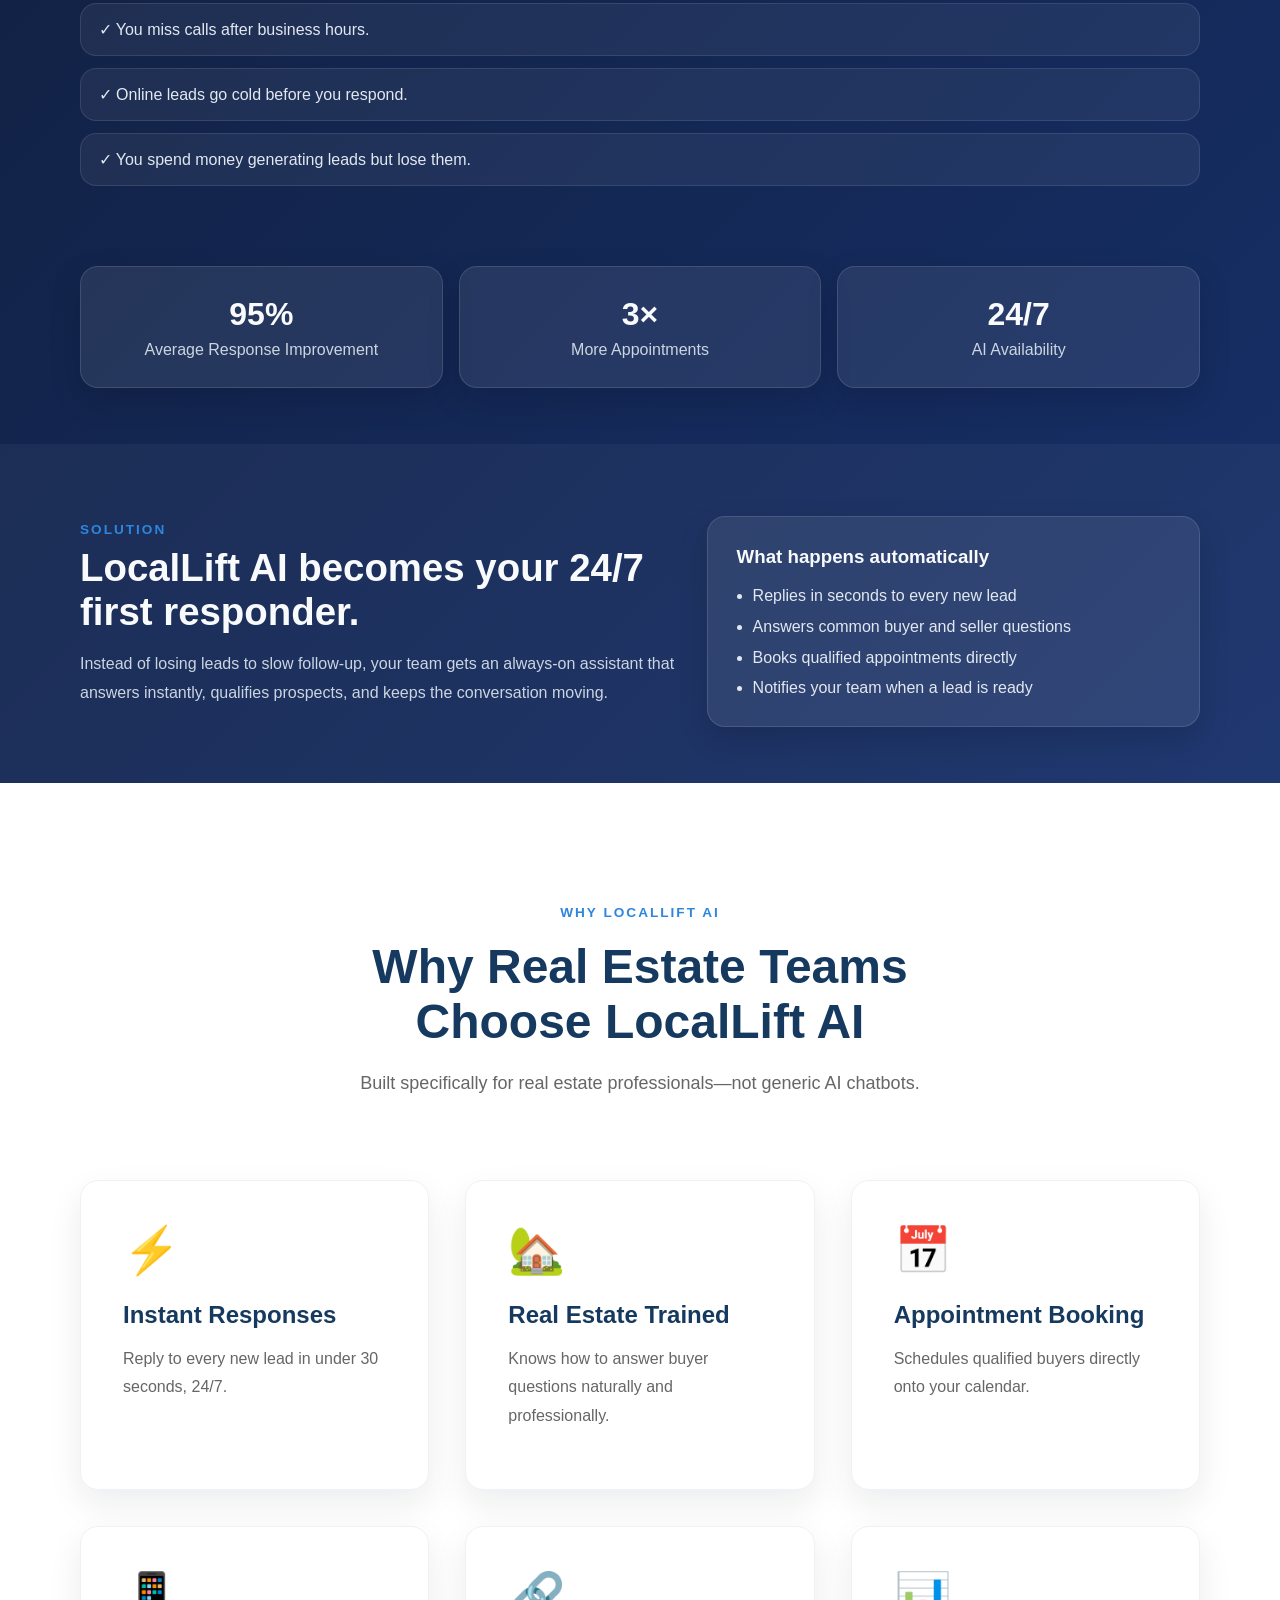
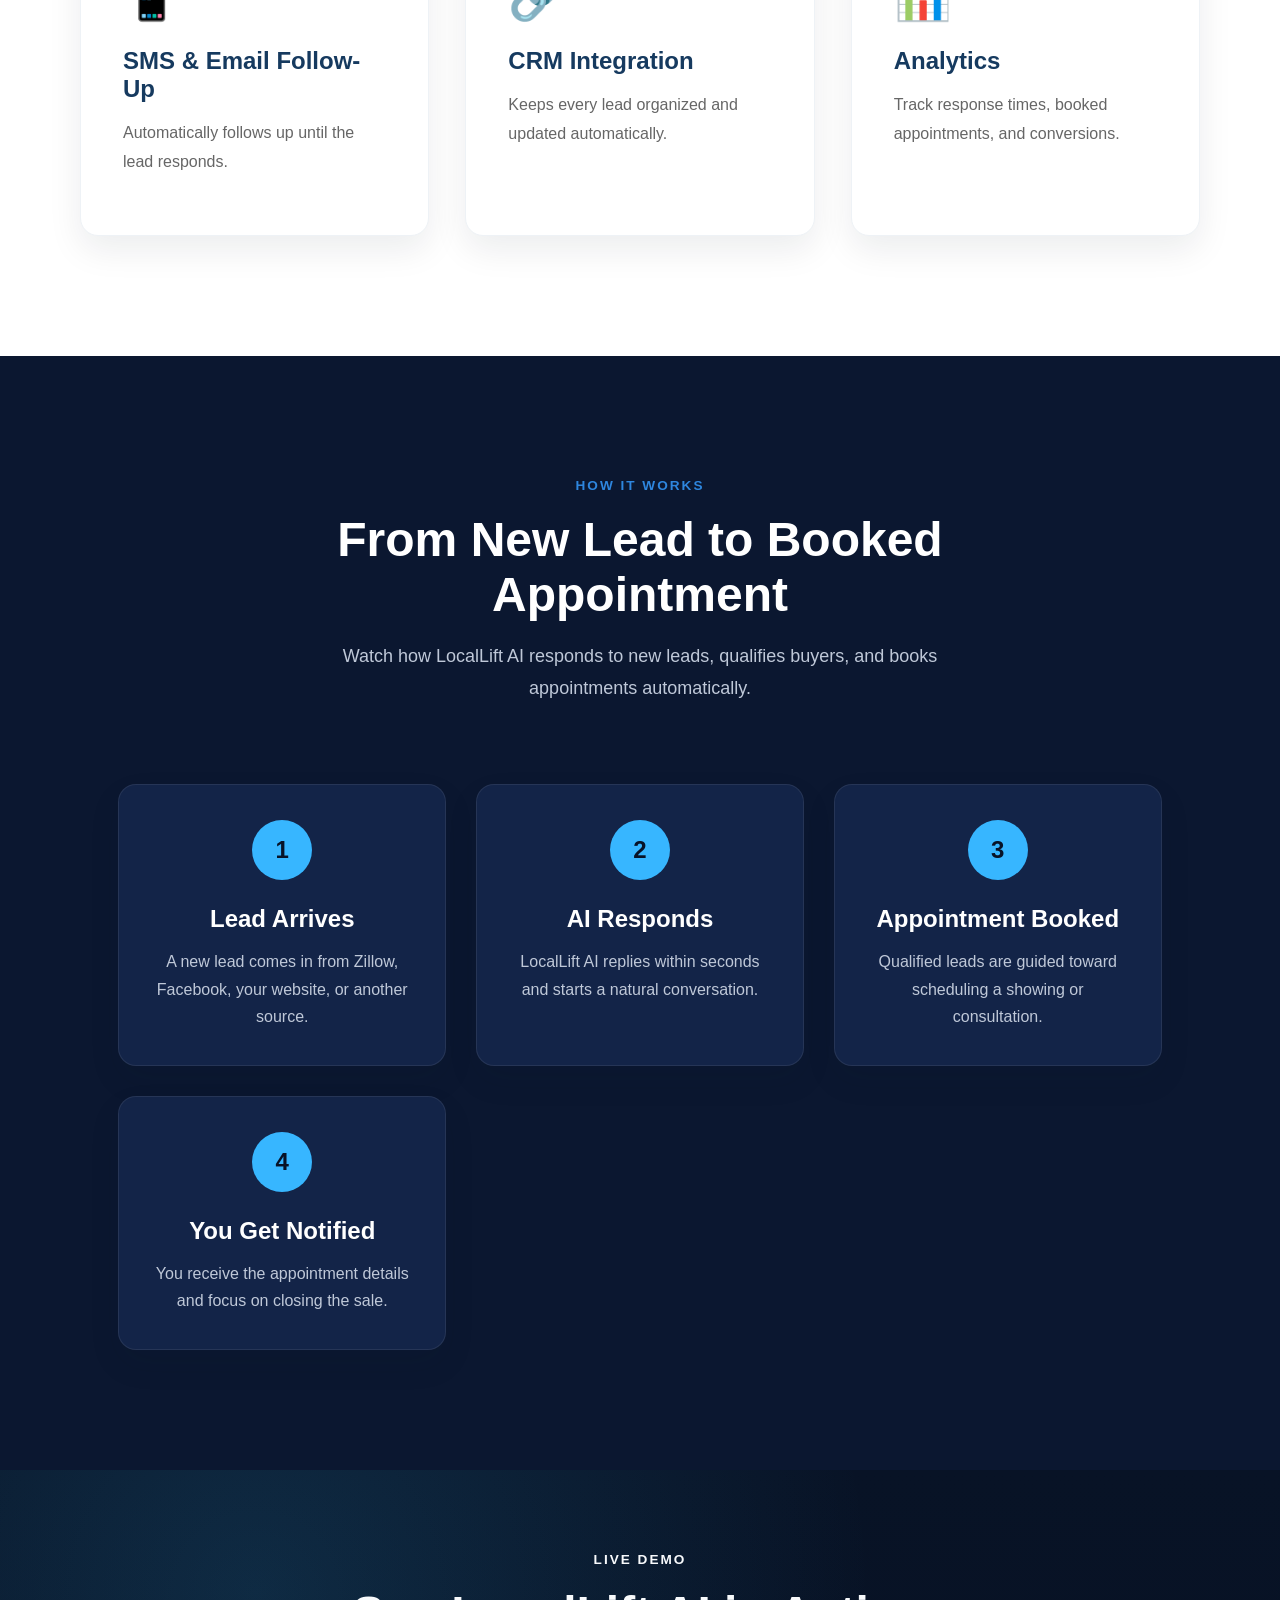
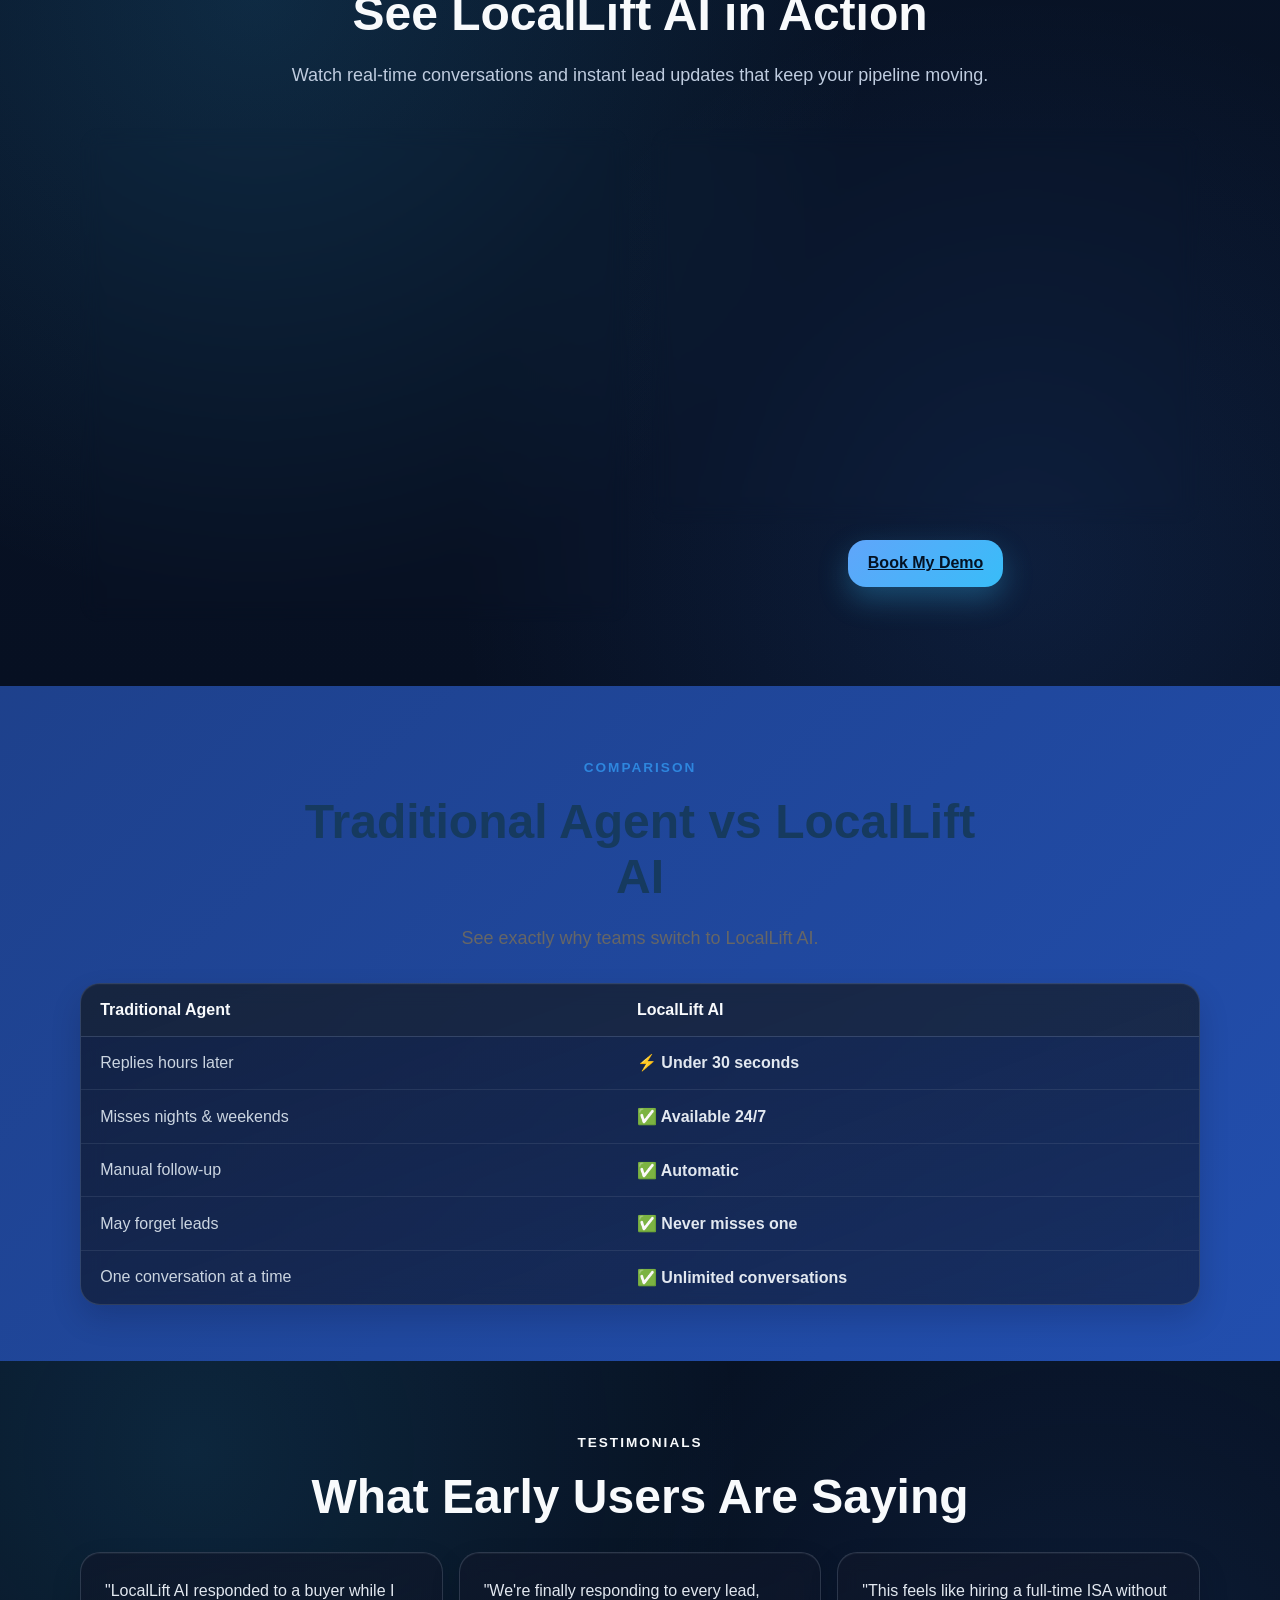
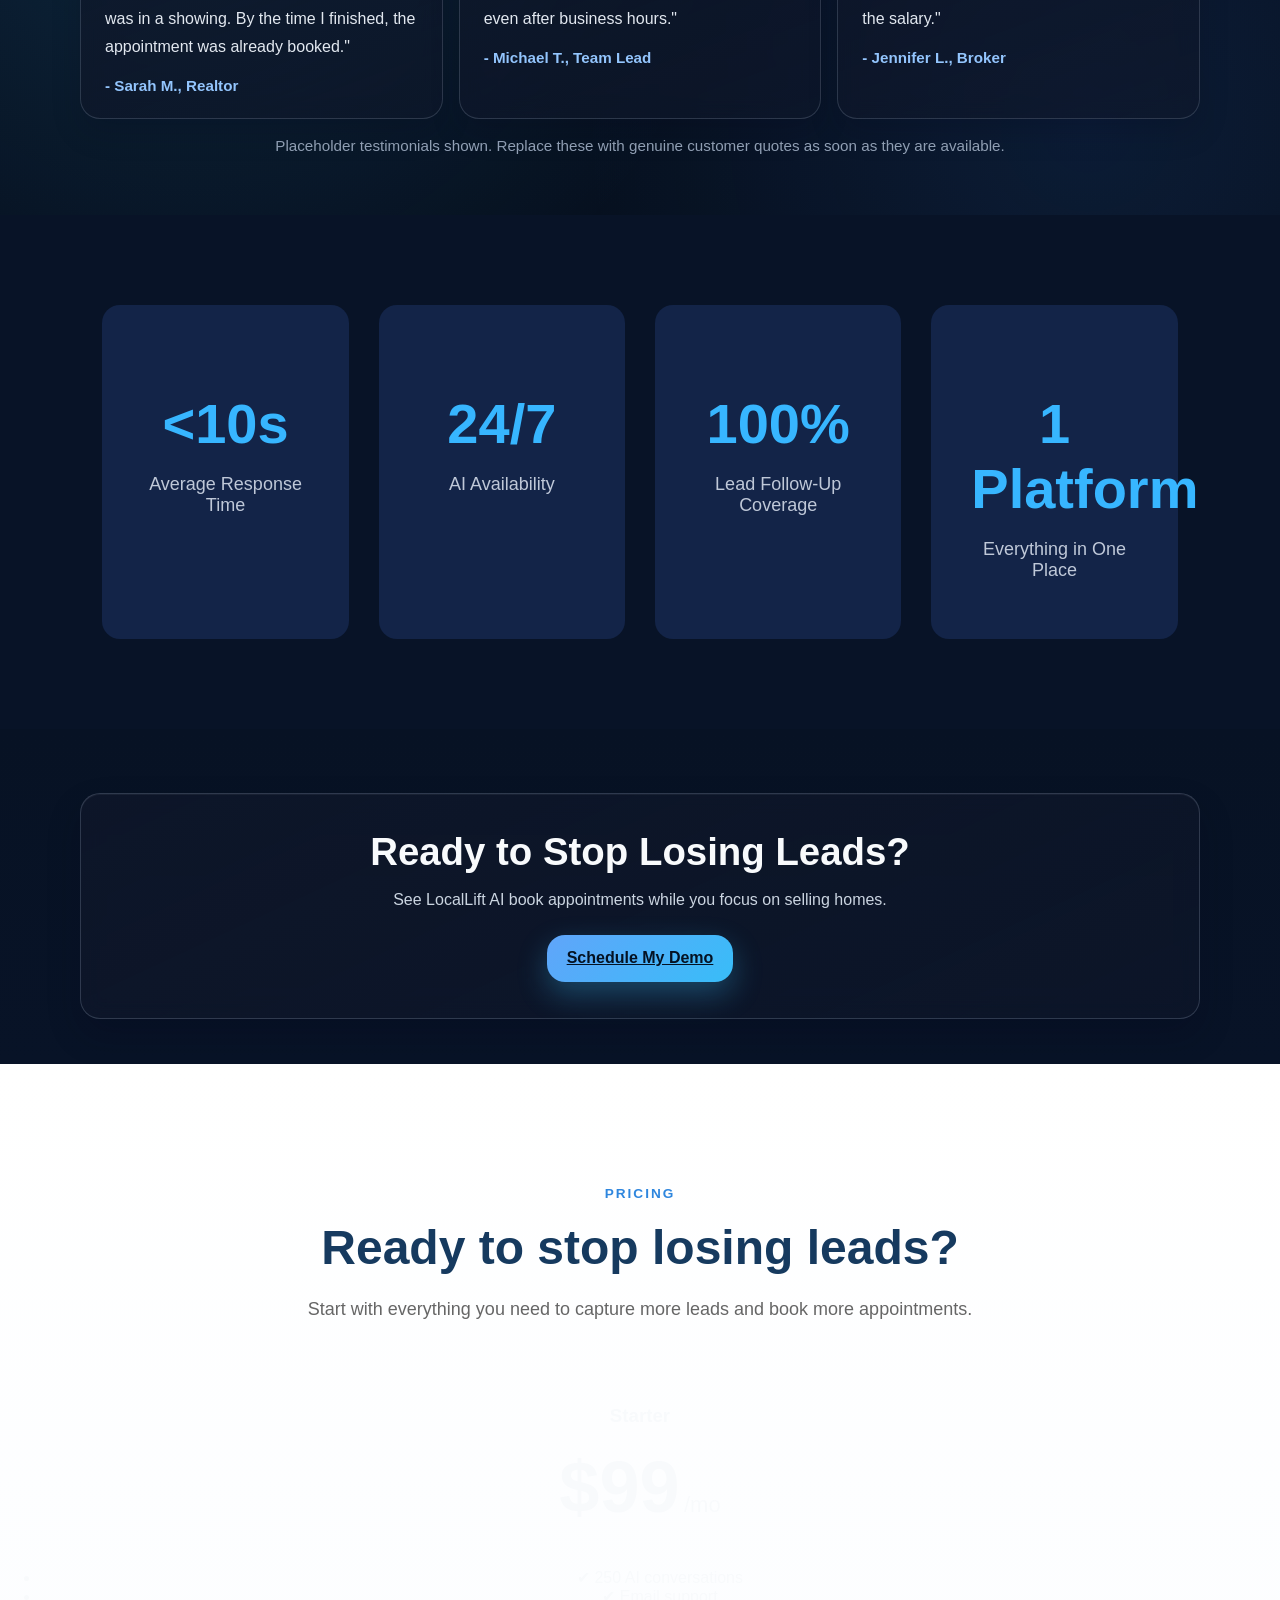
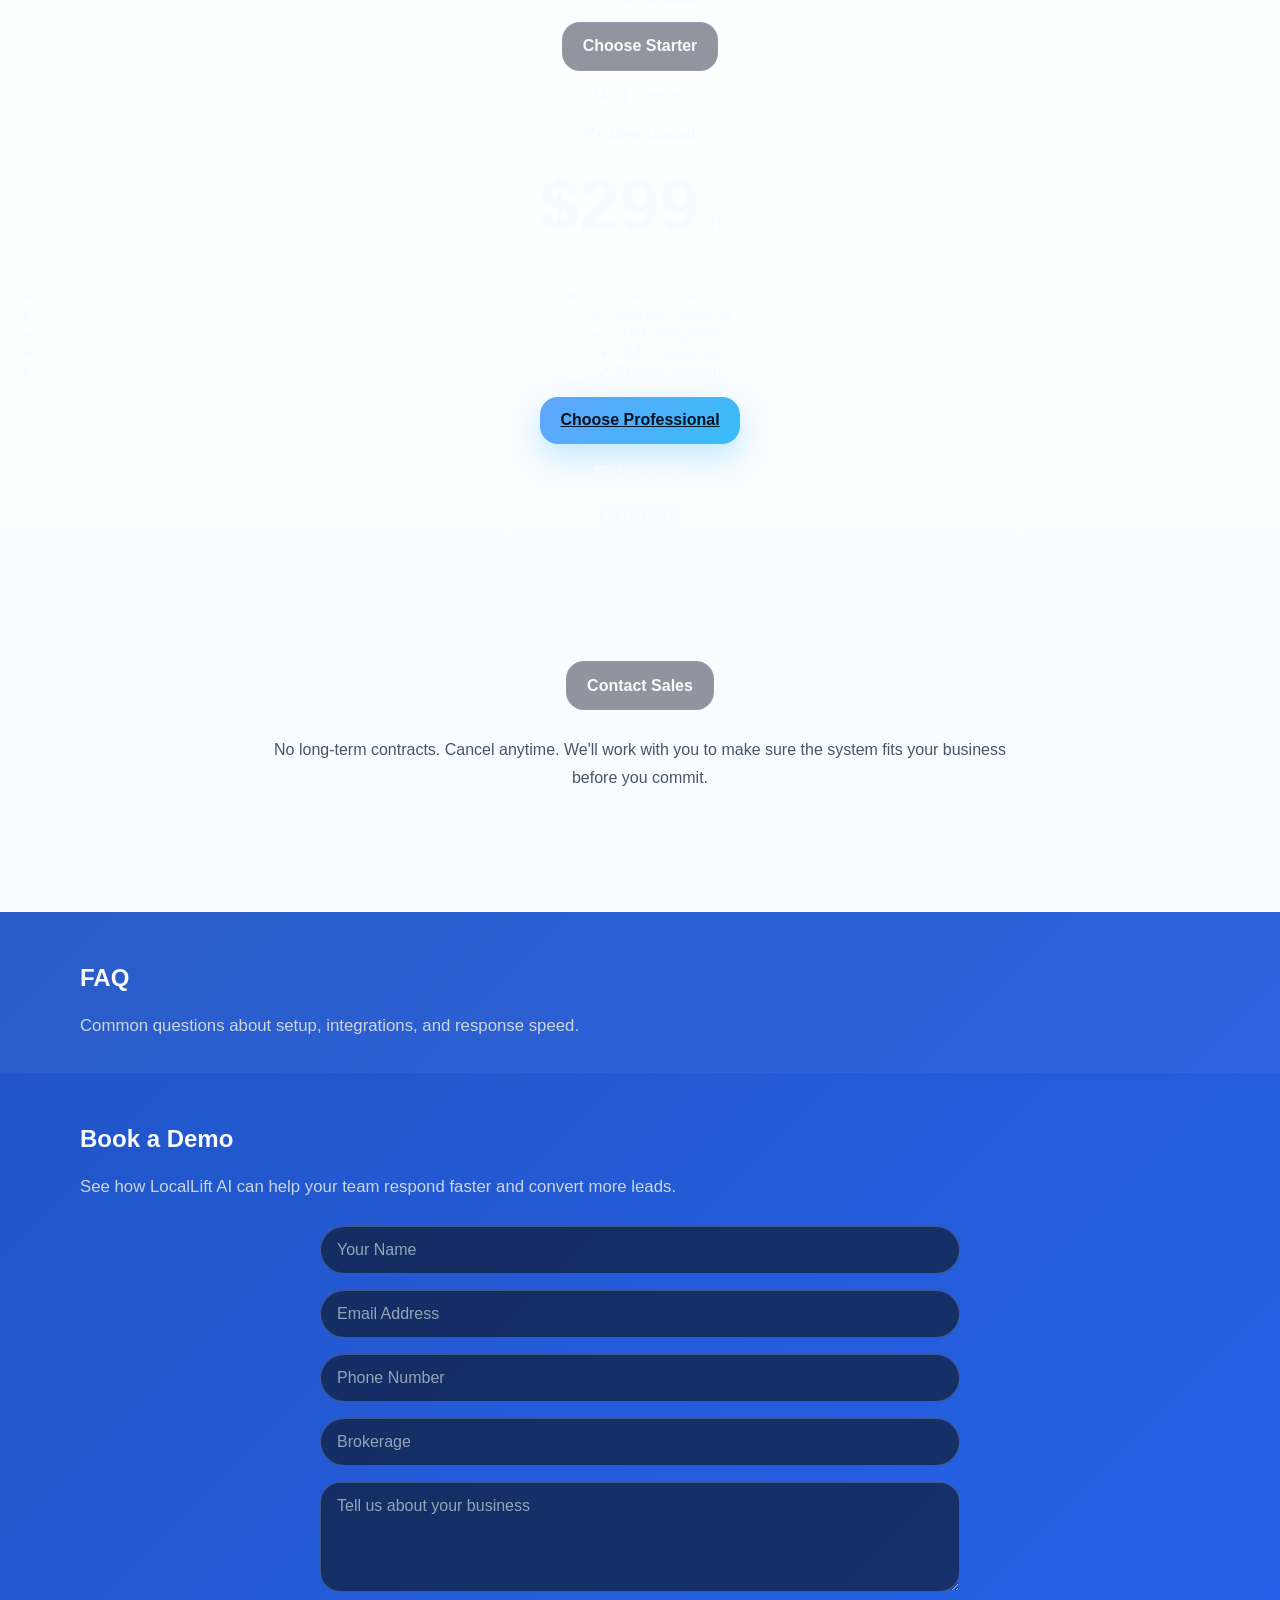
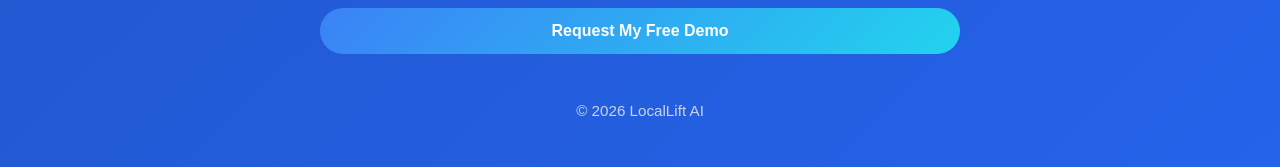
==== commit f13249c4: "Update index.html" ====
--- a/index.html
+++ b/index.html
@@ -457,24 +457,50 @@
         <p>Start with everything you need to capture more leads and book more appointments.</p>
       </div>
 
-      <div class="pricing-card">
-        <h3>Starter Plan</h3>
-
-        <div class="price">
-          <span class="amount">$497</span>
-          <span class="month">/month</span>
-        </div>
-
-        <ul>
-          <li>✔ Instant lead response</li>
-          <li>✔ AI-powered conversations</li>
-          <li>✔ Missed call text-back</li>
-          <li>✔ Appointment booking</li>
-          <li>✔ Weekly performance reports</li>
-          <li>✔ Ongoing support</li>
-        </ul>
-
-        <a href="contact.html" class="btn-primary">Book My Demo</a>
+      <div class="pricing-grid">
+        <article class="pricing-plan">
+          <h3>Starter</h3>
+          <div class="price">
+            <span class="amount">$99</span>
+            <span class="month">/mo</span>
+          </div>
+          <ul>
+            <li>✔ 250 AI conversations</li>
+            <li>✔ Email support</li>
+          </ul>
+          <a href="contact.html" class="btn-secondary">Choose Starter</a>
+        </article>
+
+        <article class="pricing-plan featured-plan">
+          <p class="plan-badge">Most Popular</p>
+          <h3>Professional</h3>
+          <div class="price">
+            <span class="amount">$299</span>
+            <span class="month">/mo</span>
+          </div>
+          <ul>
+            <li>✔ Unlimited conversations</li>
+            <li>✔ Calendar booking</li>
+            <li>✔ CRM integration</li>
+            <li>✔ SMS follow-up</li>
+            <li>✔ Priority support</li>
+          </ul>
+          <a href="contact.html" class="btn-primary">Choose Professional</a>
+        </article>
+
+        <article class="pricing-plan">
+          <h3>Enterprise</h3>
+          <div class="price">
+            <span class="amount">Custom</span>
+          </div>
+          <ul>
+            <li>✔ Multiple agents</li>
+            <li>✔ Team routing</li>
+            <li>✔ White-label options</li>
+            <li>✔ Dedicated onboarding</li>
+          </ul>
+          <a href="contact.html" class="btn-secondary">Contact Sales</a>
+        </article>
       </div>
 
       <div class="pricing-note">
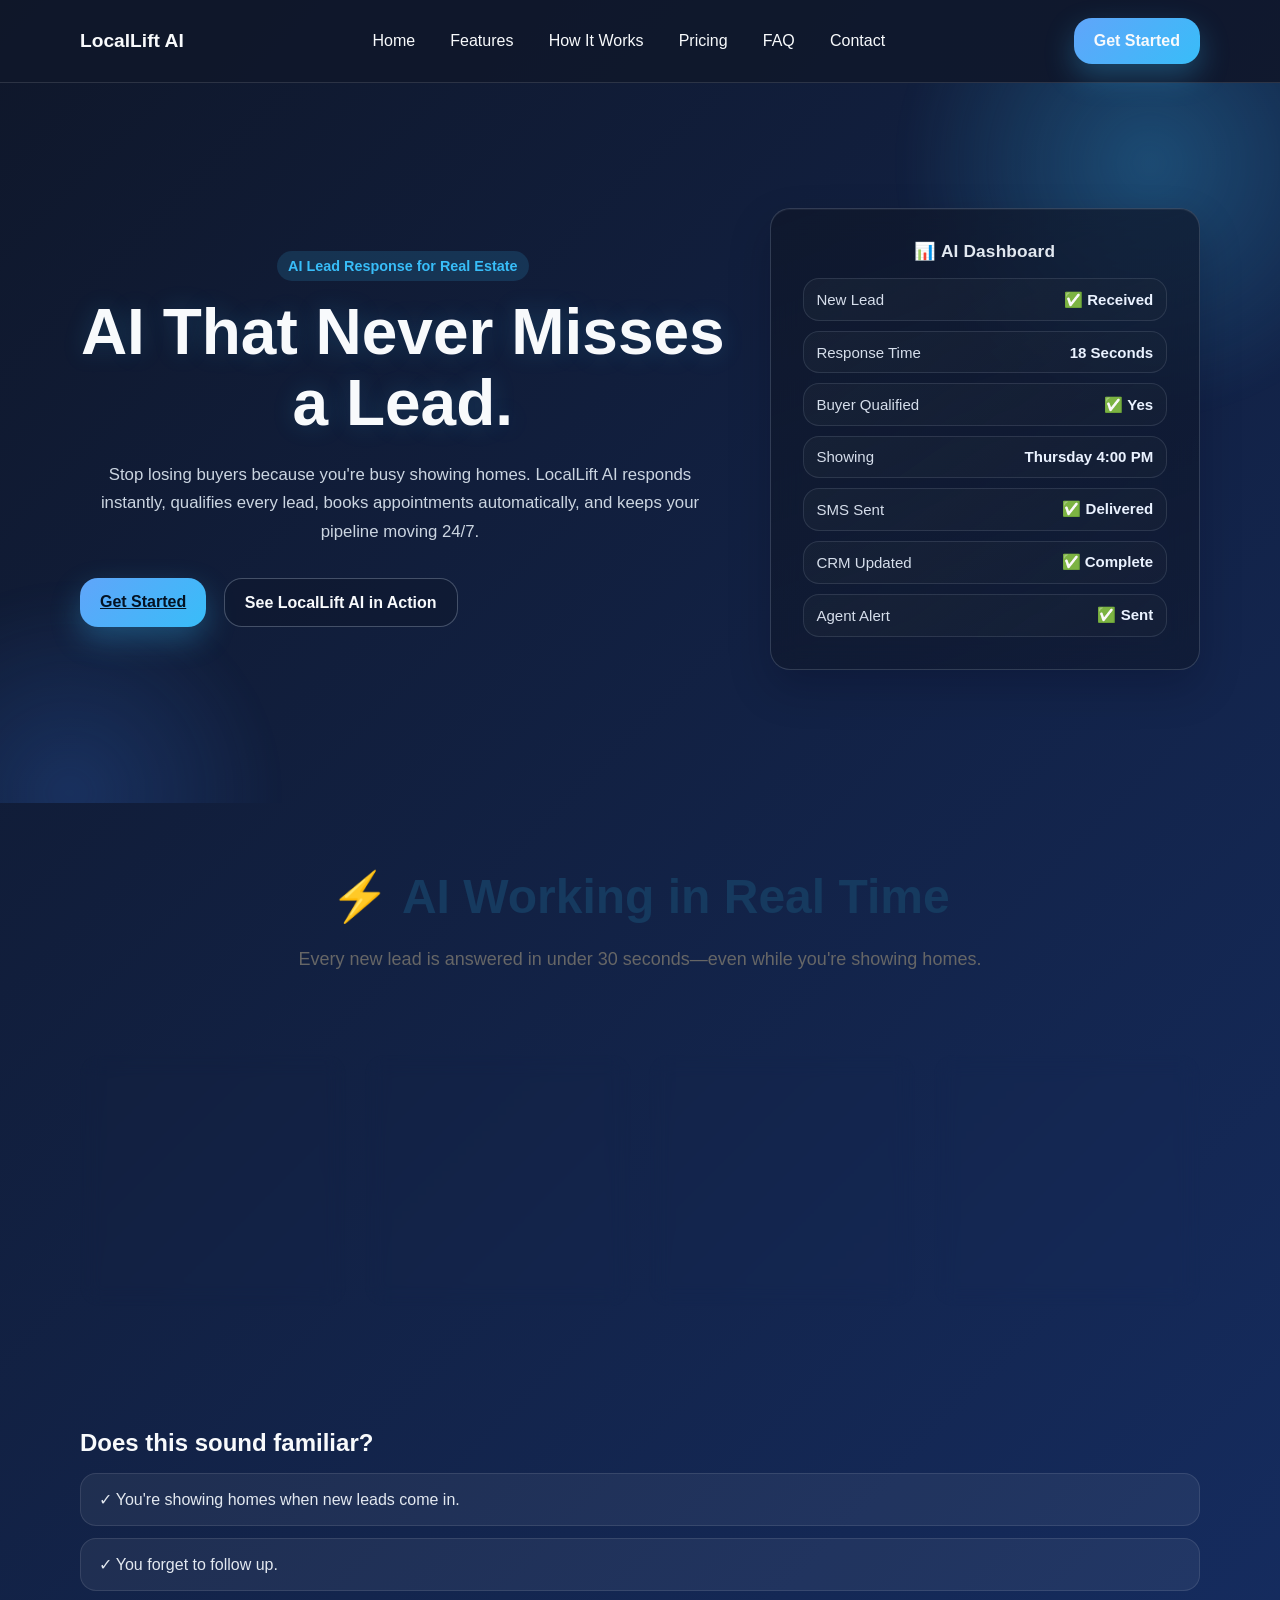
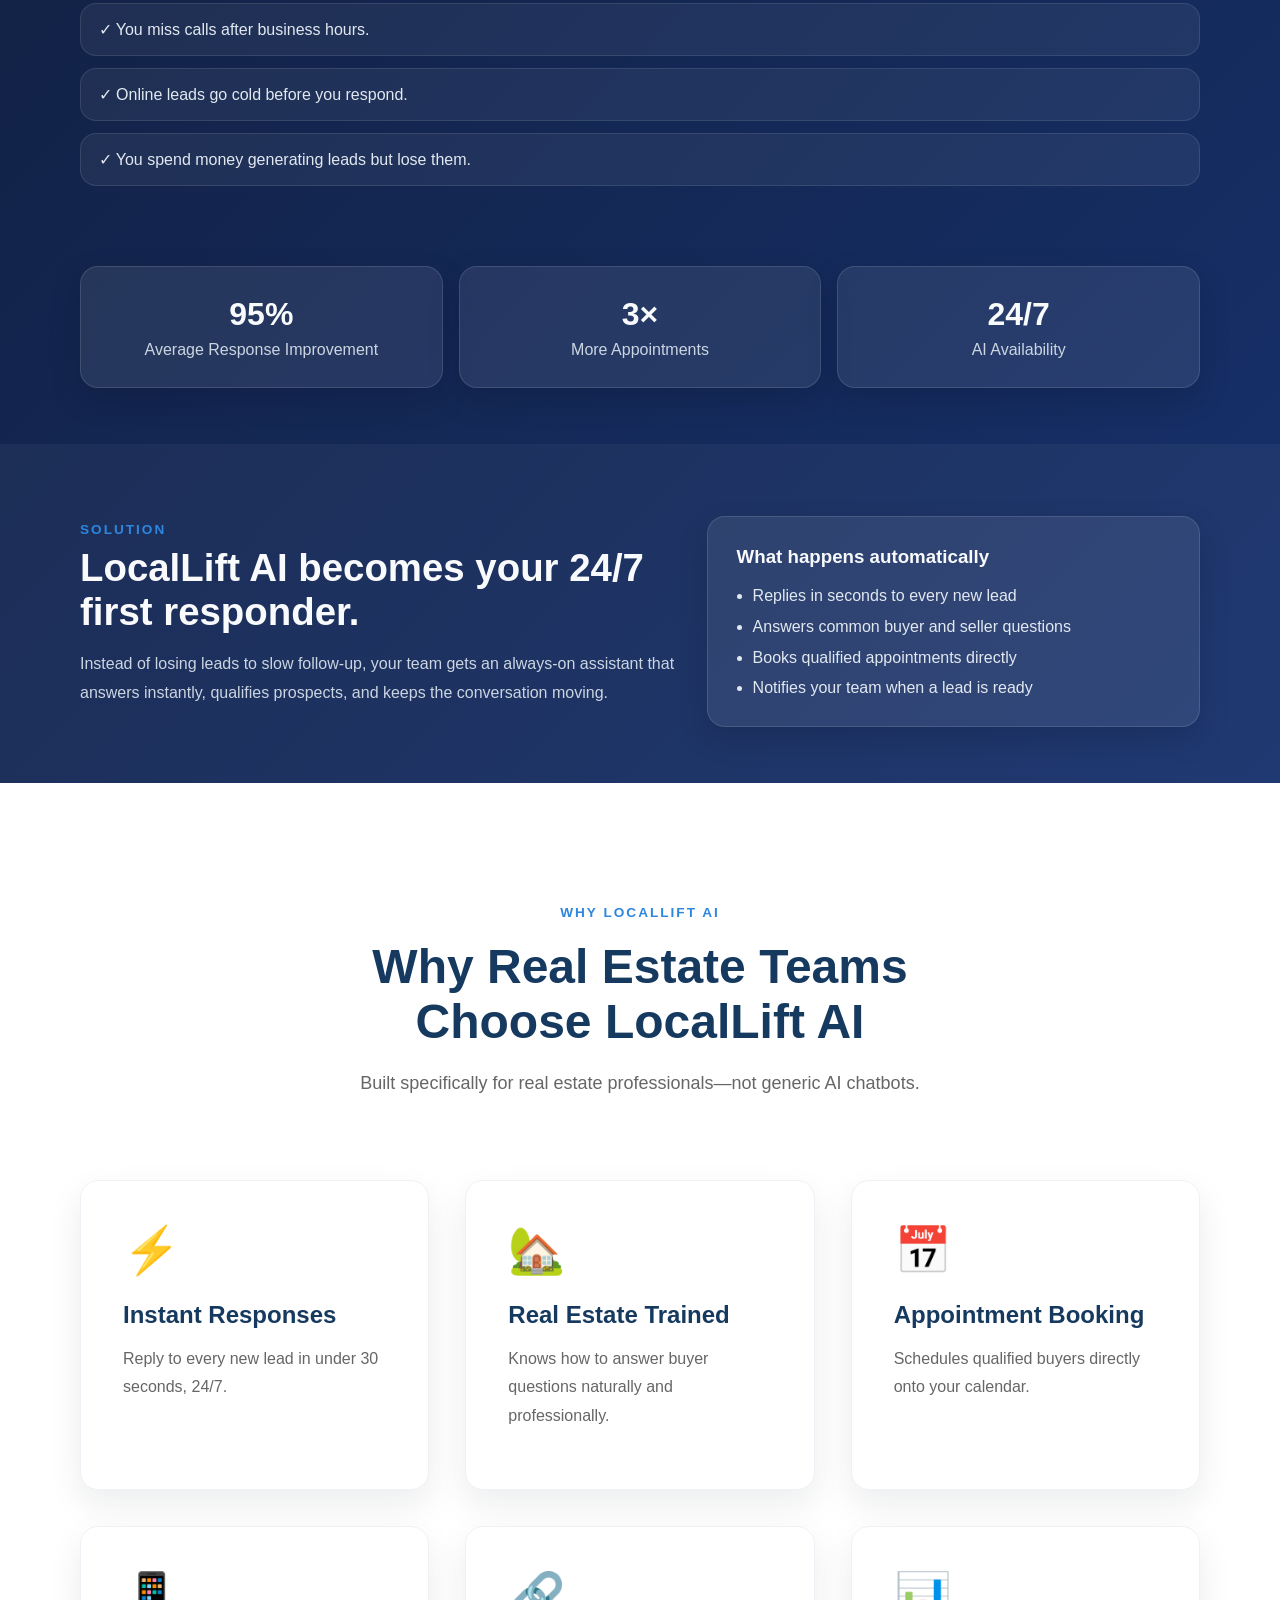
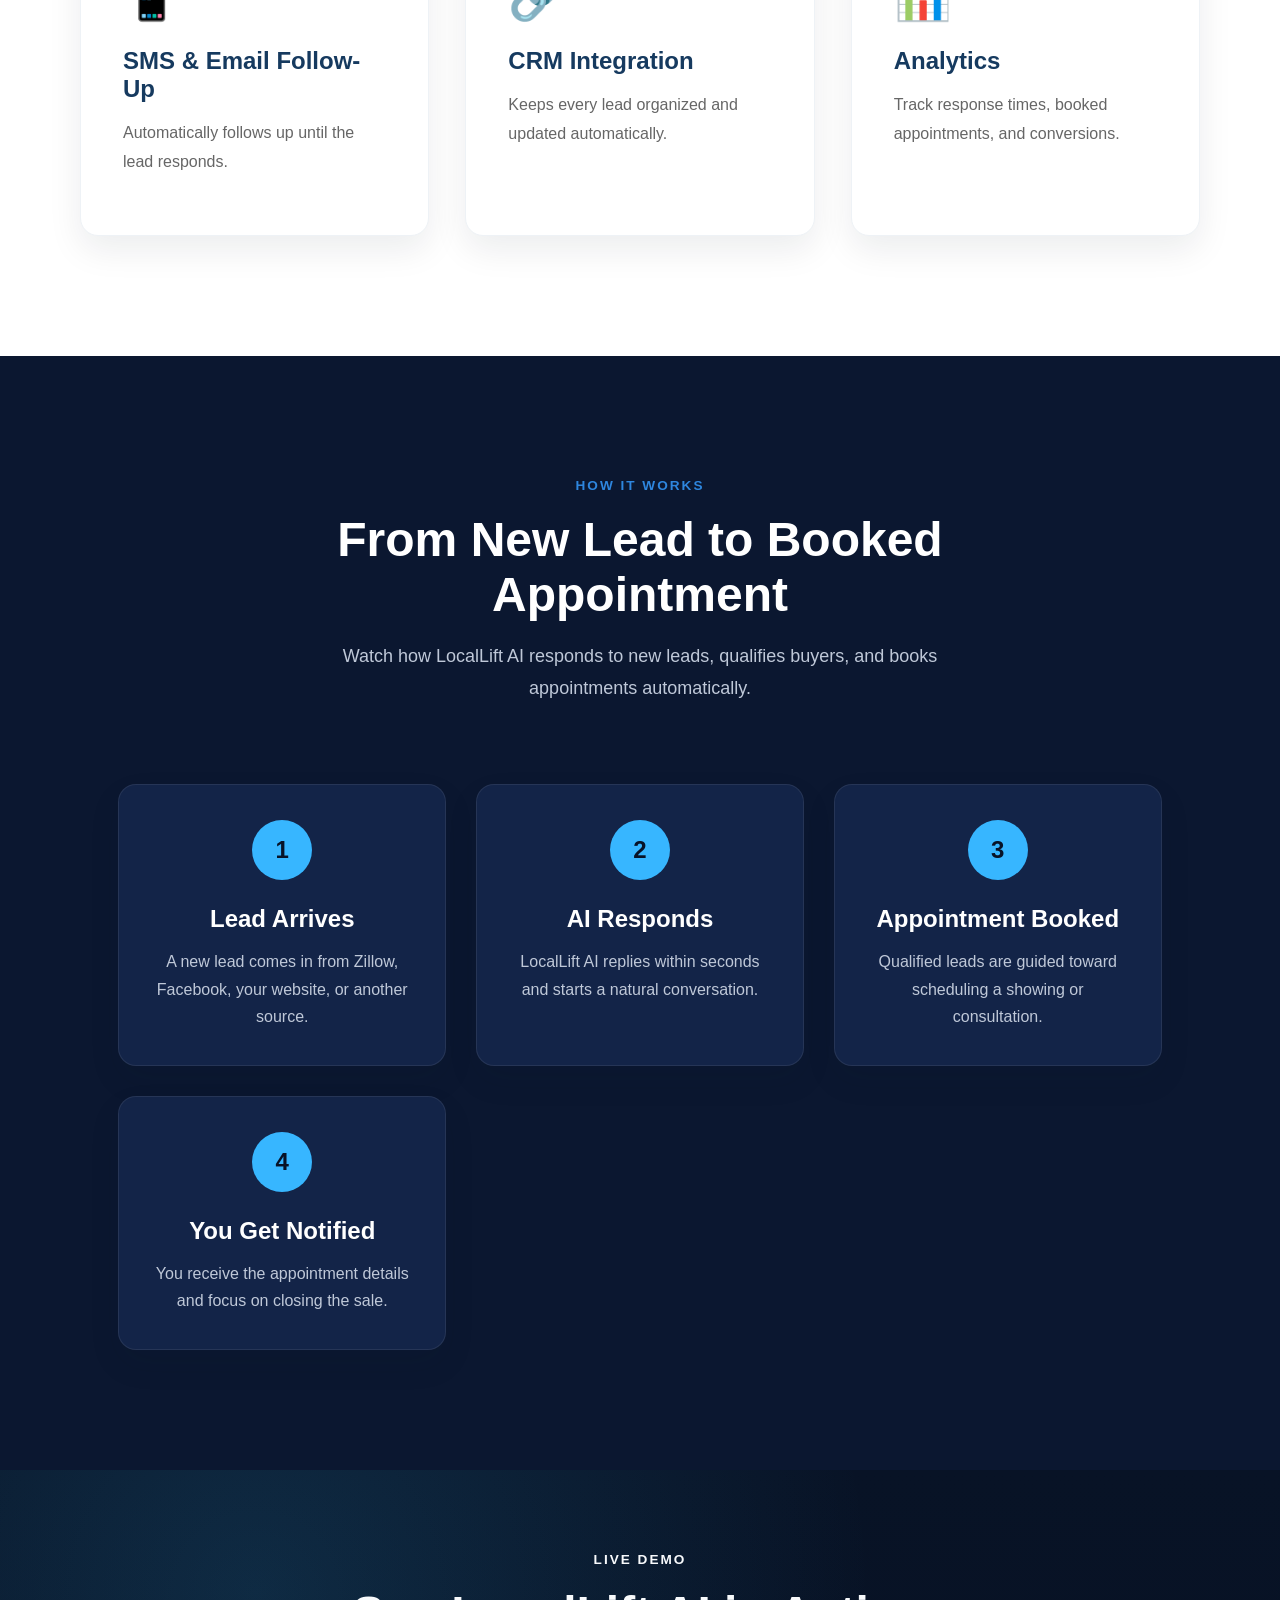
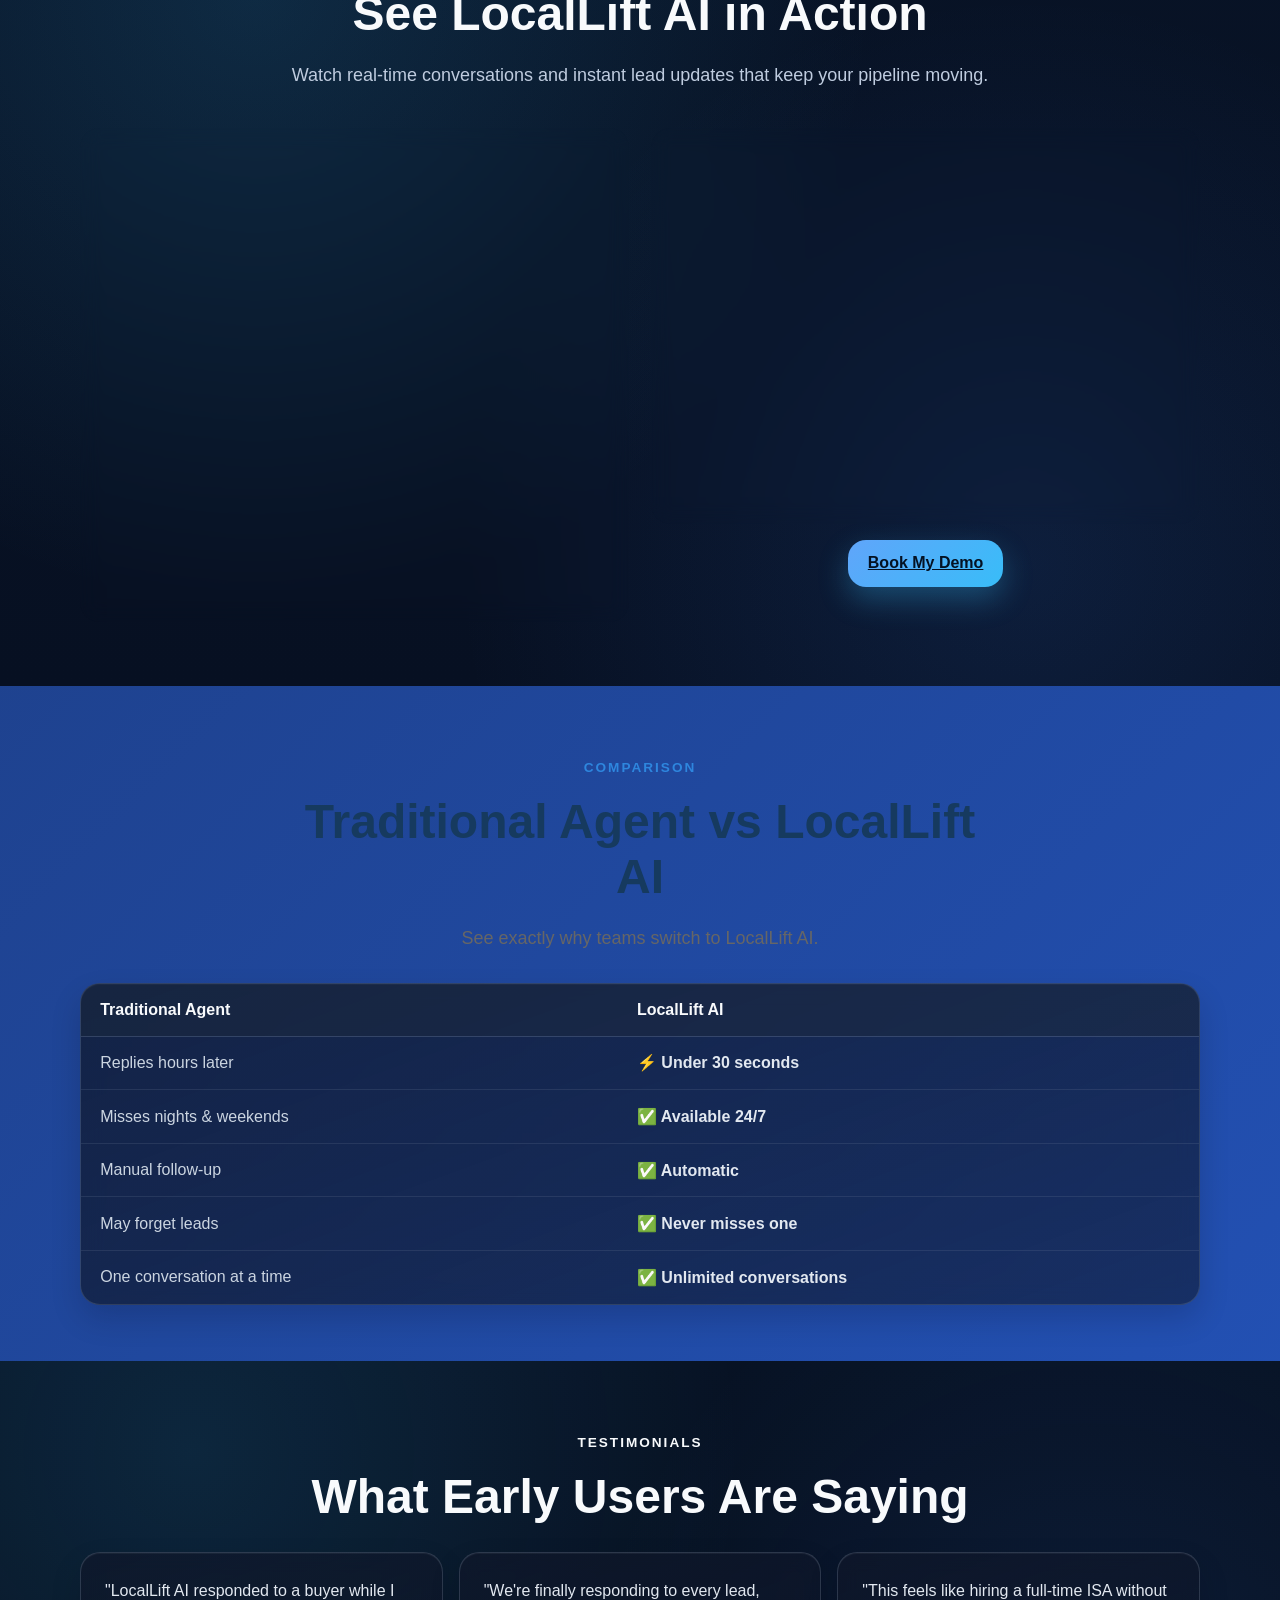
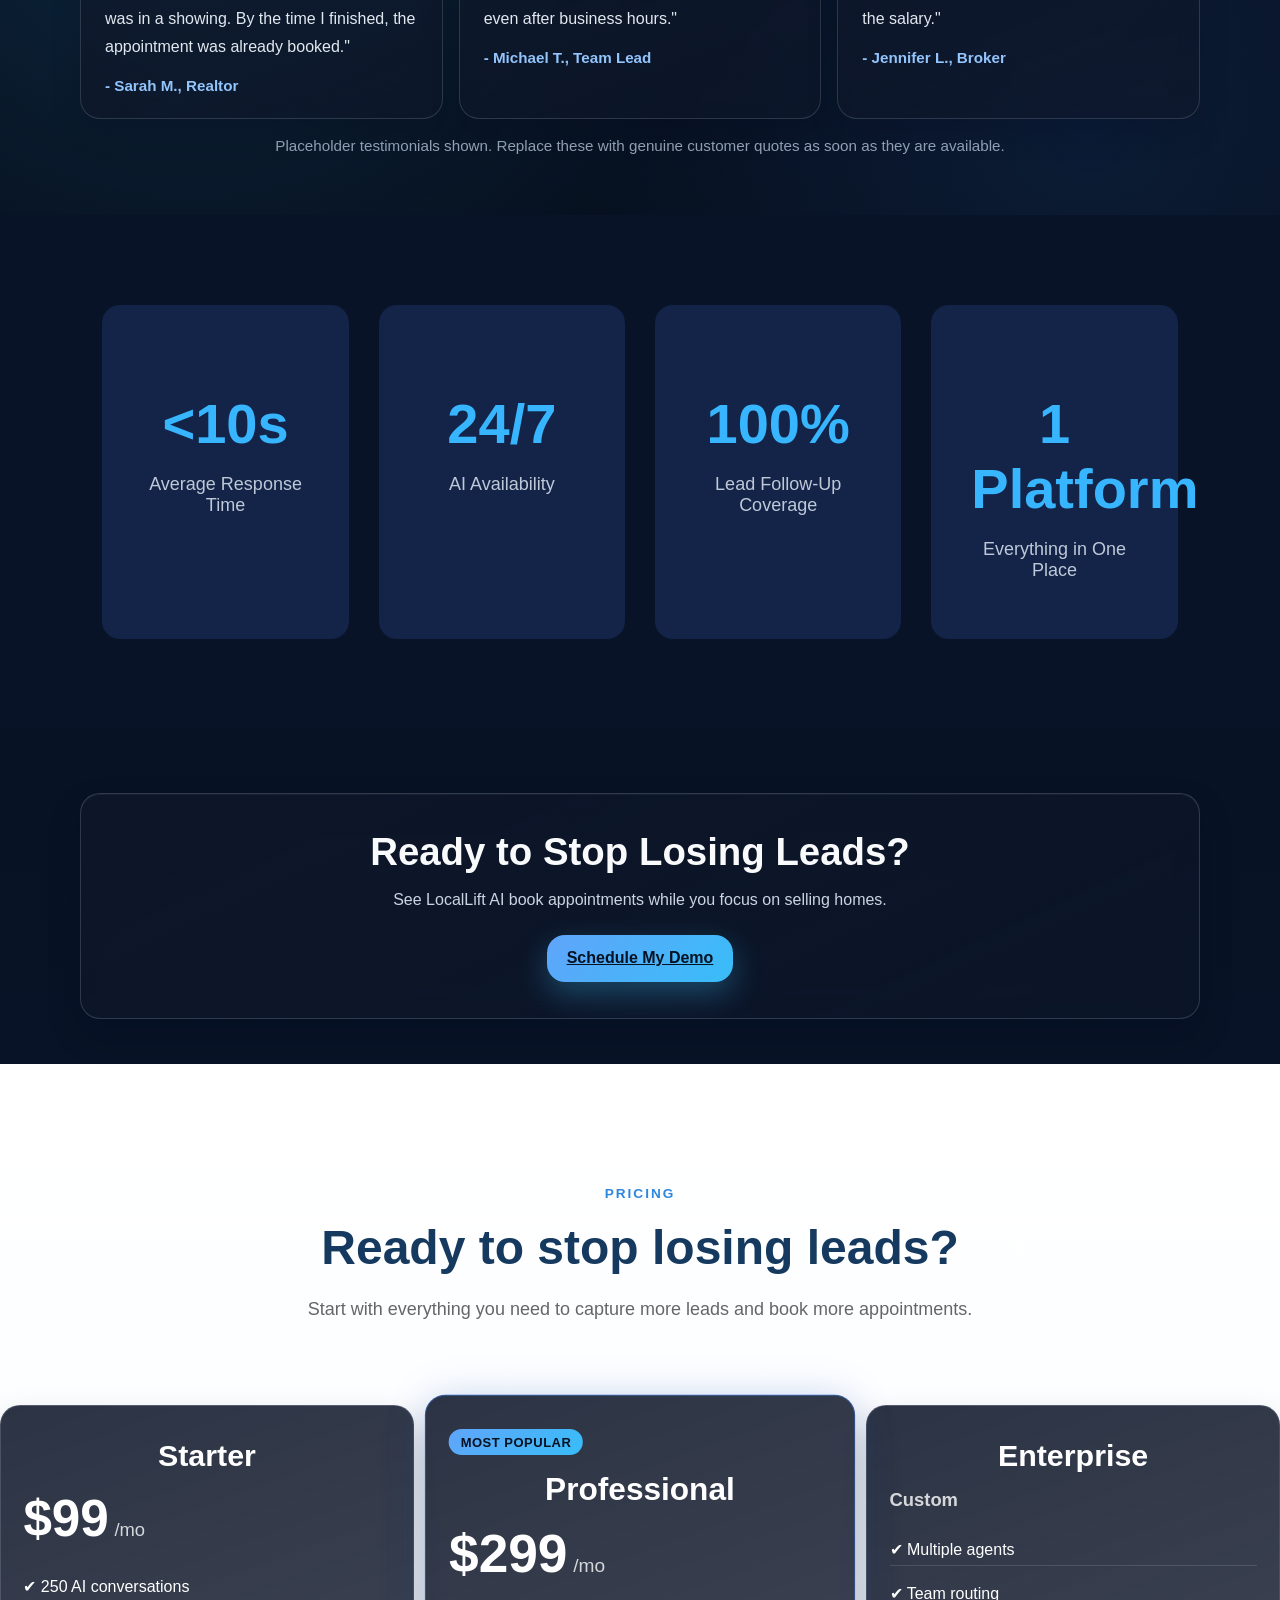
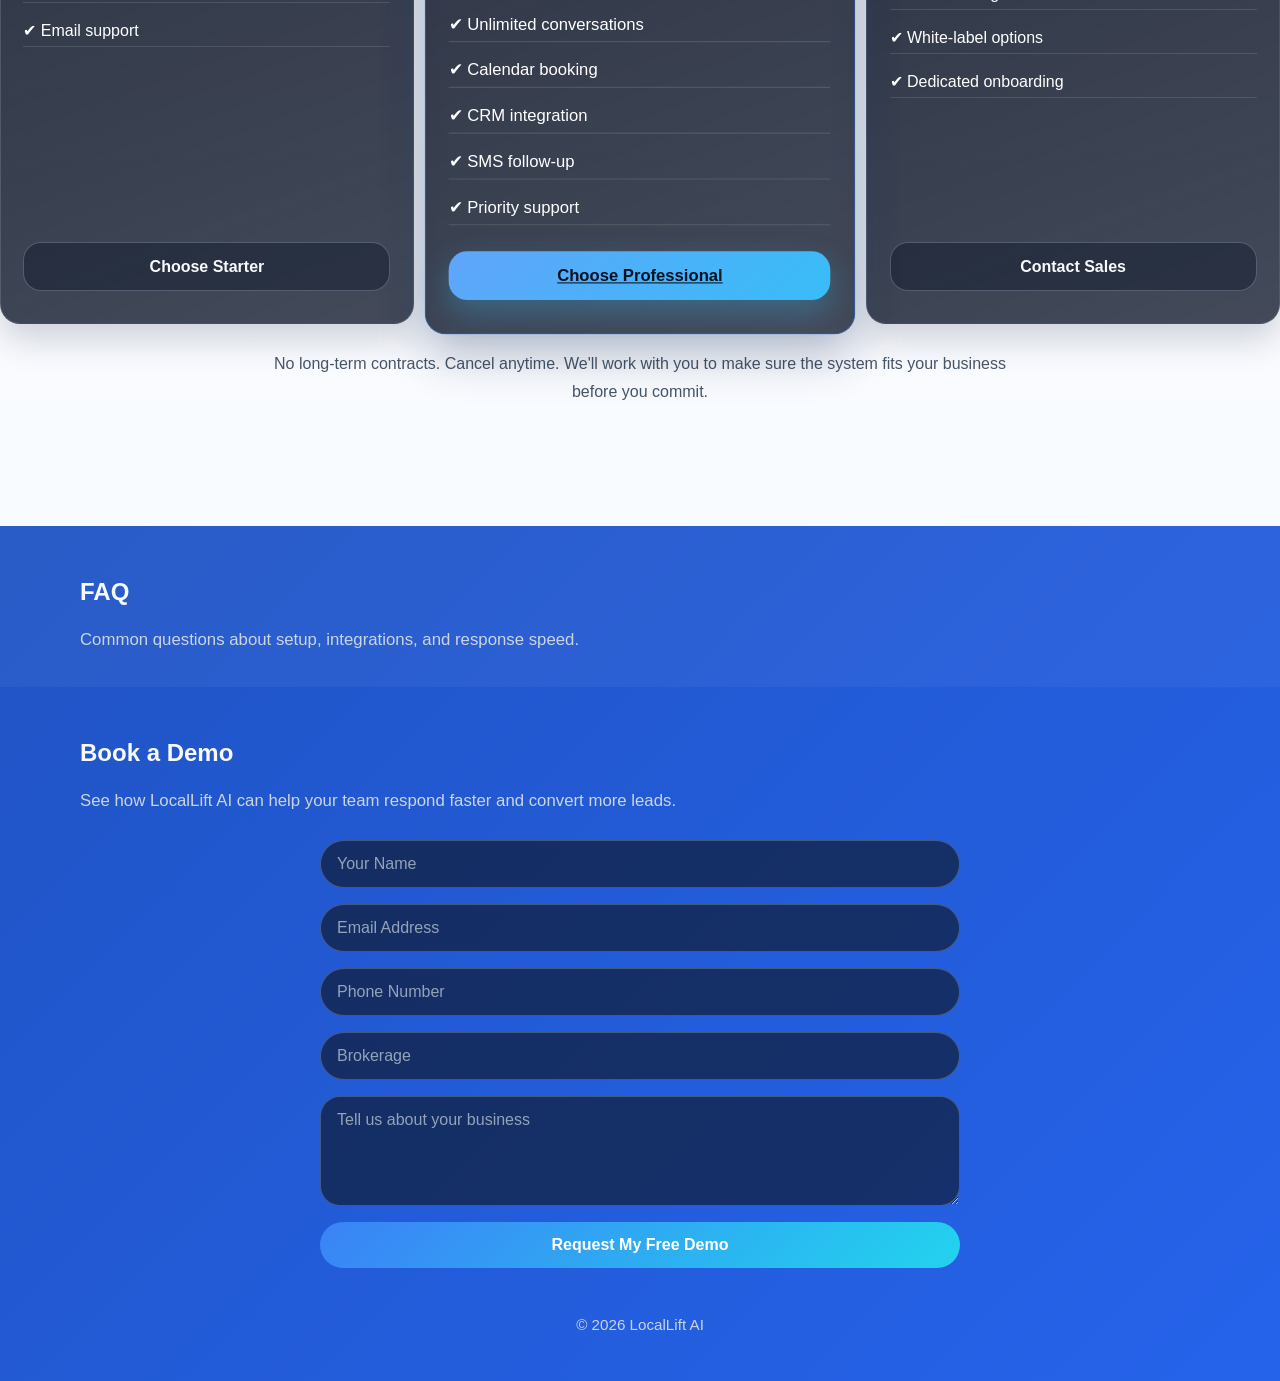
==== commit 2f2ec34c: "Update index.html" ====
--- a/index.html
+++ b/index.html
@@ -330,7 +330,7 @@
             </article>
 
             <div class="action-cta-wrap">
-              <a href="contact.html" class="btn-primary">Book My Demo</a>
+              <a href="demo.html" class="btn-primary">Book My Demo</a>
             </div>
           </div>
         </div>
--- a/css/style.css
+++ b/css/style.css
@@ -929,51 +929,95 @@
   box-shadow: 0 0 40px rgba(59, 130, 246, 0.18);
 }
 
-.pricing-card {
-  max-width: 520px;
-  margin: 60px auto 0;
-  background: #163a5f;
-  color: white;
+.pricing-grid {
+  margin-top: 56px;
+  display: grid;
+  grid-template-columns: repeat(3, minmax(0, 1fr));
+  gap: 1.2rem;
+  align-items: stretch;
+}
+
+.pricing-plan {
+  background: linear-gradient(160deg, rgba(15, 23, 42, 0.88), rgba(15, 23, 42, 0.78));
+  color: #ffffff;
+  border: 1px solid rgba(148, 163, 184, 0.24);
   border-radius: 20px;
-  padding: 50px;
-  text-align: center;
-  box-shadow: 0 20px 44px rgba(15, 23, 42, 0.2);
-}
-
-.pricing-card h3 {
-  font-size: 32px;
-  margin-bottom: 25px;
+  padding: 2rem 1.4rem;
+  box-shadow: 0 16px 34px rgba(15, 23, 42, 0.18);
+  display: flex;
+  flex-direction: column;
+  transition: transform 0.28s ease, box-shadow 0.28s ease, border-color 0.28s ease;
+}
+
+.pricing-plan:hover {
+  transform: translateY(-6px);
+  box-shadow: 0 22px 42px rgba(15, 23, 42, 0.22);
+  border-color: rgba(96, 165, 250, 0.42);
+}
+
+.pricing-plan h3 {
+  font-size: 1.9rem;
+  margin: 0 0 1rem;
+  font-family: 'Space Grotesk', sans-serif;
+}
+
+.featured-plan {
+  transform: scale(1.04);
+  border-color: rgba(59, 130, 246, 0.46);
+  box-shadow: 0 22px 44px rgba(15, 23, 42, 0.24), 0 0 40px rgba(59, 130, 246, 0.16);
+}
+
+.featured-plan:hover {
+  transform: scale(1.04) translateY(-6px);
+}
+
+.plan-badge {
+  align-self: flex-start;
+  margin: 0 0 0.9rem;
+  background: linear-gradient(135deg, #60a5fa, #38bdf8);
+  color: #06101f;
+  border-radius: 999px;
+  padding: 0.35rem 0.7rem;
+  font-weight: 700;
+  font-size: 0.78rem;
+  letter-spacing: 0.04em;
+  text-transform: uppercase;
 }
 
 .price {
-  margin-bottom: 40px;
+  margin-bottom: 1.4rem;
+  display: flex;
+  align-items: baseline;
+  gap: 0.35rem;
 }
 
 .amount {
-  font-size: 72px;
+  font-size: 3.2rem;
   font-weight: 800;
 }
 
 .price span:last-child {
-  font-size: 22px;
+  font-size: 1.15rem;
   opacity: 0.8;
 }
 
-.pricing-card ul {
+.pricing-plan ul {
   list-style: none;
-  margin: 40px 0;
+  margin: 0 0 1.6rem;
   padding: 0;
   text-align: left;
-}
-
-.pricing-card li {
-  padding: 14px 0;
+  display: grid;
+  gap: 0.7rem;
+}
+
+.pricing-plan li {
+  padding: 0.4rem 0;
   border-bottom: 1px solid rgba(255, 255, 255, 0.12);
 }
 
-.pricing-card a {
-  display: inline-block;
-  margin-top: 20px;
+.pricing-plan a {
+  margin-top: auto;
+  text-align: center;
 }
 
 .pricing-note {
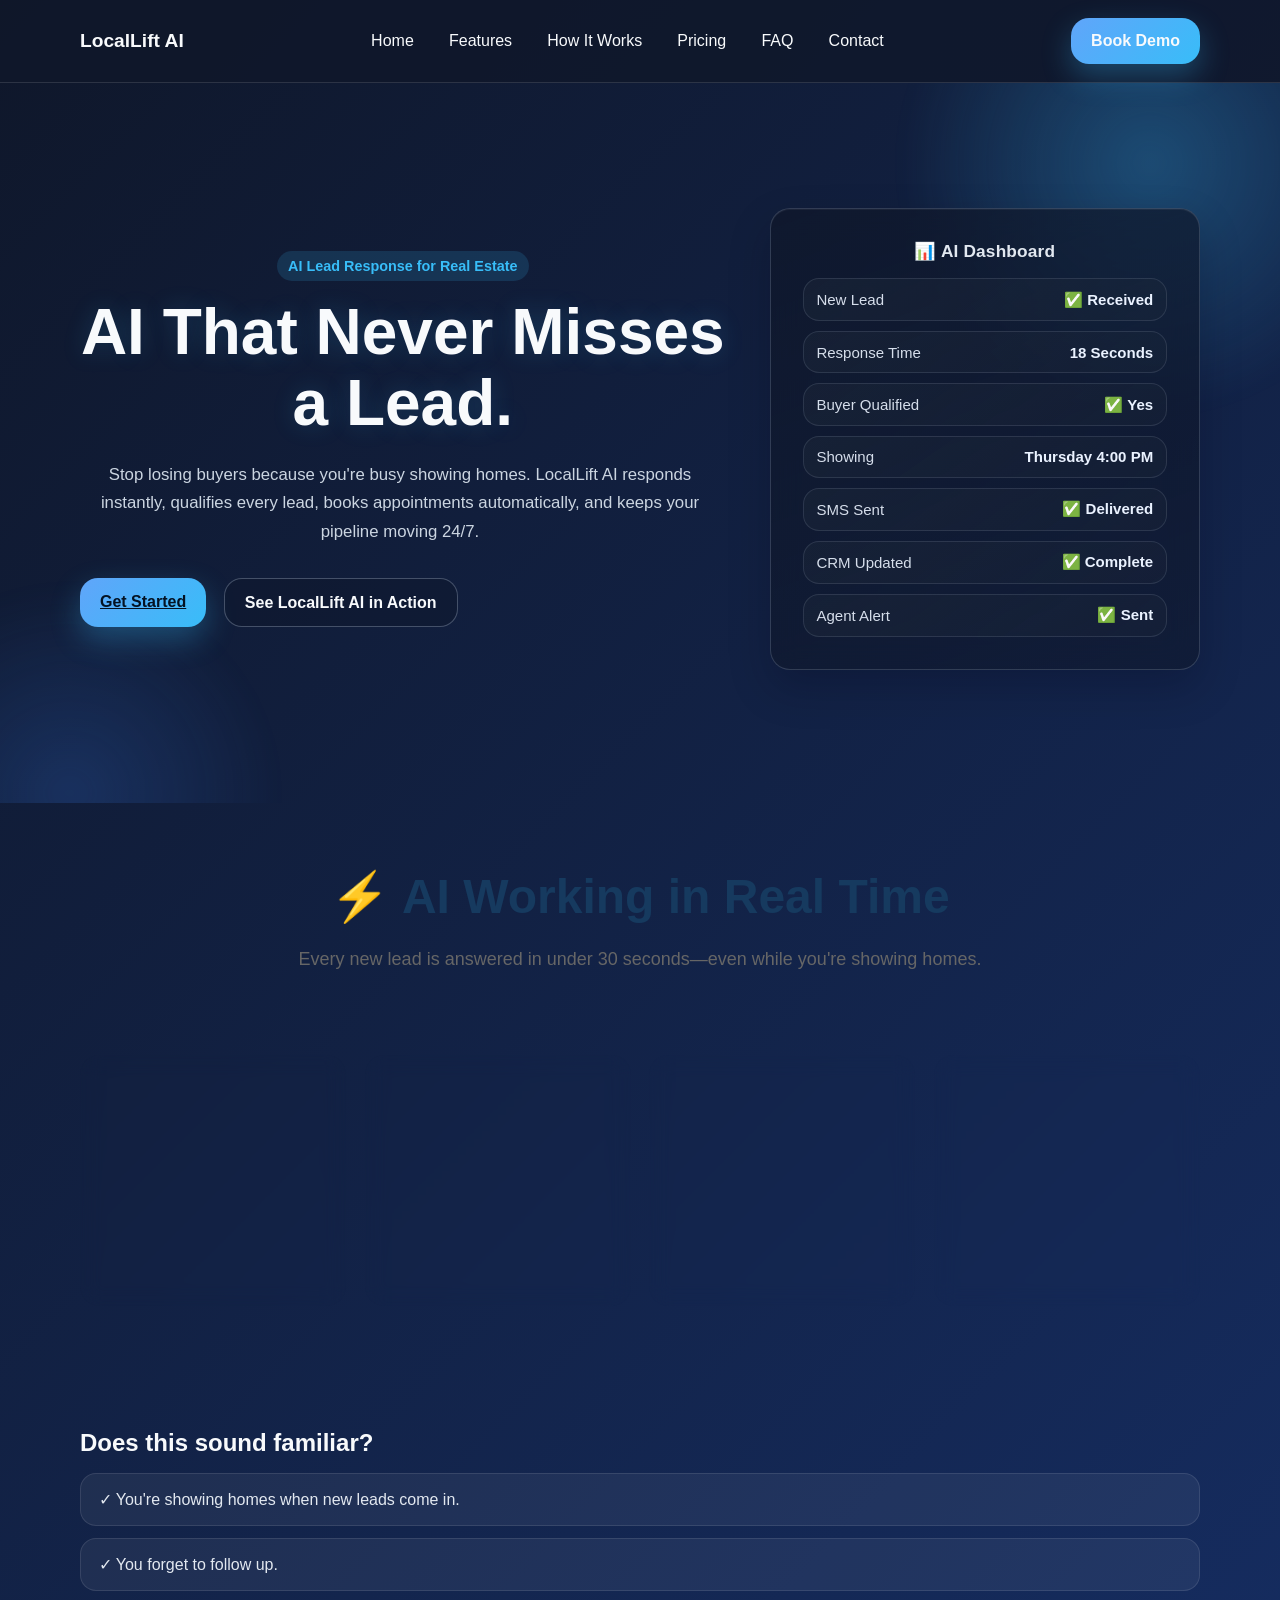
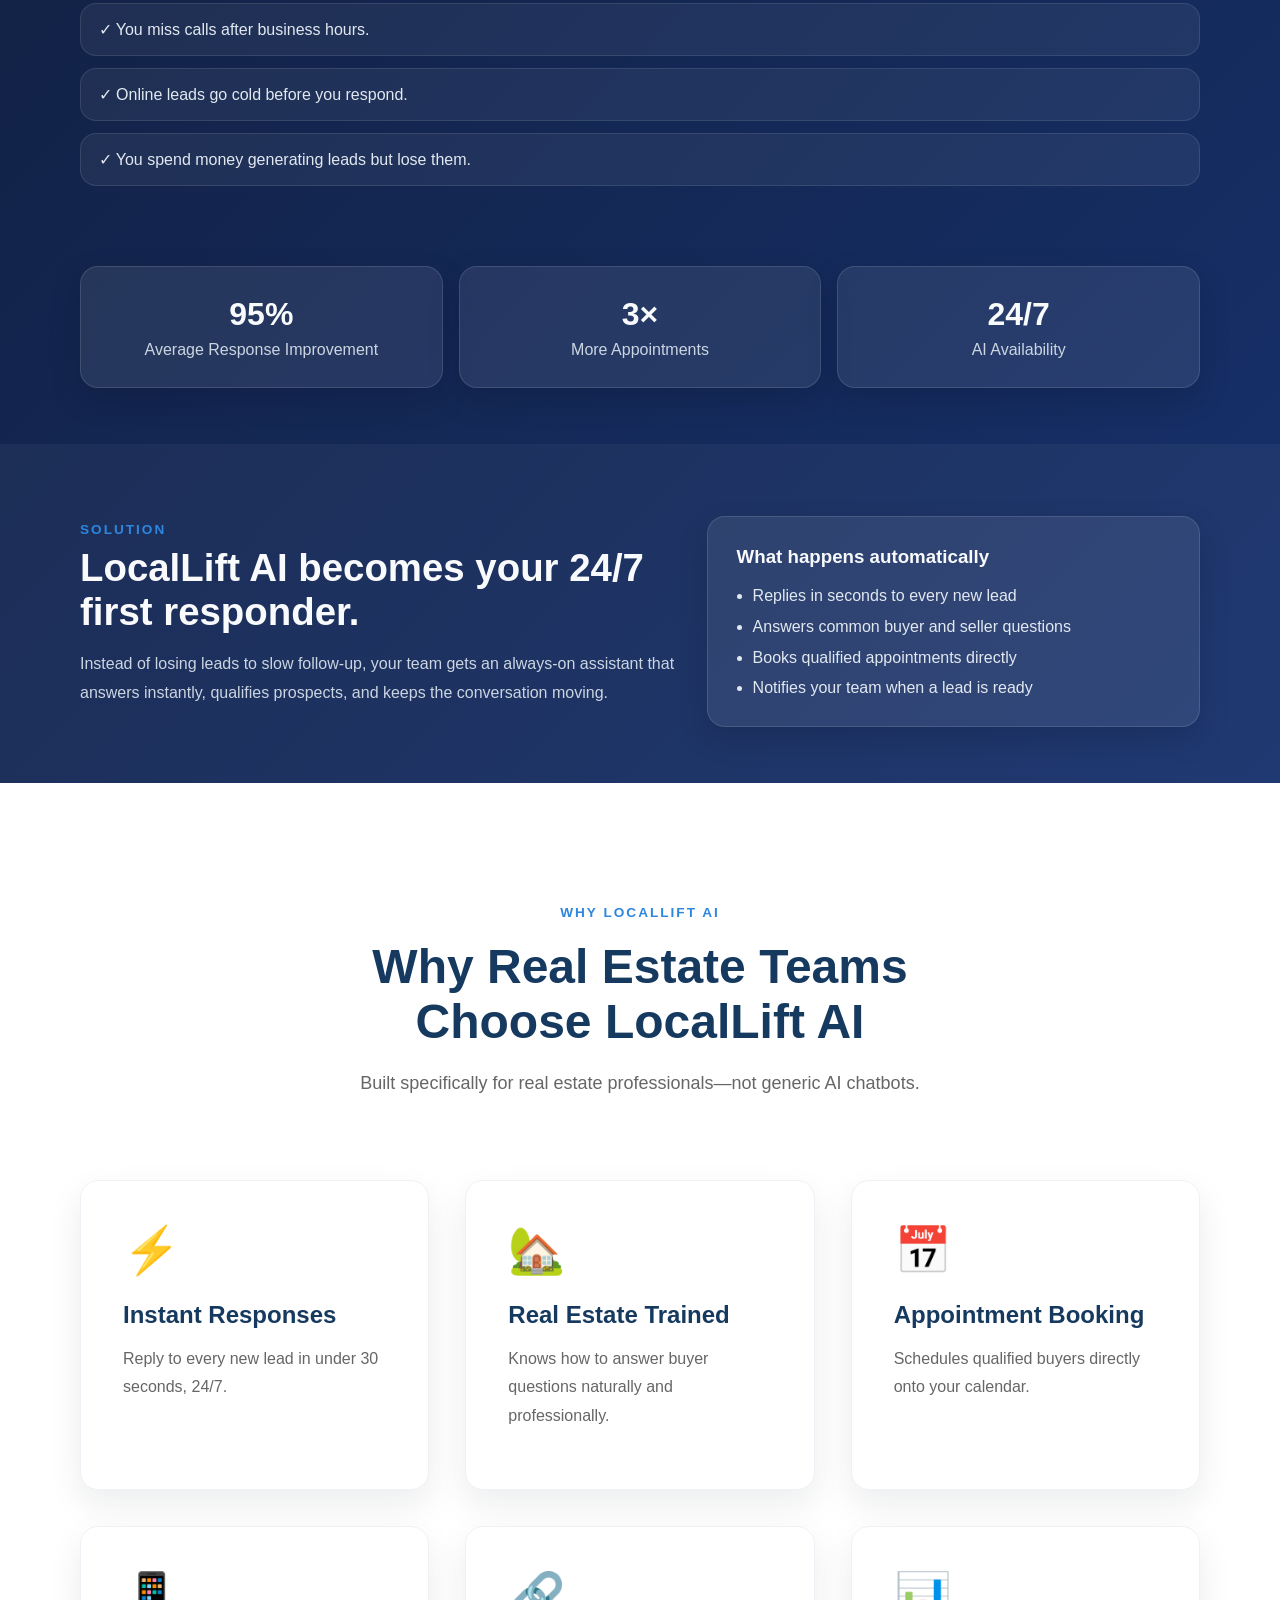
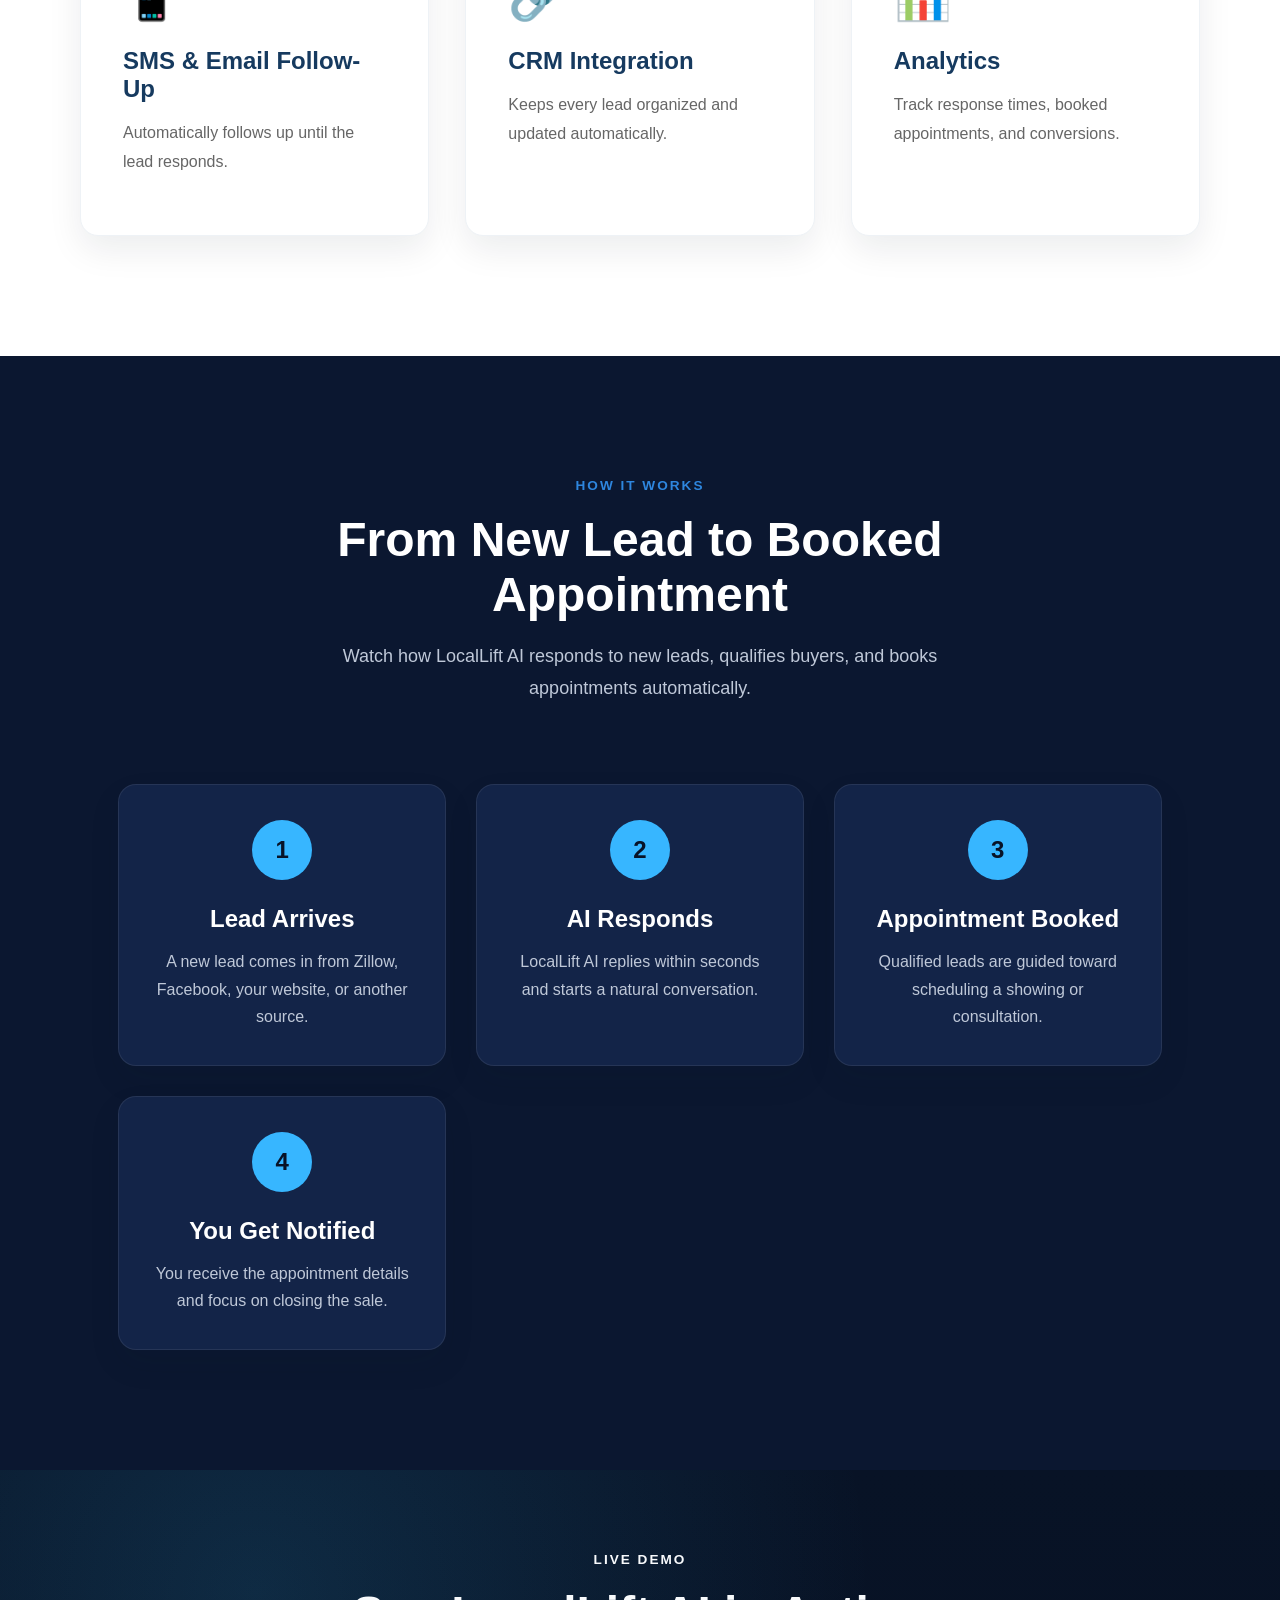
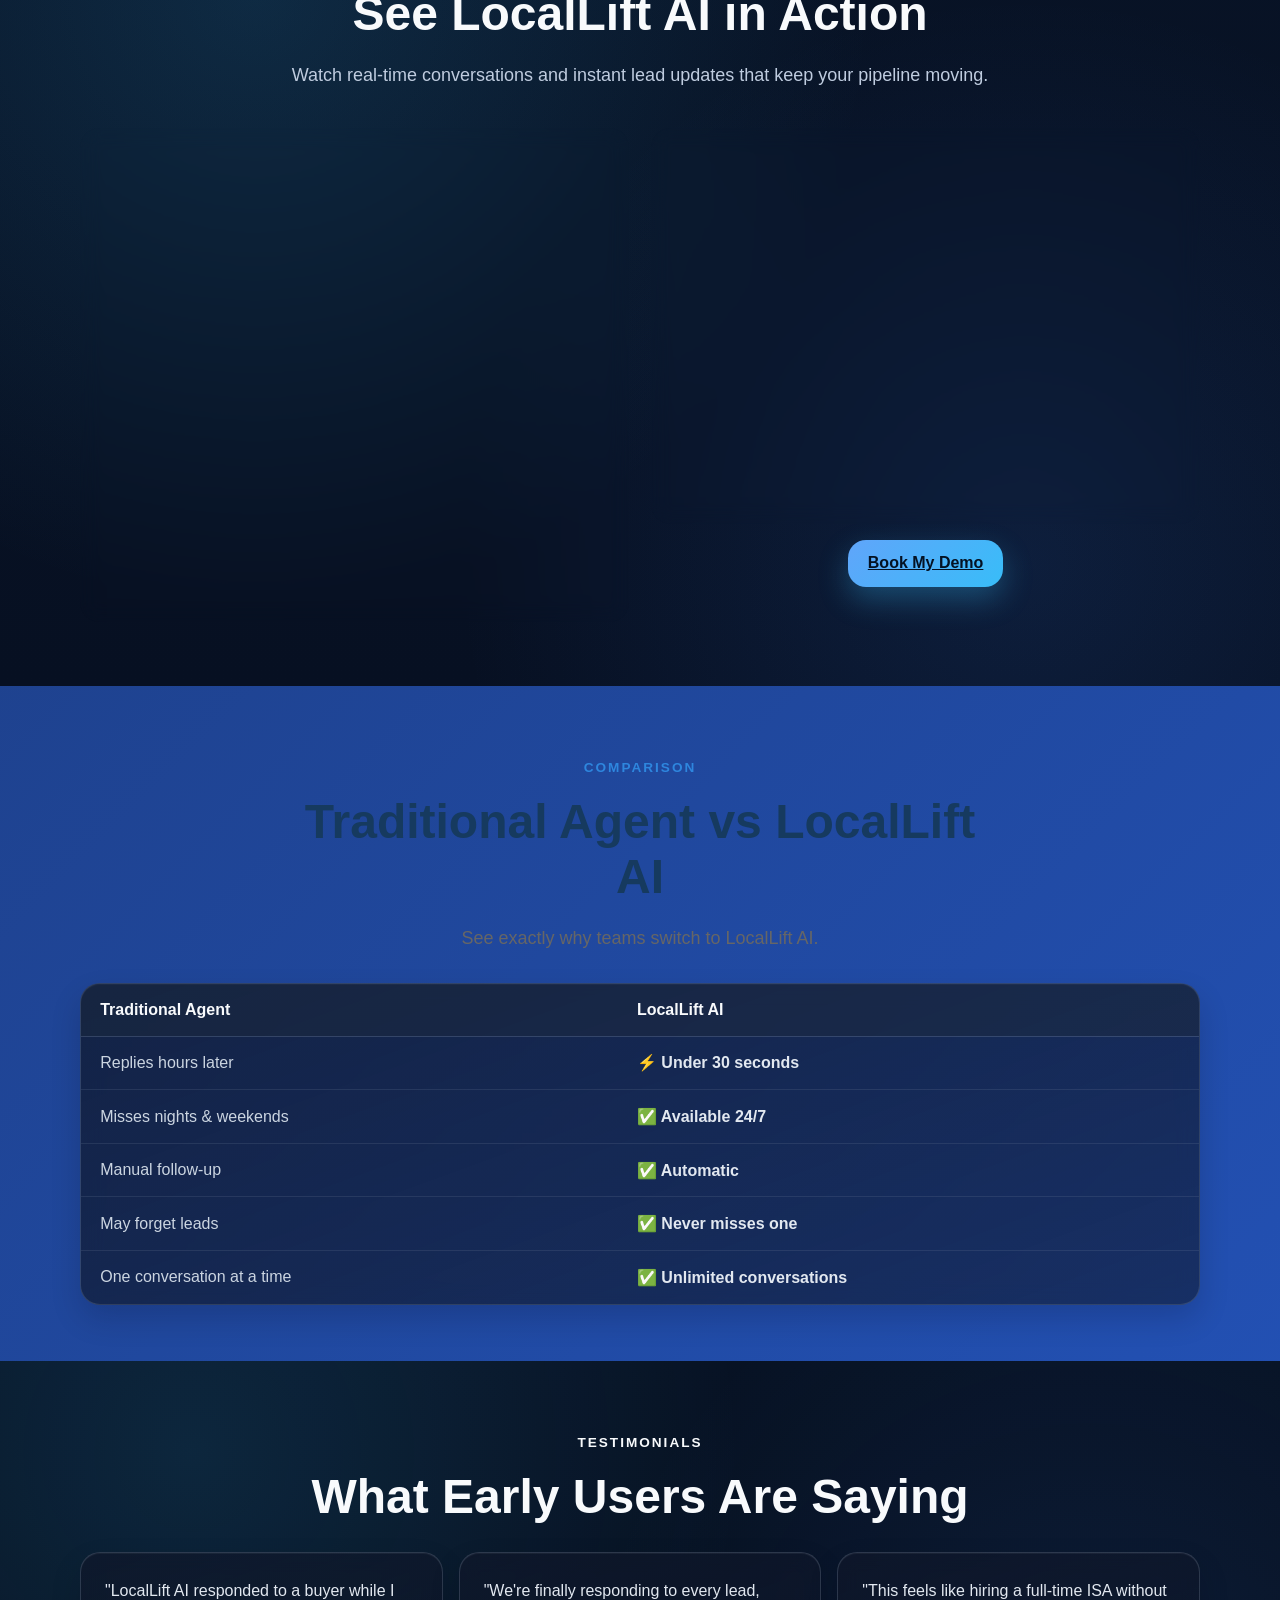
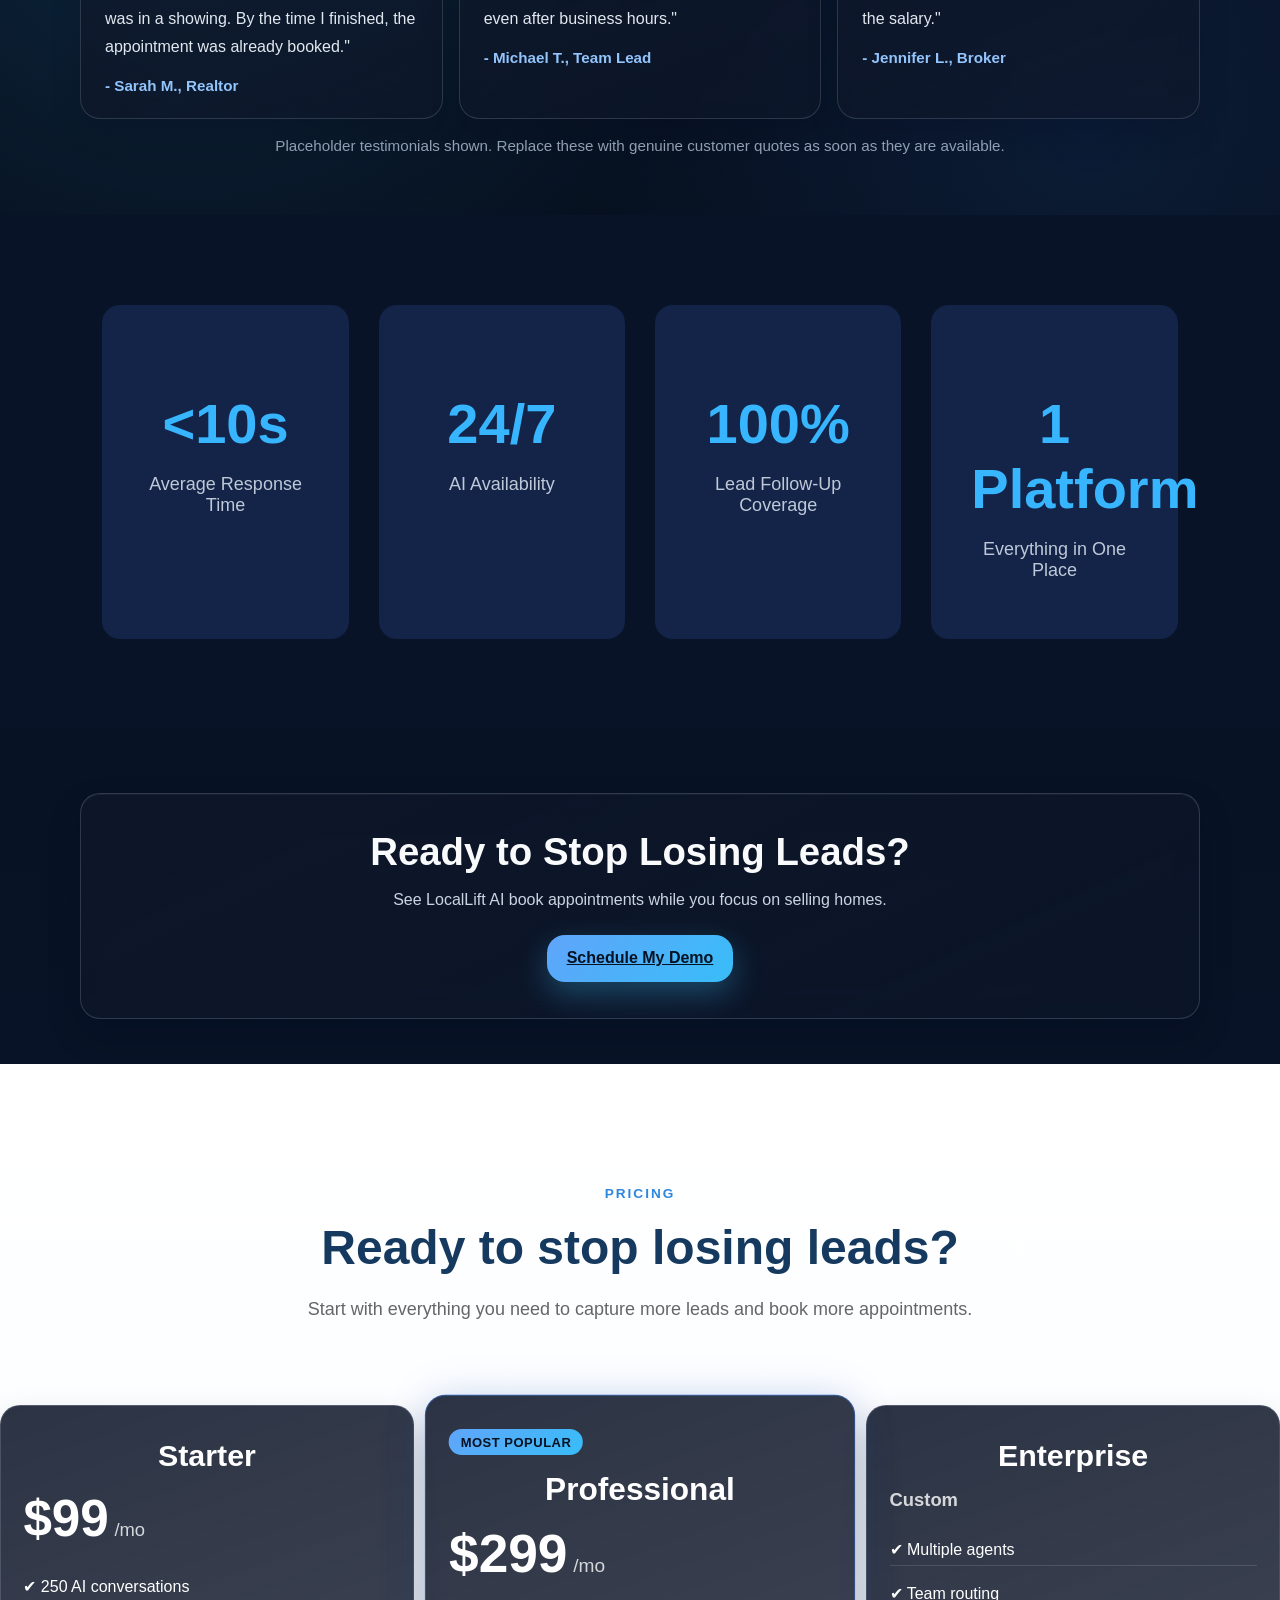
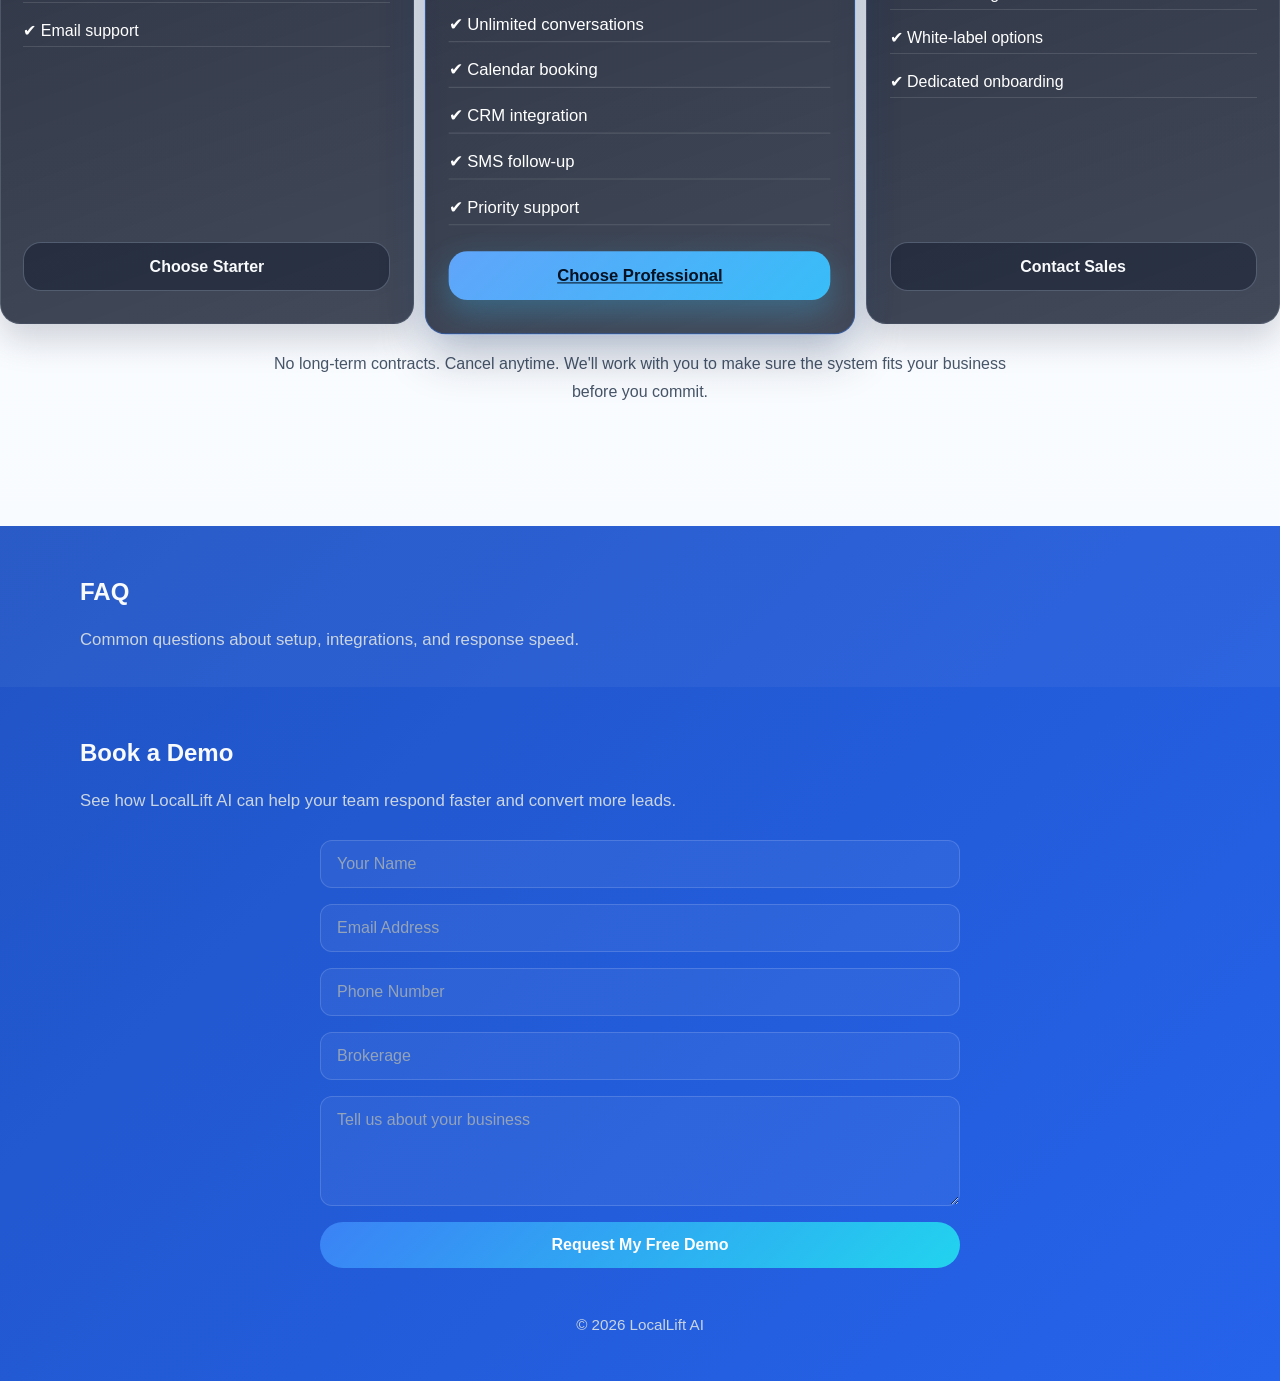
==== commit 91b34ec4: "Update index.html" ====
--- a/index.html
+++ b/index.html
@@ -33,7 +33,7 @@
           <a href="#contact">Contact</a>
         </nav>
 
-        <a href="#contact" class="btn-nav">Get Started</a>
+        <a href="contact.html" class="btn-nav">Book Demo</a>
       </div>
     </header>
 
--- a/css/style.css
+++ b/css/style.css
@@ -269,20 +269,28 @@
 }
 
 #contact form input,
+#contact form select,
 #contact form textarea {
   padding: 14px 16px;
-  border: 1px solid rgba(255, 255, 255, 0.2);
-  border-radius: 999px;
+  border: 1px solid rgba(255, 255, 255, 0.15);
+  border-radius: 12px;
   font-size: 1rem;
   font-family: inherit;
-  background: rgba(15, 23, 42, 0.65);
-  color: #f8fafc;
+  background: rgba(255, 255, 255, 0.05);
+  color: #ffffff;
 }
 
 #contact form textarea {
   min-height: 110px;
-  border-radius: 20px;
   resize: vertical;
+}
+
+#contact form input:focus,
+#contact form select:focus,
+#contact form textarea:focus {
+  border-color: #3b82f6;
+  box-shadow: 0 0 0 4px rgba(59, 130, 246, 0.2);
+  outline: none;
 }
 
 #contact form input::placeholder,
@@ -299,6 +307,227 @@
   color: #ffffff;
   font-size: 1rem;
   font-weight: 700;
+}
+
+#contact form button:hover {
+  transform: translateY(-2px);
+  box-shadow: 0 0 30px rgba(59, 130, 246, 0.22);
+}
+
+.contact-proof {
+  margin: 1rem 0 1.25rem;
+  padding: 0.95rem 1rem;
+  border: 1px solid rgba(96, 165, 250, 0.34);
+  border-radius: 16px;
+  background: rgba(37, 99, 235, 0.16);
+}
+
+.contact-proof p {
+  margin: 0;
+  color: #dbeafe;
+  line-height: 1.65;
+}
+
+.demo-section h2 {
+  margin-bottom: 1rem;
+  font-family: 'Space Grotesk', sans-serif;
+  font-size: clamp(2rem, 3.4vw, 2.9rem);
+  letter-spacing: 0.01em;
+}
+
+.demo-subheading {
+  margin: 0 0 1.8rem;
+  max-width: 760px;
+  font-size: 1.08rem;
+  color: #cbd5e1;
+}
+
+.demo-layout {
+  display: grid;
+  grid-template-columns: 1fr 1fr;
+  gap: 1.5rem;
+  align-items: start;
+}
+
+.demo-form-card,
+.demo-info-card {
+  background: linear-gradient(160deg, rgba(15, 23, 42, 0.84), rgba(15, 23, 42, 0.62));
+  border: 1px solid rgba(148, 163, 184, 0.24);
+  border-radius: 20px;
+  padding: 1.8rem;
+  box-shadow: 0 18px 38px rgba(2, 6, 23, 0.18), inset 0 1px 0 rgba(255, 255, 255, 0.05);
+  backdrop-filter: blur(10px);
+  -webkit-backdrop-filter: blur(10px);
+  transition: transform 0.3s ease, box-shadow 0.3s ease, border-color 0.3s ease;
+}
+
+.demo-form-card:hover,
+.demo-info-card:hover {
+  transform: translateY(-6px);
+  box-shadow: 0 22px 40px rgba(2, 6, 23, 0.2), 0 0 36px rgba(59, 130, 246, 0.12);
+  border-color: rgba(96, 165, 250, 0.4);
+}
+
+.demo-form-card h3,
+.demo-info-card h3 {
+  margin: 0 0 1rem;
+  color: #f8fafc;
+  font-family: 'Space Grotesk', sans-serif;
+  font-size: 1.2rem;
+}
+
+.demo-form-card form {
+  margin: 0;
+  max-width: none;
+}
+
+.form-group {
+  display: grid;
+  gap: 0.5rem;
+}
+
+.form-group span,
+.form-group legend {
+  color: #dbeafe;
+  font-weight: 600;
+  font-size: 0.95rem;
+}
+
+.form-group select {
+  padding: 14px 16px;
+  border: 1px solid rgba(255, 255, 255, 0.2);
+  border-radius: 999px;
+  font-size: 1rem;
+  font-family: inherit;
+  background: rgba(15, 23, 42, 0.65);
+  color: #f8fafc;
+  appearance: none;
+}
+
+.checkbox-group {
+  margin: 0;
+  padding: 0;
+  border: none;
+}
+
+.checkbox-group label {
+  display: flex;
+  align-items: center;
+  gap: 0.45rem;
+  color: #cbd5e1;
+}
+
+.checkbox-group input[type='checkbox'] {
+  width: 16px;
+  height: 16px;
+  accent-color: #3b82f6;
+}
+
+.demo-form-card button {
+  padding: 17px 24px;
+  font-size: 1.1rem;
+  font-weight: 700;
+  background: linear-gradient(135deg, #60a5fa, #38bdf8);
+  box-shadow: 0 14px 32px rgba(56, 189, 248, 0.28);
+}
+
+.demo-info-card ul {
+  margin: 0;
+  padding-left: 1.1rem;
+  color: #cbd5e1;
+  display: grid;
+  gap: 0.85rem;
+  line-height: 1.65;
+}
+
+.demo-details-card {
+  margin-top: 1.2rem;
+  border: 1px solid rgba(148, 163, 184, 0.22);
+  border-radius: 16px;
+  padding: 1rem;
+  background: rgba(30, 41, 59, 0.35);
+}
+
+.demo-details-card h4 {
+  margin: 0 0 0.75rem;
+  color: #f8fafc;
+  font-size: 1rem;
+  font-family: 'Space Grotesk', sans-serif;
+}
+
+.demo-detail-row {
+  display: flex;
+  justify-content: space-between;
+  gap: 1rem;
+  color: #cbd5e1;
+  padding: 0.45rem 0;
+  border-top: 1px solid rgba(148, 163, 184, 0.18);
+}
+
+.demo-detail-row strong {
+  color: #e2e8f0;
+}
+
+.demo-trust-box {
+  margin-top: 1.2rem;
+  border: 1px solid rgba(96, 165, 250, 0.34);
+  border-radius: 16px;
+  padding: 1rem;
+  background: rgba(37, 99, 235, 0.2);
+}
+
+.trust-stars {
+  margin: 0 0 0.45rem;
+  color: #facc15;
+  letter-spacing: 0.08em;
+}
+
+.demo-trust-box p {
+  margin: 0;
+  color: #dbeafe;
+}
+
+.demo-faq-section h2 {
+  margin-bottom: 1.4rem;
+  font-family: 'Space Grotesk', sans-serif;
+  font-size: clamp(1.9rem, 3vw, 2.4rem);
+}
+
+.demo-faq-grid {
+  display: grid;
+  grid-template-columns: repeat(2, minmax(0, 1fr));
+  gap: 1rem;
+}
+
+.demo-faq-item {
+  background: linear-gradient(160deg, rgba(15, 23, 42, 0.8), rgba(15, 23, 42, 0.62));
+  border: 1px solid rgba(148, 163, 184, 0.24);
+  border-radius: 18px;
+  padding: 1.1rem;
+}
+
+.demo-faq-item h3 {
+  margin: 0 0 0.5rem;
+  color: #f8fafc;
+  font-size: 1.05rem;
+}
+
+.demo-faq-item p {
+  margin: 0;
+  color: #cbd5e1;
+  line-height: 1.65;
+}
+
+.demo-footer-cta {
+  padding: 3.8rem 0 4rem;
+  text-align: center;
+}
+
+.demo-footer-cta h2 {
+  margin: 0 0 1.2rem;
+  color: #f8fafc;
+  font-family: 'Space Grotesk', sans-serif;
+  font-size: clamp(1.85rem, 3vw, 2.35rem);
 }
 
 .problem {
